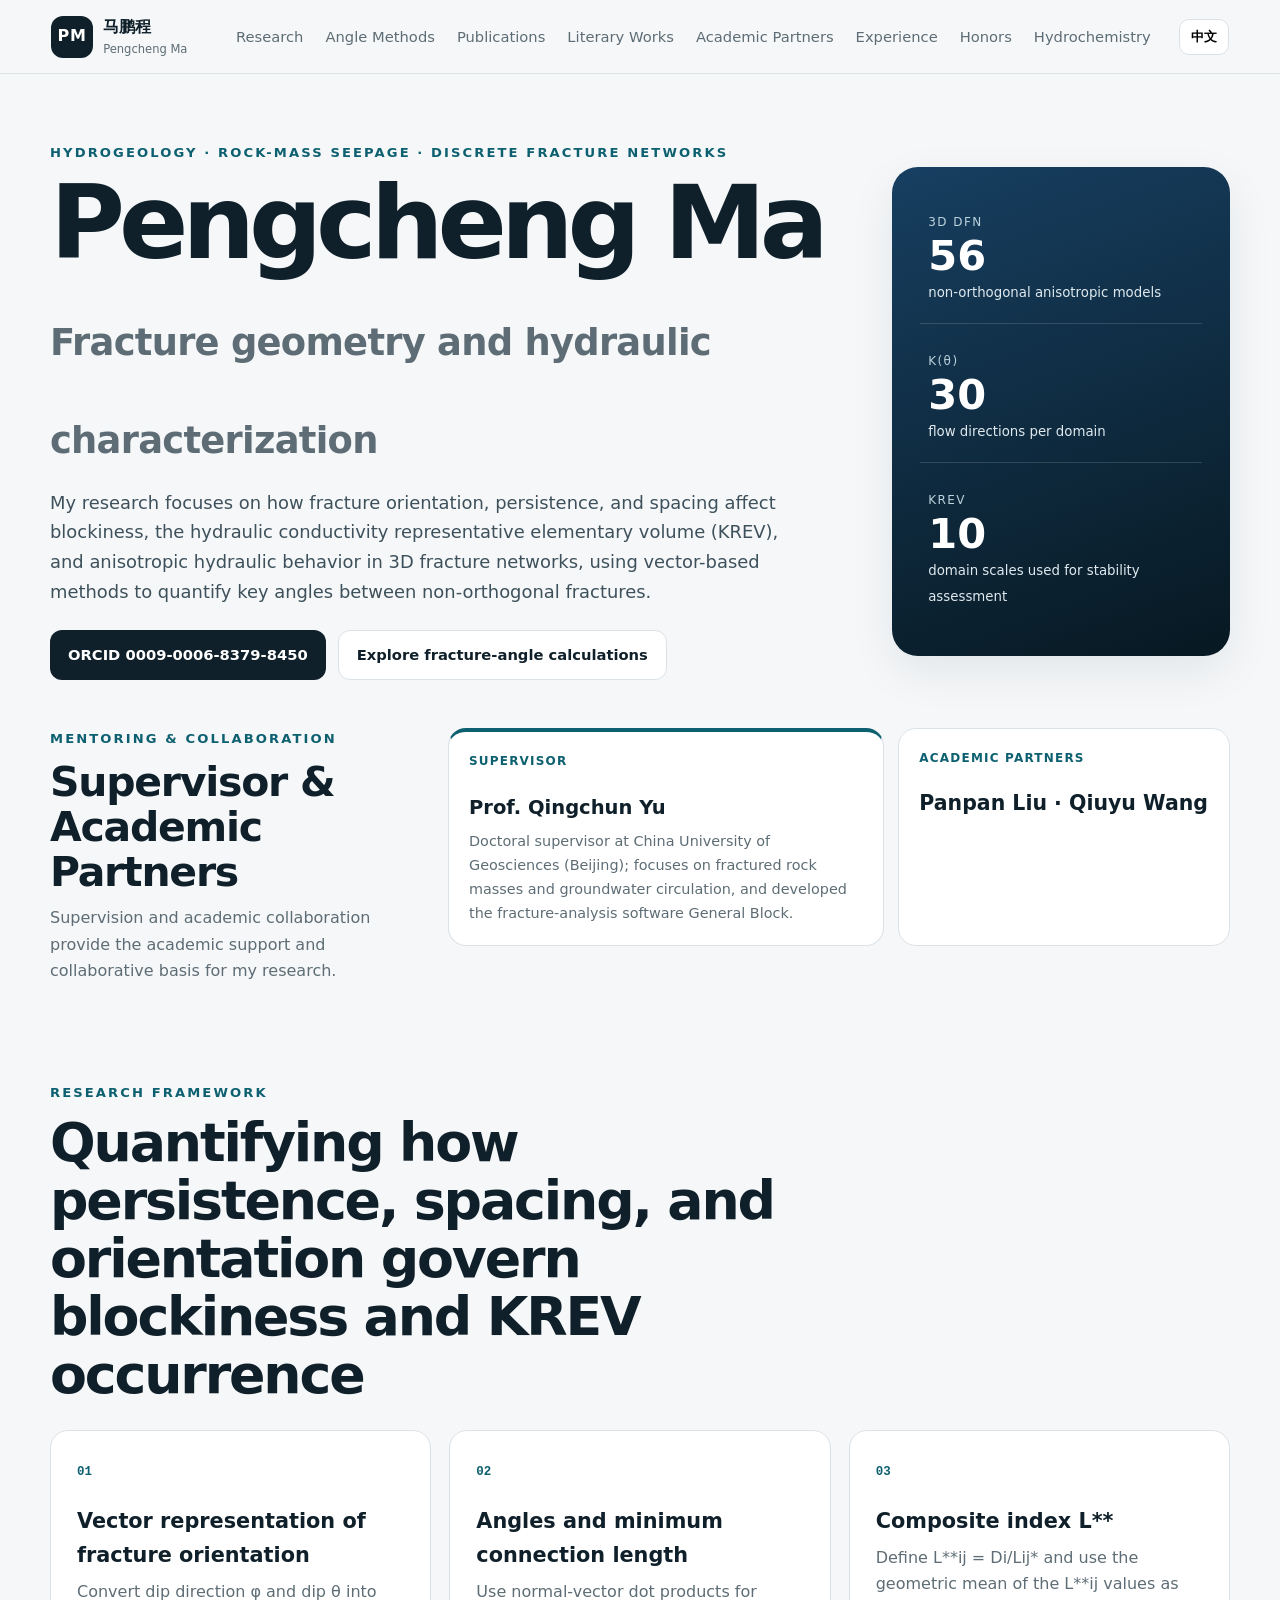
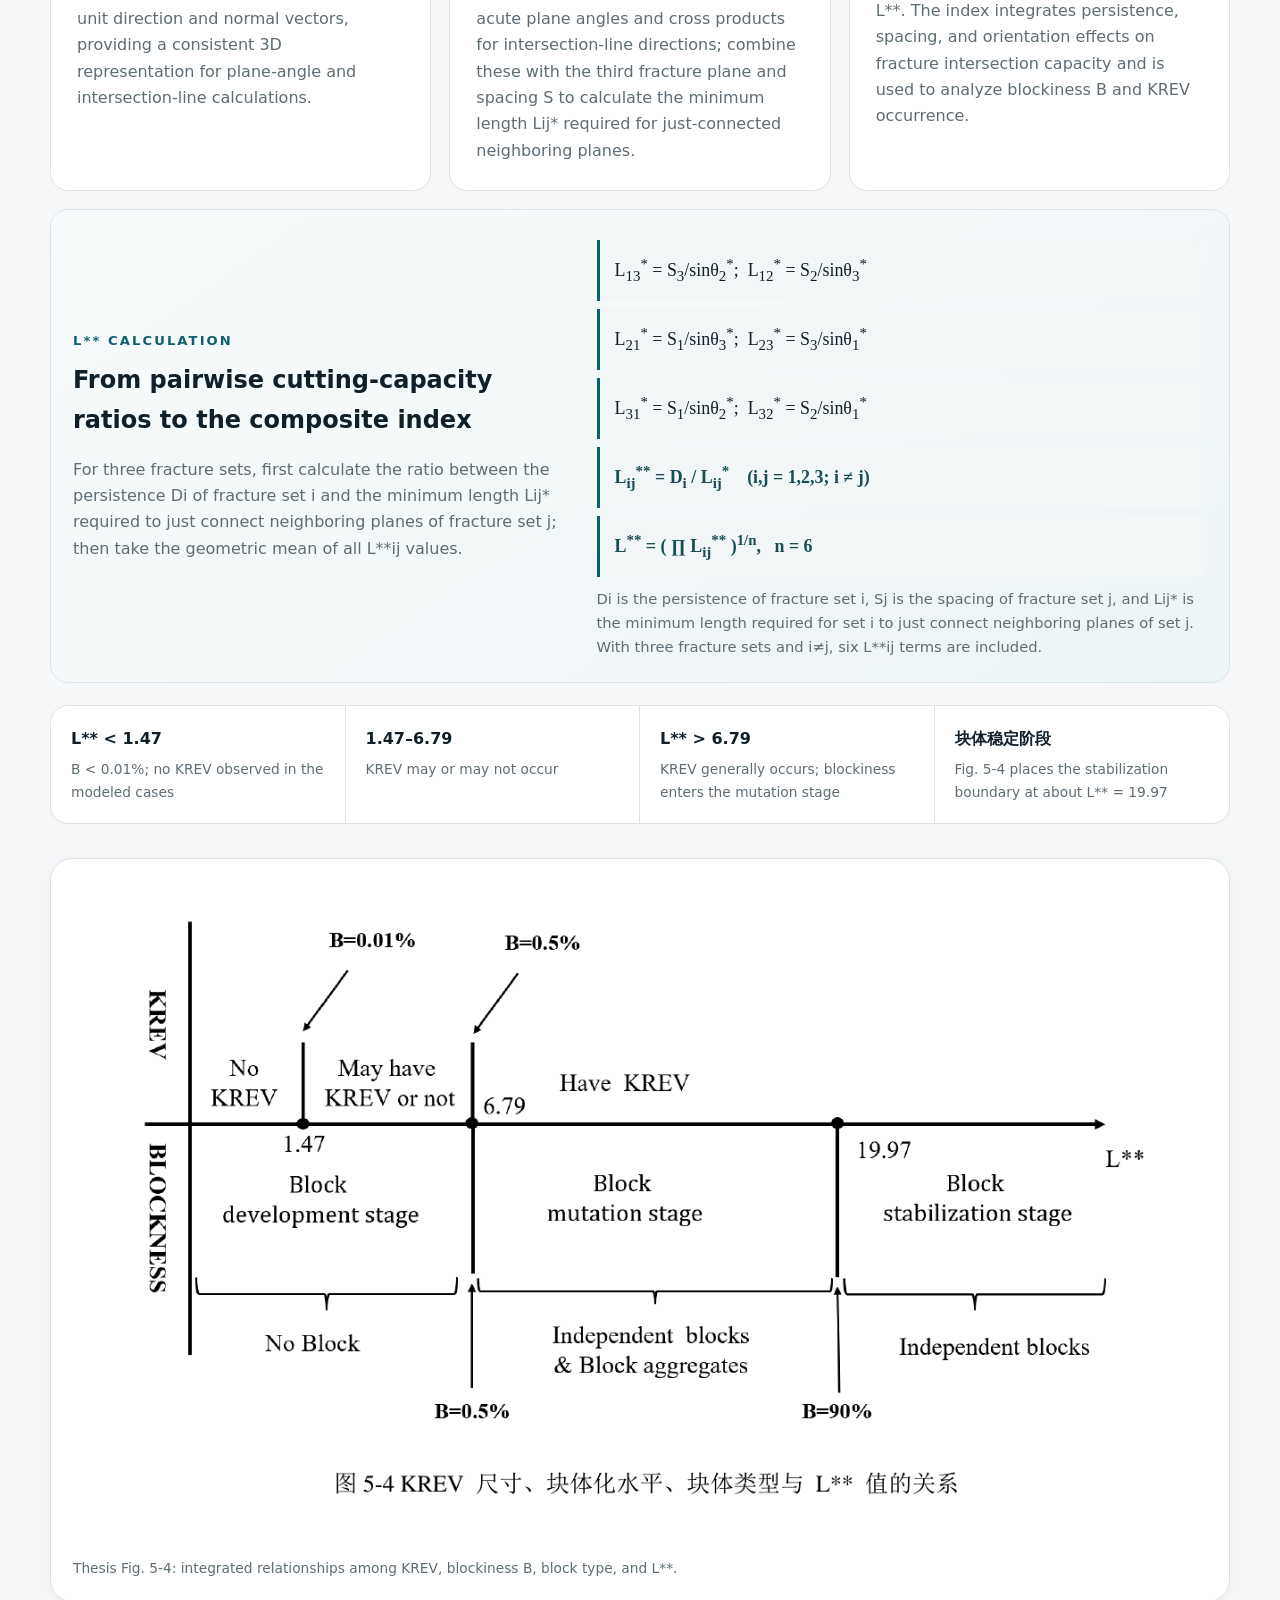
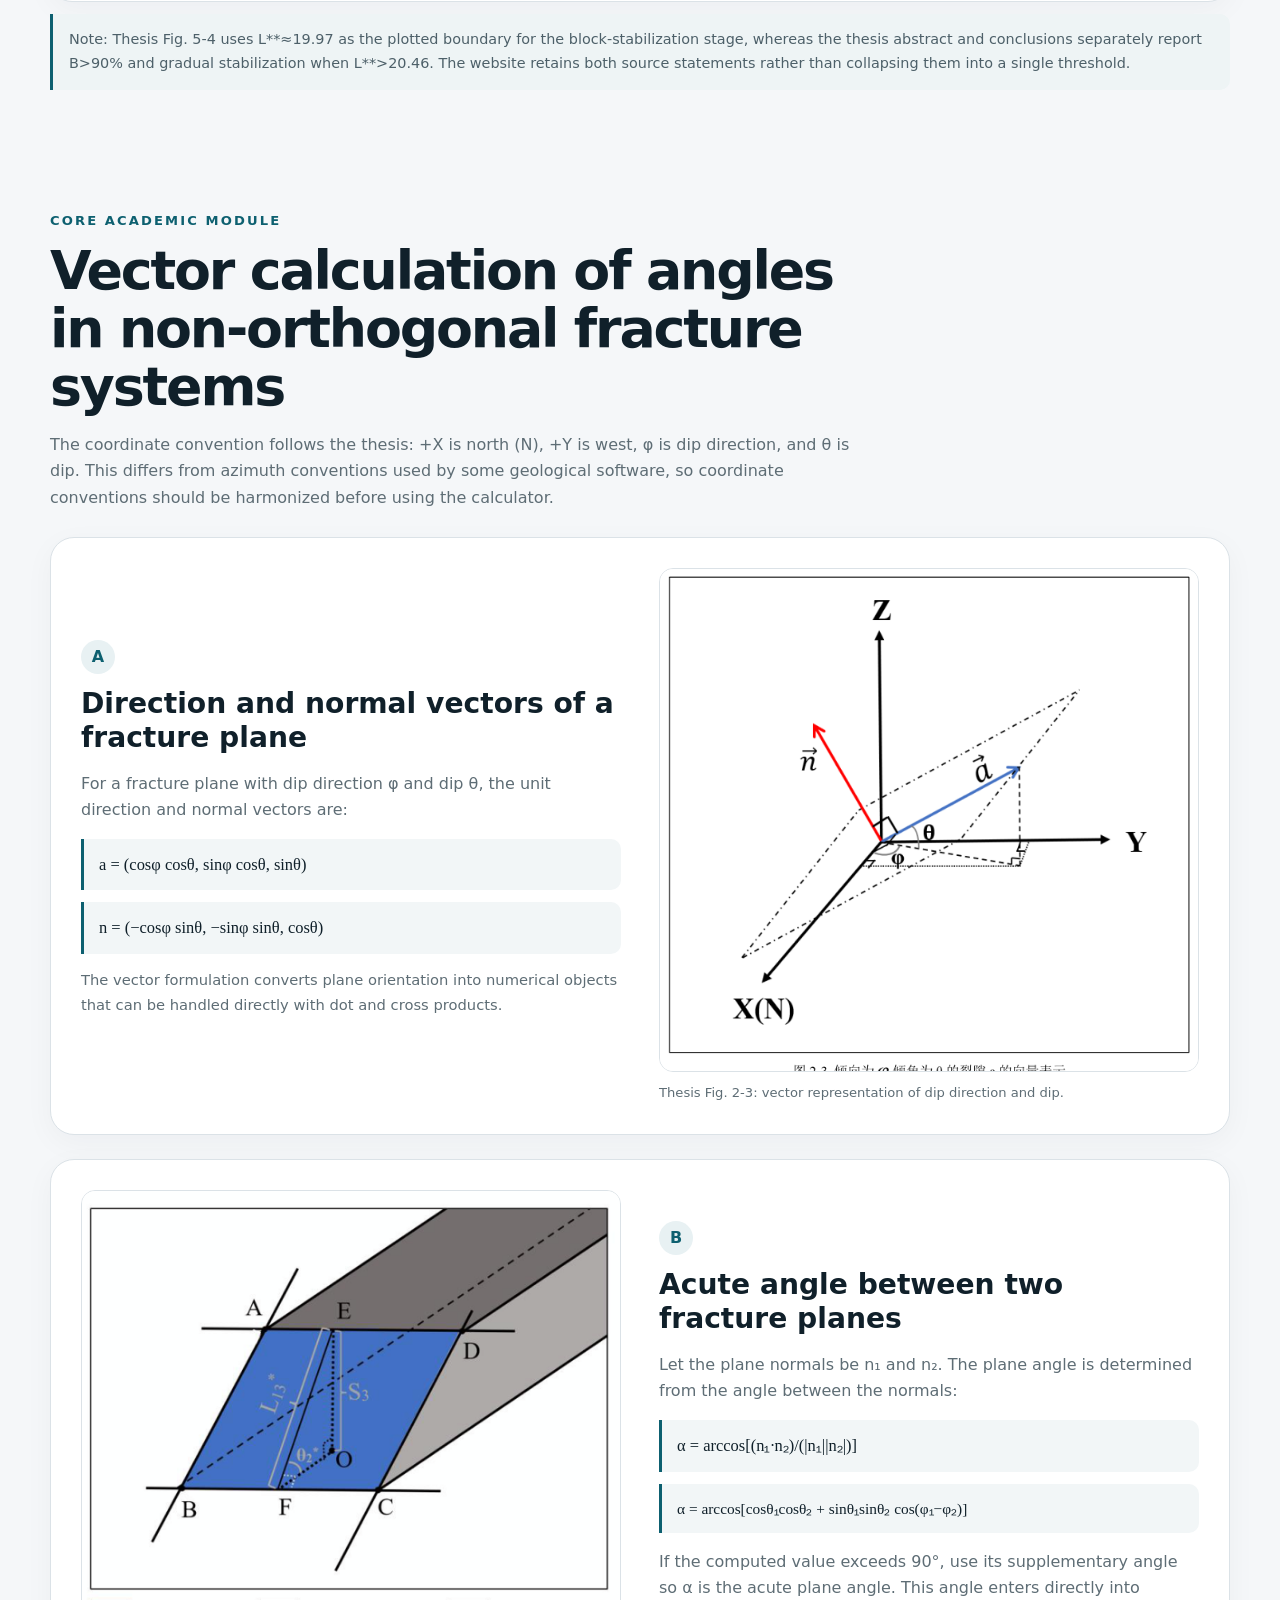
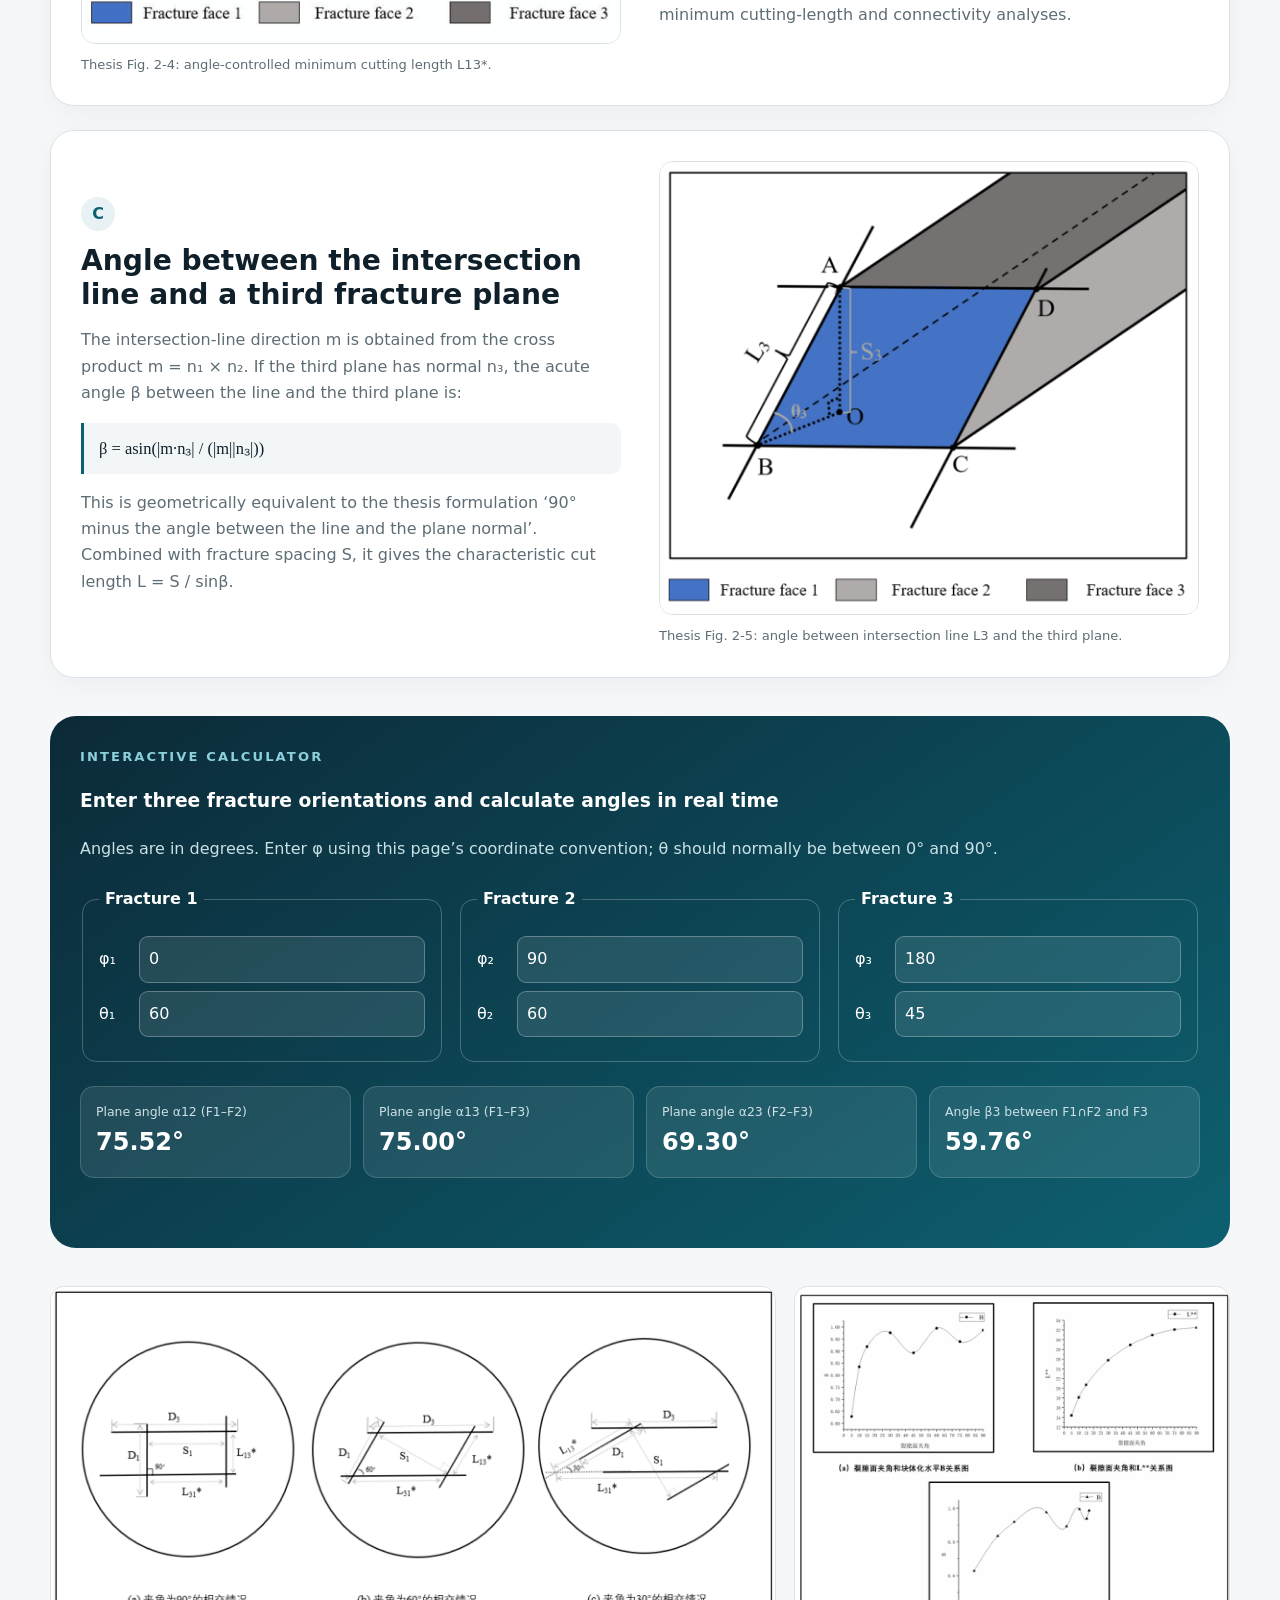
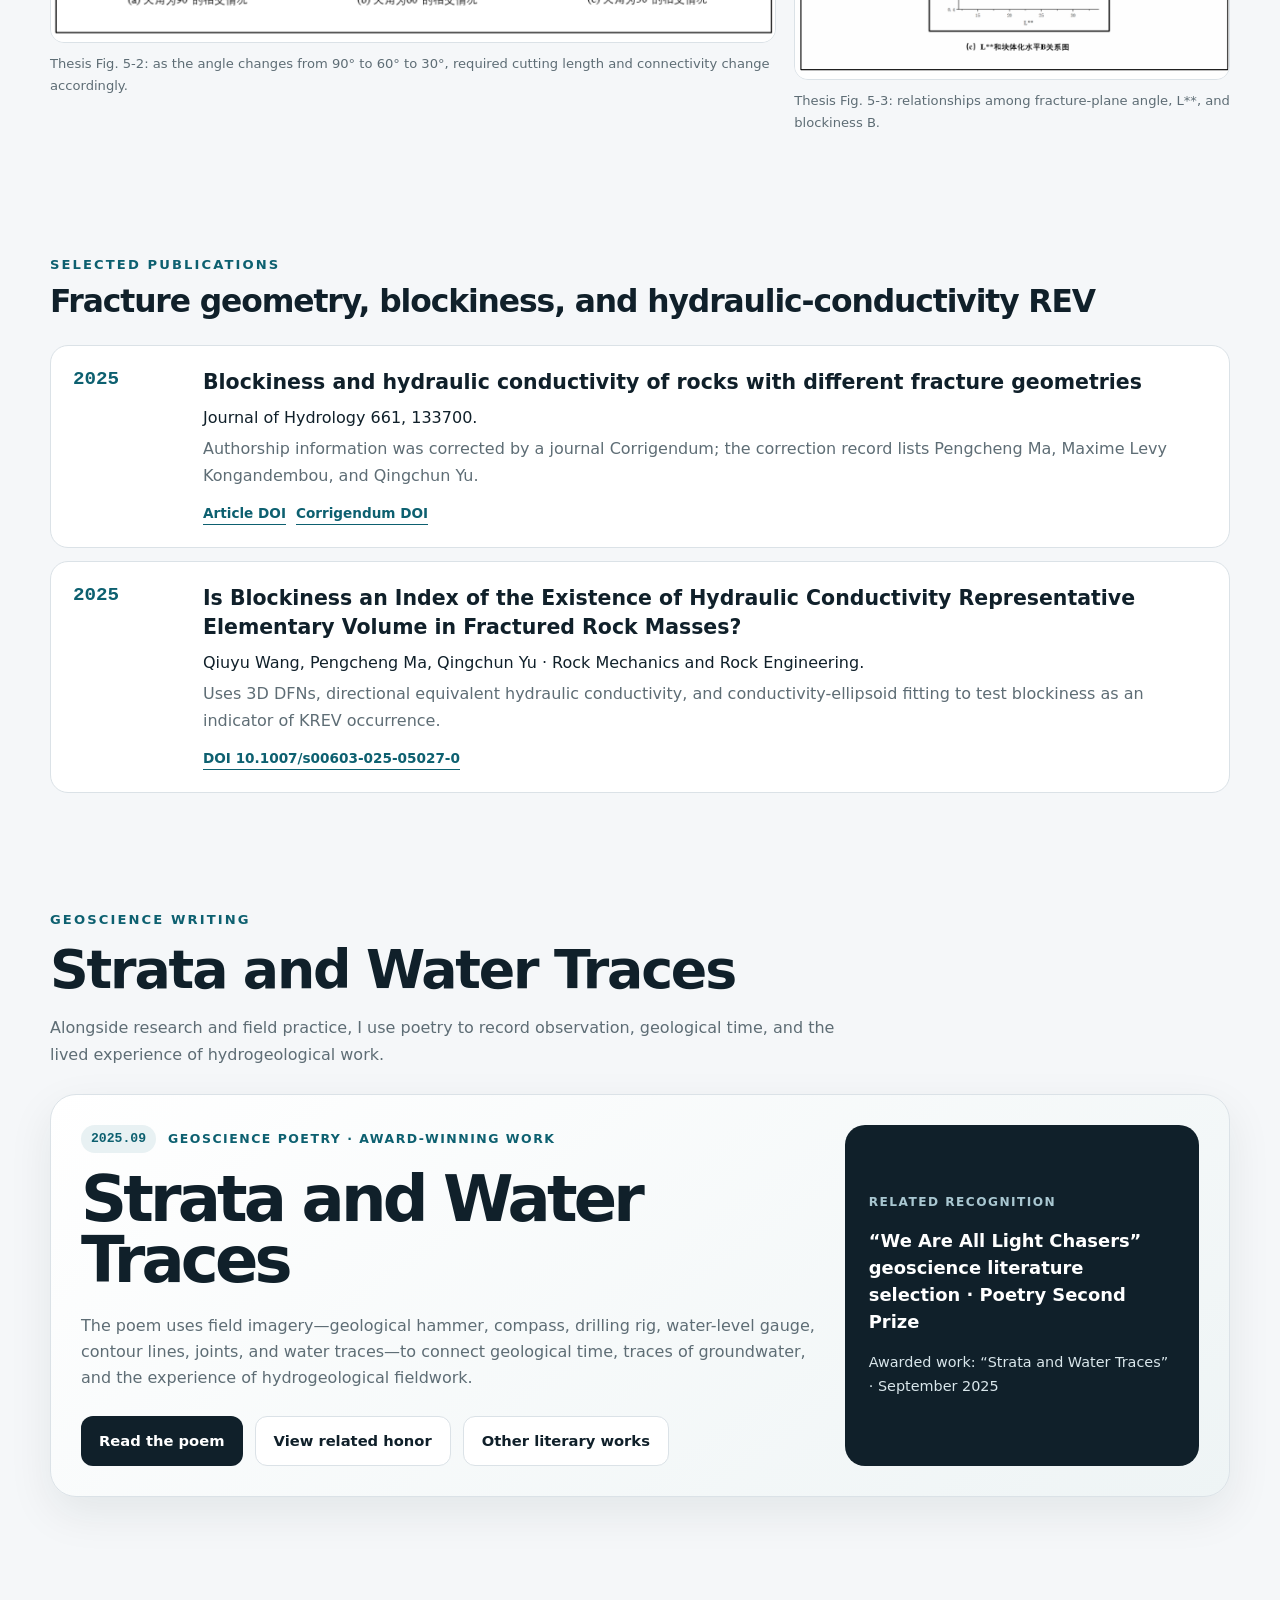
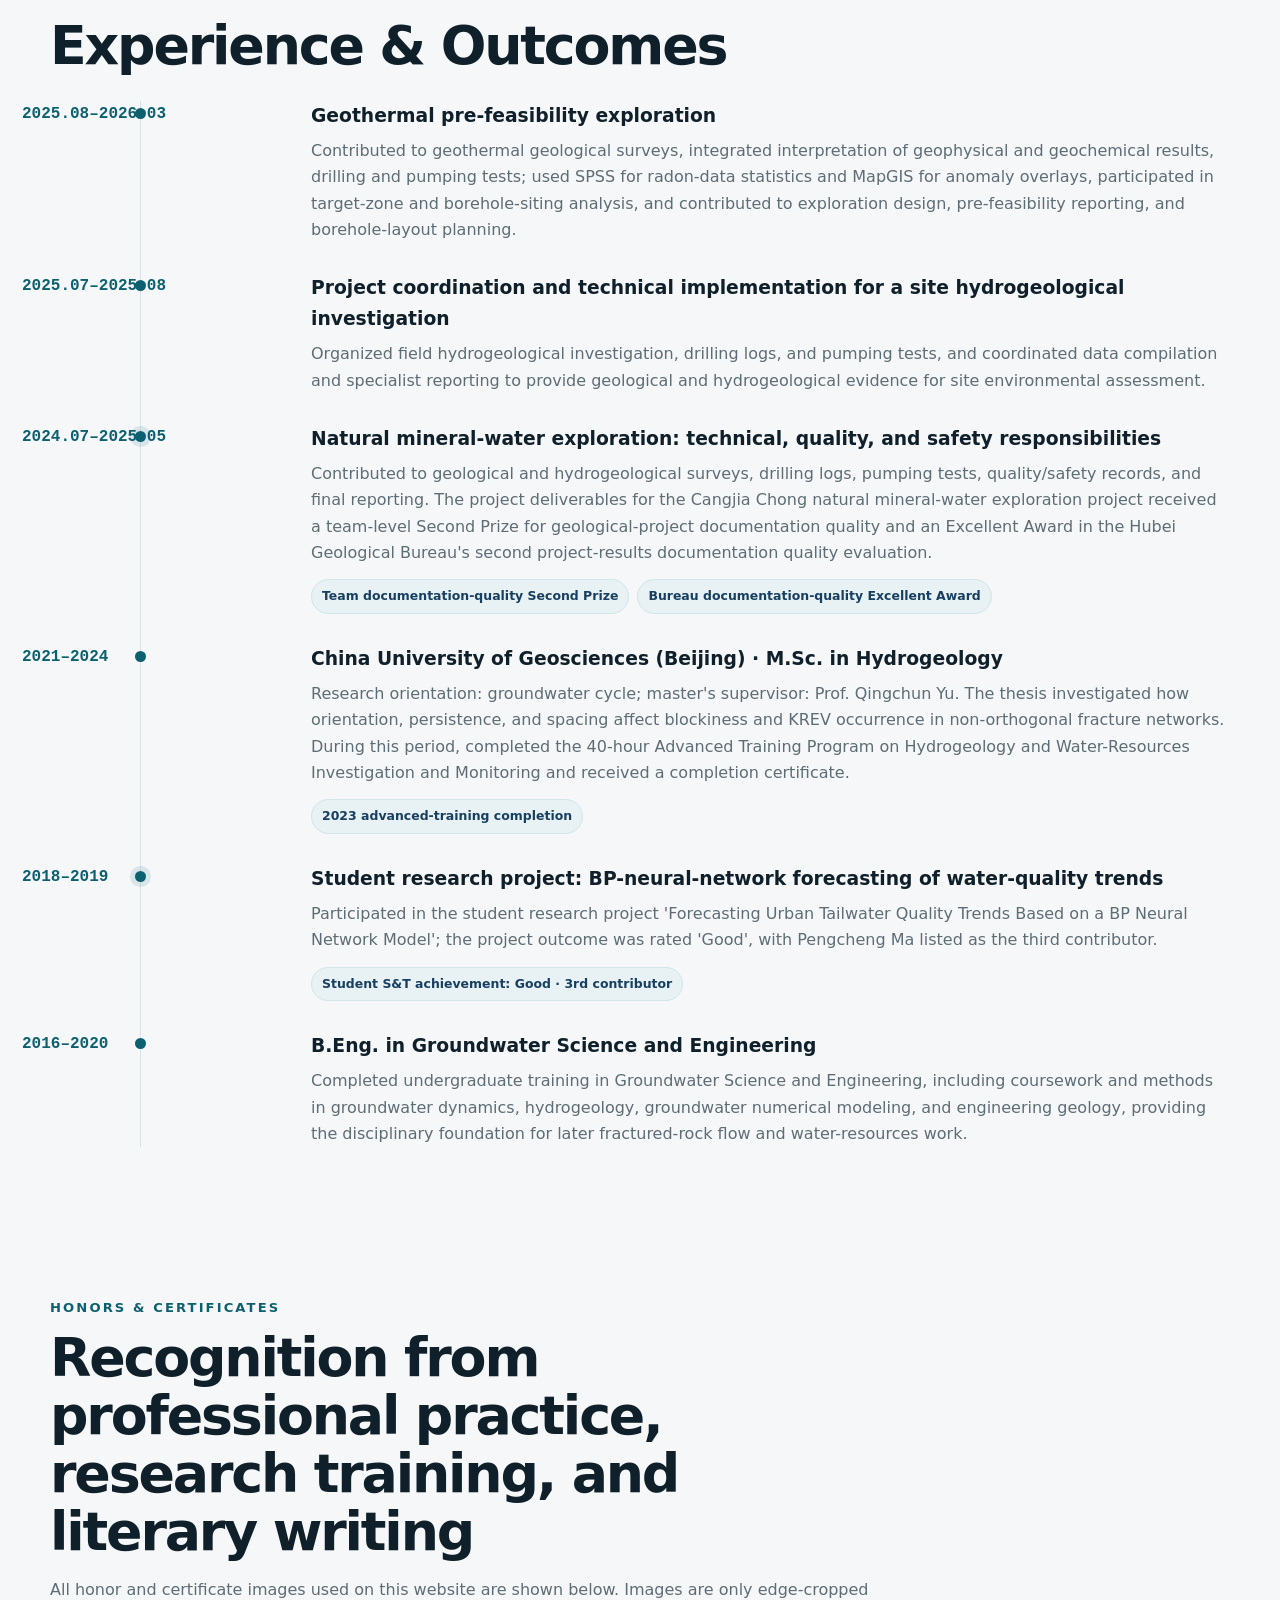
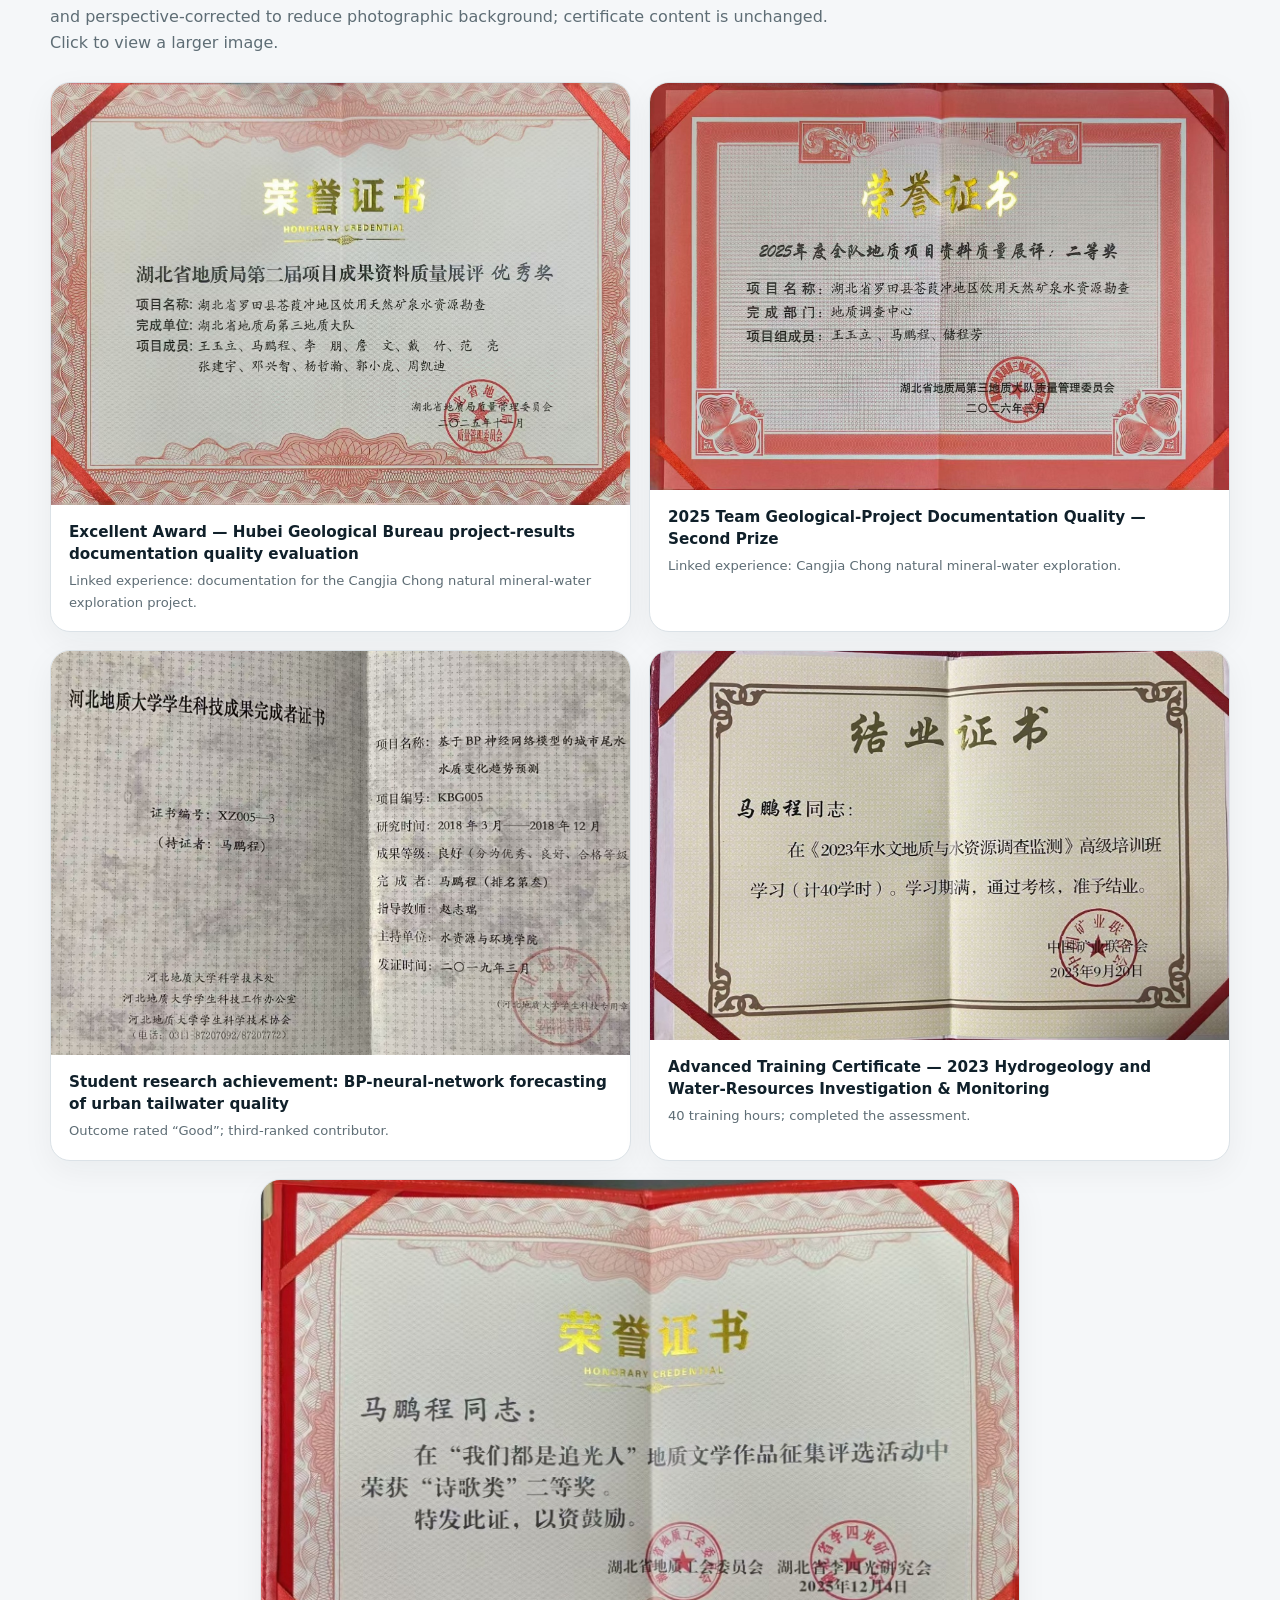
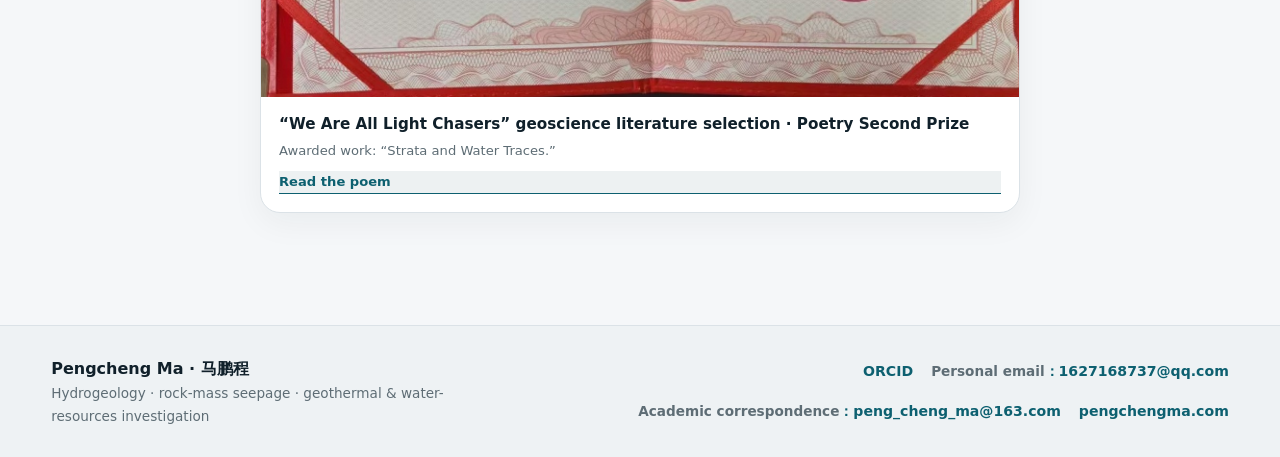
==== index.html @ d38d939e "Update navigation links and content in index.html" ====
<!DOCTYPE html>
<!DOCTYPE html>

<html lang="zh-CN">
<head>
<meta charset="utf-8"/>
<meta content="width=device-width, initial-scale=1" name="viewport"/>
<meta content="Pengcheng Ma academic website — hydrogeology, rock-mass seepage, DFN modeling, fracture-angle calculation, KREV research, professional experience, and geoscience writing." name="description"/>
<meta content="Pengcheng Ma" name="author"/>
<title>Pengcheng Ma | 马鹏程 — Hydrogeology &amp; Rock-Mass Seepage</title>
<link href="https://pengchengma.com/" rel="canonical"/>
<link href="styles.css" rel="stylesheet"/>
<script defer="" src="script.js"></script>
</head>
<body>
<header class="site-header">
<a aria-label="Pengcheng Ma home" class="brand" href="#top">
<span class="brand-mark">PM</span>
<span><strong>马鹏程</strong><small>Pengcheng Ma</small></span>
</a>
<nav aria-label="Primary navigation">
<a data-en="Research" data-zh="研究" href="#research">研究</a><a data-en="Angle Methods" data-zh="裂隙夹角计算" href="#methods">裂隙夹角计算</a><a data-en="Publications" data-zh="论文" href="#publications">论文</a><a data-en="Literary Works" data-zh="文学作品" href="#literature">文学作品</a><a data-en="Academic Partners" data-zh="学术合作伙伴" href="#people">学术合作伙伴</a><a data-en="Experience" data-zh="经历" href="#experience">经历</a><a data-en="Honors" data-zh="荣誉" href="#honors">荣誉</a><a data-en="Hydrochemistry" data-zh="水化学计算工具" href="tools/piper.html">水化学计算工具</a></nav>
<button aria-label="Switch language" class="lang-toggle" id="langToggle" type="button">EN</button>
</header>
<main id="top">
<section class="hero section-shell">
<div class="hero-copy">
<p class="eyebrow" data-en="Hydrogeology · Rock-mass seepage · Discrete fracture networks" data-zh="水文地质 · 岩体渗流 · 离散裂隙网络">水文地质 · 岩体渗流 · 离散裂隙网络</p>
<h1><span data-en="Pengcheng Ma" data-zh="马鹏程">马鹏程</span><br/><em data-en="Fracture geometry and hydraulic characterization" data-zh="裂隙几何与渗流表征研究">裂隙几何与渗流表征研究</em></h1>
<p class="lede" data-en="My research focuses on how fracture orientation, persistence, and spacing affect blockiness, the hydraulic conductivity representative elementary volume (KREV), and anisotropic hydraulic behavior in 3D fracture networks, using vector-based methods to quantify key angles between non-orthogonal fractures." data-zh="研究聚焦三维裂隙网络中产状、延展性与间距对块体化水平、渗透系数代表性单元体（KREV）及各向异性水力行为的影响，并采用向量方法定量计算非正交裂隙之间的关键空间夹角。">研究聚焦三维裂隙网络中产状、延展性与间距对块体化水平、渗透系数代表性单元体（KREV）及各向异性水力行为的影响，并采用向量方法定量计算非正交裂隙之间的关键空间夹角。</p>
<div class="hero-actions">
<a class="button primary" href="https://orcid.org/0009-0006-8379-8450" rel="noopener" target="_blank">ORCID 0009-0006-8379-8450</a>
<a class="button secondary" data-en="Explore fracture-angle calculations" data-zh="查看裂隙夹角计算方法" href="#methods">查看裂隙夹角计算方法</a>
</div>
</div>
<aside aria-label="Research profile" class="hero-card">
<div class="metric"><span>3D DFN</span><b>56</b><small data-en="non-orthogonal anisotropic models" data-zh="非正交各向异性模型">非正交各向异性模型</small></div>
<div class="metric"><span>K(θ)</span><b>30</b><small data-en="flow directions per domain" data-zh="每个研究域的流向计算">每个研究域的流向计算</small></div>
<div class="metric"><span>KREV</span><b>10</b><small data-en="domain scales used for stability assessment" data-zh="研究域尺度内的稳定性判别">研究域尺度内的稳定性判别</small></div>
</aside>
</section><section class="section-shell people-strip" id="people">
<div class="people-intro">
<p class="eyebrow" data-en="Mentoring &amp; collaboration" data-zh="学术指导与合作">学术指导与合作</p>
<h2 data-en="Supervisor &amp; Academic Partners" data-zh="导师与学术合作伙伴">导师与学术合作伙伴</h2>
<p data-en="Supervision and academic collaboration provide the academic support and collaborative basis for my research." data-zh="导师指导与学术合作共同构成研究工作的学术支持与协作基础。">导师指导与学术合作共同构成研究工作的学术支持与协作基础。</p>
</div>
<div class="people-grid"><article class="person-card supervisor">
<span data-en="Supervisor" data-zh="导师">导师</span>
<h3 data-en="Prof. Qingchun Yu" data-zh="于青春 教授">于青春 教授</h3>
<p data-en="Doctoral supervisor at China University of Geosciences (Beijing); focuses on fractured rock masses and groundwater circulation, and developed the fracture-analysis software General Block." data-zh="中国地质大学（北京）博士生导师；聚焦裂隙岩体与地下水循环，研发裂隙软件 General Block。">中国地质大学（北京）博士生导师；聚焦裂隙岩体与地下水循环，研发裂隙软件 General Block。</p>
</article><article class="person-card academic-partners">
<span data-en="Academic Partners" data-zh="学术合作伙伴">学术合作伙伴</span>
<h3 data-en="Panpan Liu · Qiuyu Wang" data-zh="刘盼盼、王秋宇">刘盼盼、王秋宇</h3>
</article></div>
</section>
<section class="section-shell section-block" id="research">
<div class="section-heading">
<p class="eyebrow" data-en="Research framework" data-zh="研究框架">研究框架</p>
<h2 data-en="Quantifying how persistence, spacing, and orientation govern blockiness and KREV occurrence" data-zh="延展性、间距与产状对块体化水平和 KREV 存在性的定量表征">延展性、间距与产状对块体化水平和 KREV 存在性的定量表征</h2>
</div>
<div class="research-grid">
<article><span class="step">01</span><h3 data-en="Vector representation of fracture orientation" data-zh="产状的向量化表示">产状的向量化表示</h3><p data-en="Convert dip direction φ and dip θ into unit direction and normal vectors, providing a consistent 3D representation for plane-angle and intersection-line calculations." data-zh="将裂隙倾向 φ 与倾角 θ 转换为单位方向向量和单位法向量，为裂隙面夹角及交线计算提供统一的三维表示。">将裂隙倾向 φ 与倾角 θ 转换为单位方向向量和单位法向量，为裂隙面夹角及交线计算提供统一的三维表示。</p></article>
<article><span class="step">02</span><h3 data-en="Angles and minimum connection length" data-zh="夹角与最短连通长度">夹角与最短连通长度</h3><p data-en="Use normal-vector dot products for acute plane angles and cross products for intersection-line directions; combine these with the third fracture plane and spacing S to calculate the minimum length Lij* required for just-connected neighboring planes." data-zh="由法向量点积求两裂隙面锐夹角，由法向量叉积确定两面交线方向；再结合第三裂隙面与间距 S，计算刚好连通相邻裂隙面所需的最短长度 Lij*。">由法向量点积求两裂隙面锐夹角，由法向量叉积确定两面交线方向；再结合第三裂隙面与间距 S，计算刚好连通相邻裂隙面所需的最短长度 Lij*。</p></article>
<article><span class="step">03</span><h3 data-en="Composite index L**" data-zh="综合指标 L**">综合指标 L**</h3><p data-en="Define L**ij = Di/Lij* and use the geometric mean of the L**ij values as L**. The index integrates persistence, spacing, and orientation effects on fracture intersection capacity and is used to analyze blockiness B and KREV occurrence." data-zh="定义 L**ij = Di/Lij*，并以各 L**ij 的几何平均值构成 L**。该指标综合表征延展性、间距和产状对裂隙交切能力的影响，并用于分析块体化水平 B 与 KREV 存在性。">定义 L**ij = Di/Lij*，并以各 L**ij 的几何平均值构成 L**。该指标综合表征延展性、间距和产状对裂隙交切能力的影响，并用于分析块体化水平 B 与 KREV 存在性。</p></article>
</div><div aria-label="L double-star calculation formula" class="lstar-equation-panel">
<div class="lstar-equation-copy">
<p class="eyebrow" data-en="L** calculation" data-zh="L** 计算公式">L** 计算公式</p>
<h3 data-en="From pairwise cutting-capacity ratios to the composite index" data-zh="由单项交切能力比值到综合指标">由单项交切能力比值到综合指标</h3>
<p data-en="For three fracture sets, first calculate the ratio between the persistence Di of fracture set i and the minimum length Lij* required to just connect neighboring planes of fracture set j; then take the geometric mean of all L**ij values." data-zh="对三组裂隙，先计算第 i 组裂隙延展性 Di 与其刚好连通第 j 组相邻裂隙面所需最短长度 Lij* 的比值，再对所有 L**ij 取几何平均。">对三组裂隙，先计算第 i 组裂隙延展性 Di 与其刚好连通第 j 组相邻裂隙面所需最短长度 Lij* 的比值，再对所有 L**ij 取几何平均。</p>
</div>
<div class="lstar-equations"><div class="formula formula-large">L<sub>13</sub><sup>*</sup> = S<sub>3</sub>/sinθ<sub>2</sub><sup>*</sup>;  L<sub>12</sub><sup>*</sup> = S<sub>2</sub>/sinθ<sub>3</sub><sup>*</sup></div><div class="formula formula-large">L<sub>21</sub><sup>*</sup> = S<sub>1</sub>/sinθ<sub>3</sub><sup>*</sup>;  L<sub>23</sub><sup>*</sup> = S<sub>3</sub>/sinθ<sub>1</sub><sup>*</sup></div><div class="formula formula-large">L<sub>31</sub><sup>*</sup> = S<sub>1</sub>/sinθ<sub>2</sub><sup>*</sup>;  L<sub>32</sub><sup>*</sup> = S<sub>2</sub>/sinθ<sub>1</sub><sup>*</sup></div><div class="formula formula-large formula-primary">L<sub>ij</sub><sup>**</sup> = D<sub>i</sub> / L<sub>ij</sub><sup>*</sup>    (i,j = 1,2,3; i ≠ j)</div><div class="formula formula-large formula-primary">L<sup>**</sup> = ( ∏ L<sub>ij</sub><sup>**</sup> )<sup>1/n</sup>,   n = 6</div><p class="note" data-en="Di is the persistence of fracture set i, Sj is the spacing of fracture set j, and Lij* is the minimum length required for set i to just connect neighboring planes of set j. With three fracture sets and i≠j, six L**ij terms are included." data-zh="其中 Di 为第 i 组裂隙延展性，Sj 为第 j 组裂隙间距，Lij* 为第 i 组裂隙刚好连通第 j 组相邻裂隙面所需的最短长度；三组裂隙且 i≠j 时共有 6 个 L**ij 项。">其中 Di 为第 i 组裂隙延展性，Sj 为第 j 组裂隙间距，Lij* 为第 i 组裂隙刚好连通第 j 组相邻裂隙面所需的最短长度；三组裂隙且 i≠j 时共有 6 个 L**ij 项。</p></div>
</div>
<div aria-label="L double-star threshold summary" class="thresholds">
<div><b>L** &lt; 1.47</b><span data-en="B &lt; 0.01%; no KREV observed in the modeled cases" data-zh="B &lt; 0.01%，模型中未出现 KREV">B &lt; 0.01%，模型中未出现 KREV</span></div>
<div><b>1.47–6.79</b><span data-en="KREV may or may not occur" data-zh="KREV 可能存在，也可能不存在">KREV 可能存在，也可能不存在</span></div>
<div><b>L** &gt; 6.79</b><span data-en="KREV generally occurs; blockiness enters the mutation stage" data-zh="KREV 普遍存在；块体化进入突变阶段">KREV 普遍存在；块体化进入突变阶段</span></div>
<div><b>块体稳定阶段</b><span data-en="Fig. 5-4 places the stabilization boundary at about L** = 19.97" data-zh="图 5-4 的分界约为 L** = 19.97">图 5-4 的分界约为 L** = 19.97</span></div>
</div><figure class="framework-figure"><img alt="Thesis Figure 5-4 showing relationships among L double-star, KREV, blockiness and block type" loading="lazy" src="assets/fig_lstar_krev_blockiness.png"/><figcaption data-en="Thesis Fig. 5-4: integrated relationships among KREV, blockiness B, block type, and L**." data-zh="论文图 5-4：KREV、块体化水平 B、块体类型与 L** 的综合关系。">论文图 5-4：KREV、块体化水平 B、块体类型与 L** 的综合关系。</figcaption></figure><p class="source-note" data-en="Note: Thesis Fig. 5-4 uses L**≈19.97 as the plotted boundary for the block-stabilization stage, whereas the thesis abstract and conclusions separately report B&gt;90% and gradual stabilization when L**&gt;20.46. The website retains both source statements rather than collapsing them into a single threshold." data-zh="注：论文图 5-4 采用 L**≈19.97 表示块体稳定阶段的图示分界；论文摘要与结论中另给出 L**&gt;20.46 时 B&gt;90% 并逐渐稳定。网页按原论文分别保留这两种表述，不将二者合并为同一阈值。">注：论文图 5-4 采用 L**≈19.97 表示块体稳定阶段的图示分界；论文摘要与结论中另给出 L**&gt;20.46 时 B&gt;90% 并逐渐稳定。网页按原论文分别保留这两种表述，不将二者合并为同一阈值。</p>
</section>
<section class="section-shell section-block methods" id="methods">
<div class="section-heading">
<p class="eyebrow" data-en="Core academic module" data-zh="核心学术模块">核心学术模块</p>
<h2 data-en="Vector calculation of angles in non-orthogonal fracture systems" data-zh="非正交裂隙夹角的向量计算方法">非正交裂隙夹角的向量计算方法</h2>
<p data-en="The coordinate convention follows the thesis: +X is north (N), +Y is west, φ is dip direction, and θ is dip. This differs from azimuth conventions used by some geological software, so coordinate conventions should be harmonized before using the calculator." data-zh="以下坐标约定沿用论文：X 轴正向为正北（N），Y 轴正向为正西，φ 为裂隙倾向，θ 为倾角。该约定与部分地质软件的方位角定义不同，使用计算器前应先统一坐标约定。">以下坐标约定沿用论文：X 轴正向为正北（N），Y 轴正向为正西，φ 为裂隙倾向，θ 为倾角。该约定与部分地质软件的方位角定义不同，使用计算器前应先统一坐标约定。</p>
</div>
<div class="method-card">
<div class="method-text">
<span class="method-index">A</span>
<h3 data-en="Direction and normal vectors of a fracture plane" data-zh="裂隙面的方向向量与法向量">裂隙面的方向向量与法向量</h3>
<p data-en="For a fracture plane with dip direction φ and dip θ, the unit direction and normal vectors are:" data-zh="对倾向 φ、倾角 θ 的裂隙面，方向向量与单位法向量可写为：">对倾向 φ、倾角 θ 的裂隙面，方向向量与单位法向量可写为：</p>
<div class="formula">a = (cosφ cosθ, sinφ cosθ, sinθ)</div>
<div class="formula">n = (−cosφ sinθ, −sinφ sinθ, cosθ)</div>
<p class="note" data-en="The vector formulation converts plane orientation into numerical objects that can be handled directly with dot and cross products." data-zh="向量法把“面”的空间姿态转化为可直接进行点积、叉积运算的数值对象。">向量法把“面”的空间姿态转化为可直接进行点积、叉积运算的数值对象。</p>
</div>
<figure><img alt="Vector representation of a fracture plane using dip direction and dip" loading="lazy" src="assets/fig_vector_method.png"/><figcaption data-en="Thesis Fig. 2-3: vector representation of dip direction and dip." data-zh="论文图 2-3：倾向与倾角的向量表示。">论文图 2-3：倾向与倾角的向量表示。</figcaption></figure>
</div>
<div class="method-card reverse">
<div class="method-text">
<span class="method-index">B</span>
<h3 data-en="Acute angle between two fracture planes" data-zh="两裂隙面之间的锐夹角">两裂隙面之间的锐夹角</h3>
<p data-en="Let the plane normals be n₁ and n₂. The plane angle is determined from the angle between the normals:" data-zh="设两裂隙面的法向量分别为 n₁、n₂，则平面夹角由法向量夹角确定：">设两裂隙面的法向量分别为 n₁、n₂，则平面夹角由法向量夹角确定：</p>
<div class="formula">α = arccos[(n₁·n₂)/(|n₁||n₂|)]</div>
<div class="formula compact">α = arccos[cosθ₁cosθ₂ + sinθ₁sinθ₂ cos(φ₁−φ₂)]</div>
<p data-en="If the computed value exceeds 90°, use its supplementary angle so α is the acute plane angle. This angle enters directly into minimum cutting-length and connectivity analyses." data-zh="若计算值大于 90°，取其补角，使 α 表示两裂隙面的锐夹角。该角度直接进入最短切割长度与连通性分析。">若计算值大于 90°，取其补角，使 α 表示两裂隙面的锐夹角。该角度直接进入最短切割长度与连通性分析。</p>
</div>
<figure><img alt="Minimum persistence required for one fracture plane to cut another" loading="lazy" src="assets/fig_shortest_length.png"/><figcaption data-en="Thesis Fig. 2-4: angle-controlled minimum cutting length L13*." data-zh="论文图 2-4：夹角控制的最短切割长度 L13*。">论文图 2-4：夹角控制的最短切割长度 L13*。</figcaption></figure>
</div>
<div class="method-card">
<div class="method-text">
<span class="method-index">C</span>
<h3 data-en="Angle between the intersection line and a third fracture plane" data-zh="两面交线与第三裂隙面的夹角">两面交线与第三裂隙面的夹角</h3>
<p data-en="The intersection-line direction m is obtained from the cross product m = n₁ × n₂. If the third plane has normal n₃, the acute angle β between the line and the third plane is:" data-zh="两裂隙面的交线方向 m 可由法向量叉积得到：m = n₁ × n₂。若第三裂隙面法向量为 n₃，则交线与第三平面的锐夹角 β 可写为：">两裂隙面的交线方向 m 可由法向量叉积得到：m = n₁ × n₂。若第三裂隙面法向量为 n₃，则交线与第三平面的锐夹角 β 可写为：</p>
<div class="formula">β = asin(|m·n₃| / (|m||n₃|))</div>
<p data-en="This is geometrically equivalent to the thesis formulation ‘90° minus the angle between the line and the plane normal’. Combined with fracture spacing S, it gives the characteristic cut length L = S / sinβ." data-zh="这与论文中“90° − 交线与法向量夹角”的几何表达等价。结合裂隙间距 S，可得到交线被第三裂隙切割后的特征长度 L = S / sinβ。">这与论文中“90° − 交线与法向量夹角”的几何表达等价。结合裂隙间距 S，可得到交线被第三裂隙切割后的特征长度 L = S / sinβ。</p>
</div>
<figure><img alt="Intersection line between two fracture planes and its angle to a third fracture plane" loading="lazy" src="assets/fig_intersection_angle.png"/><figcaption data-en="Thesis Fig. 2-5: angle between intersection line L3 and the third plane." data-zh="论文图 2-5：交线 L3 与第三裂隙面的夹角。">论文图 2-5：交线 L3 与第三裂隙面的夹角。</figcaption></figure>
</div>
<div aria-labelledby="calcTitle" class="calculator">
<div>
<p class="eyebrow" data-en="Interactive calculator" data-zh="交互计算器">交互计算器</p>
<h3 data-en="Enter three fracture orientations and calculate angles in real time" data-zh="输入三组裂隙产状，实时计算夹角" id="calcTitle">输入三组裂隙产状，实时计算夹角</h3>
<p data-en="Angles are in degrees. Enter φ using this page’s coordinate convention; θ should normally be between 0° and 90°." data-zh="角度单位为度。φ 按本页坐标约定输入；θ 建议取 0–90°。">角度单位为度。φ 按本页坐标约定输入；θ 建议取 0–90°。</p>
</div>
<div class="input-grid">
<fieldset><legend data-en="Fracture 1" data-zh="裂隙 1">裂隙 1</legend><label>φ₁ <input id="phi1" step="1" type="number" value="0"/></label><label>θ₁ <input id="theta1" max="90" min="0" step="1" type="number" value="60"/></label></fieldset>
<fieldset><legend data-en="Fracture 2" data-zh="裂隙 2">裂隙 2</legend><label>φ₂ <input id="phi2" step="1" type="number" value="90"/></label><label>θ₂ <input id="theta2" max="90" min="0" step="1" type="number" value="60"/></label></fieldset>
<fieldset><legend data-en="Fracture 3" data-zh="裂隙 3">裂隙 3</legend><label>φ₃ <input id="phi3" step="1" type="number" value="180"/></label><label>θ₃ <input id="theta3" max="90" min="0" step="1" type="number" value="45"/></label></fieldset>
</div>
<div class="calc-results">
<div><span data-en="Plane angle α12 (F1–F2)" data-zh="裂隙 1–2 面夹角 α12">裂隙 1–2 面夹角 α12</span><strong id="alpha12">—</strong></div>
<div><span data-en="Plane angle α13 (F1–F3)" data-zh="裂隙 1–3 面夹角 α13">裂隙 1–3 面夹角 α13</span><strong id="alpha13">—</strong></div>
<div><span data-en="Plane angle α23 (F2–F3)" data-zh="裂隙 2–3 面夹角 α23">裂隙 2–3 面夹角 α23</span><strong id="alpha23">—</strong></div>
<div><span data-en="Angle β3 between F1∩F2 and F3" data-zh="F1∩F2 交线与 F3 的夹角 β3">F1∩F2 交线与 F3 的夹角 β3</span><strong id="beta3">—</strong></div>
</div>
<p aria-live="polite" class="warning" id="calcWarning"></p>
</div>
<div class="gallery-grid">
<figure><img alt="Fracture intersection changes as plane angle decreases" loading="lazy" src="assets/fig_angle_connectivity.png"/><figcaption data-en="Thesis Fig. 5-2: as the angle changes from 90° to 60° to 30°, required cutting length and connectivity change accordingly." data-zh="论文图 5-2：夹角从 90°、60°到 30°变化时，切割长度与连通状态随之变化。">论文图 5-2：夹角从 90°、60°到 30°变化时，切割长度与连通状态随之变化。</figcaption></figure>
<figure><img alt="Relationships among fracture angle, L double-star, and blockiness" loading="lazy" src="assets/fig_angle_blockiness.png"/><figcaption data-en="Thesis Fig. 5-3: relationships among fracture-plane angle, L**, and blockiness B." data-zh="论文图 5-3：裂隙面夹角、L** 与块体化水平 B 的关系。">论文图 5-3：裂隙面夹角、L** 与块体化水平 B 的关系。</figcaption></figure>
</div>
</section>
<section class="section-shell section-block" id="publications">
<div class="section-heading"><p class="eyebrow" data-en="Selected publications" data-zh="代表性论文">代表性论文</p><h2 data-en="Fracture geometry, blockiness, and hydraulic-conductivity REV" data-zh="裂隙几何、块体化水平与渗透系数代表性单元体">裂隙几何、块体化水平与渗透系数代表性单元体</h2></div>
<div class="pub-list">
<article class="pub-card">
<span class="pub-year">2025</span>
<div><h3>Blockiness and hydraulic conductivity of rocks with different fracture geometries</h3><p>Journal of Hydrology 661, 133700.</p><p class="muted" data-en="Authorship information was corrected by a journal Corrigendum; the correction record lists Pengcheng Ma, Maxime Levy Kongandembou, and Qingchun Yu." data-zh="作者信息已由期刊 Corrigendum 更正；更正记录列出 Pengcheng Ma、Maxime Levy Kongandembou、Qingchun Yu。">作者信息已由期刊 Corrigendum 更正；更正记录列出 Pengcheng Ma、Maxime Levy Kongandembou、Qingchun Yu。</p><div class="pub-links"><a href="https://doi.org/10.1016/j.jhydrol.2025.133700" rel="noopener" target="_blank">Article DOI</a><a href="https://doi.org/10.1016/j.jhydrol.2025.133829" rel="noopener" target="_blank">Corrigendum DOI</a></div></div>
</article>
<article class="pub-card">
<span class="pub-year">2025</span>
<div><h3>Is Blockiness an Index of the Existence of Hydraulic Conductivity Representative Elementary Volume in Fractured Rock Masses?</h3><p>Qiuyu Wang, Pengcheng Ma, Qingchun Yu · Rock Mechanics and Rock Engineering.</p><p class="muted" data-en="Uses 3D DFNs, directional equivalent hydraulic conductivity, and conductivity-ellipsoid fitting to test blockiness as an indicator of KREV occurrence." data-zh="通过 3D DFN、方向等效渗透系数与渗透椭球拟合，检验块体化水平作为 KREV 存在性指标的有效性。">通过 3D DFN、方向等效渗透系数与渗透椭球拟合，检验块体化水平作为 KREV 存在性指标的有效性。</p><div class="pub-links"><a href="https://doi.org/10.1007/s00603-025-05027-0" rel="noopener" target="_blank">DOI 10.1007/s00603-025-05027-0</a></div></div>
</article>
</div>
</section><section class="section-shell section-block literature-section" id="literature">
<div class="section-heading">
<p class="eyebrow" data-en="Geoscience writing" data-zh="文学作品">文学作品</p>
<h2 data-en="Strata and Water Traces" data-zh="《岩层与水痕》">《岩层与水痕》</h2>
<p data-en="Alongside research and field practice, I use poetry to record observation, geological time, and the lived experience of hydrogeological work." data-zh="在专业研究与野外实践之外，以诗歌记录地质与水文地质工作中的观察、时间感与职业体验。">在专业研究与野外实践之外，以诗歌记录地质与水文地质工作中的观察、时间感与职业体验。</p>
</div>
<article class="literature-card">
<div class="literature-copy">
<div class="literature-meta-row">
<time class="literature-time" datetime="2025-09">2025.09</time>
<span class="literature-kicker" data-en="Geoscience poetry · Award-winning work" data-zh="地质诗歌 · 获奖作品">地质诗歌 · 获奖作品</span>
</div>
<h3 data-en="Strata and Water Traces" data-zh="岩层与水痕">岩层与水痕</h3>
<p data-en="The poem uses field imagery—geological hammer, compass, drilling rig, water-level gauge, contour lines, joints, and water traces—to connect geological time, traces of groundwater, and the experience of hydrogeological fieldwork." data-zh="作品以地质锤、罗盘、钻塔、水位尺、等高线、节理和水痕等野外工作意象，书写地质时间、地下水痕迹与水文工作者现场经验之间的联系。">作品以地质锤、罗盘、钻塔、水位尺、等高线、节理和水痕等野外工作意象，书写地质时间、地下水痕迹与水文工作者现场经验之间的联系。</p>
<div class="literature-actions">
<a class="button primary" data-en="Read the poem" data-zh="阅读全文" href="works/strata-and-water-traces.html">阅读全文</a>
<a class="button secondary" data-en="View related honor" data-zh="查看对应荣誉" href="#honor-poetry">查看对应荣誉</a>
<a class="button secondary" data-en="Other literary works" data-zh="其他文学作品" href="works/index.html#other-works">其他文学作品</a>
</div>
</div>
<aside class="literature-award">
<span data-en="Related recognition" data-zh="对应荣誉">对应荣誉</span>
<strong data-en="“We Are All Light Chasers” geoscience literature selection · Poetry Second Prize" data-zh="“我们都是追光人”地质文学作品征集评选 · 诗歌类二等奖">“我们都是追光人”地质文学作品征集评选 · 诗歌类二等奖</strong>
<p data-en="Awarded work: “Strata and Water Traces” · September 2025" data-zh="获奖作品：《岩层与水痕》 · 2025年9月">获奖作品：《岩层与水痕》 · 2025年9月</p>
</aside>
</article>
</section>
<section class="section-shell section-block" id="experience">
<div class="section-heading">
<h2 data-en="Experience &amp; Outcomes" data-zh="经历与成果">经历与成果</h2></div>
<div class="timeline">
<article>
<time>2025.08–2026.03</time>
<div><h3 data-en="Geothermal pre-feasibility exploration" data-zh="新疆双河市地热资源预可行性勘查">新疆双河市地热资源预可行性勘查</h3>
<p data-en="Contributed to geothermal geological surveys, integrated interpretation of geophysical and geochemical results, drilling and pumping tests; used SPSS for radon-data statistics and MapGIS for anomaly overlays, participated in target-zone and borehole-siting analysis, and contributed to exploration design, pre-feasibility reporting, and borehole-layout planning." data-zh="参与地热地质测量、物探与化探成果综合分析、钻探及抽水试验等工作；使用 SPSS 开展氡气数据统计分析，并结合 MapGIS 叠加异常信息，参与地热异常靶区与钻孔选址分析，同时参与勘查设计、预可行性研究报告和钻孔布置方案编制。">参与地热地质测量、物探与化探成果综合分析、钻探及抽水试验等工作；使用 SPSS 开展氡气数据统计分析，并结合 MapGIS 叠加异常信息，参与地热异常靶区与钻孔选址分析，同时参与勘查设计、预可行性研究报告和钻孔布置方案编制。</p></div>
</article>
<article>
<time>2025.07–2025.08</time>
<div><h3 data-en="Project coordination and technical implementation for a site hydrogeological investigation" data-zh="武穴市建设用地水文地质调查项目负责与技术实施">武穴市建设用地水文地质调查项目负责与技术实施</h3>
<p data-en="Organized field hydrogeological investigation, drilling logs, and pumping tests, and coordinated data compilation and specialist reporting to provide geological and hydrogeological evidence for site environmental assessment." data-zh="组织现场水文地质调查、钻探编录和抽水试验，统筹资料整理与专项报告编写，为建设用地环境影响评价提供地质—水文地质依据。">组织现场水文地质调查、钻探编录和抽水试验，统筹资料整理与专项报告编写，为建设用地环境影响评价提供地质—水文地质依据。</p></div>
</article>
<article class="with-award">
<time>2024.07–2025.05</time>
<div><h3 data-en="Natural mineral-water exploration: technical, quality, and safety responsibilities" data-zh="饮用天然矿泉水资源勘查：技术、质量与安全管理">饮用天然矿泉水资源勘查：技术、质量与安全管理</h3>
<p data-en="Contributed to geological and hydrogeological surveys, drilling logs, pumping tests, quality/safety records, and final reporting. The project deliverables for the Cangjia Chong natural mineral-water exploration project received a team-level Second Prize for geological-project documentation quality and an Excellent Award in the Hubei Geological Bureau's second project-results documentation quality evaluation." data-zh="参与地质—水文地质调查、钻探编录、抽水试验、质量与安全台账管理及成果报告编写。所参与的“湖北省罗田县苍葭冲地区饮用天然矿泉水资源勘查”成果资料先后获得全队地质项目资料质量展评二等奖和湖北省地质局第二届项目成果资料质量展评优秀奖。">参与地质—水文地质调查、钻探编录、抽水试验、质量与安全台账管理及成果报告编写。所参与的“湖北省罗田县苍葭冲地区饮用天然矿泉水资源勘查”成果资料先后获得全队地质项目资料质量展评二等奖和湖北省地质局第二届项目成果资料质量展评优秀奖。</p>
<div class="award-tags"><span data-en="Team documentation-quality Second Prize" data-zh="全队资料质量展评二等奖">全队资料质量展评二等奖</span><span data-en="Bureau documentation-quality Excellent Award" data-zh="省地质局资料质量展评优秀奖">省地质局资料质量展评优秀奖</span></div></div>
</article>
<article>
<time>2021–2024</time>
<div><h3 data-en="China University of Geosciences (Beijing) · M.Sc. in Hydrogeology" data-zh="中国地质大学（北京） · 水文地质学硕士">中国地质大学（北京） · 水文地质学硕士</h3>
<p data-en="Research orientation: groundwater cycle; master's supervisor: Prof. Qingchun Yu. The thesis investigated how orientation, persistence, and spacing affect blockiness and KREV occurrence in non-orthogonal fracture networks. During this period, completed the 40-hour Advanced Training Program on Hydrogeology and Water-Resources Investigation and Monitoring and received a completion certificate." data-zh="研究方向为地下水循环，硕士导师为于青春教授。硕士论文围绕非正交裂隙网络中产状、延展性与间距对块体化水平和 KREV 存在性的影响展开；在此期间完成《2023年水文地质与水资源调查监测》高级培训班学习（40 学时）并取得结业证书。">研究方向为地下水循环，硕士导师为于青春教授。硕士论文围绕非正交裂隙网络中产状、延展性与间距对块体化水平和 KREV 存在性的影响展开；在此期间完成《2023年水文地质与水资源调查监测》高级培训班学习（40 学时）并取得结业证书。</p>
<div class="award-tags"><span data-en="2023 advanced-training completion" data-zh="2023 高级培训结业">2023 高级培训结业</span></div></div>
</article>
<article class="with-award">
<time>2018–2019</time>
<div><h3 data-en="Student research project: BP-neural-network forecasting of water-quality trends" data-zh="学生科技项目：BP 神经网络水质变化趋势预测">学生科技项目：BP 神经网络水质变化趋势预测</h3>
<p data-en="Participated in the student research project 'Forecasting Urban Tailwater Quality Trends Based on a BP Neural Network Model'; the project outcome was rated 'Good', with Pengcheng Ma listed as the third contributor." data-zh="参与“基于 BP 神经网络模型的城市尾水水质变化趋势预测”学生科技项目，项目成果等级评定为“良好”，本人列完成者第三位。">参与“基于 BP 神经网络模型的城市尾水水质变化趋势预测”学生科技项目，项目成果等级评定为“良好”，本人列完成者第三位。</p>
<div class="award-tags"><span data-en="Student S&amp;T achievement: Good · 3rd contributor" data-zh="学生科技成果：良好 · 排名第三">学生科技成果：良好 · 排名第三</span></div></div>
</article>
<article>
<time>2016–2020</time>
<div><h3 data-en="B.Eng. in Groundwater Science and Engineering" data-zh="地下水科学与工程 · 工学学士">地下水科学与工程 · 工学学士</h3>
<p data-en="Completed undergraduate training in Groundwater Science and Engineering, including coursework and methods in groundwater dynamics, hydrogeology, groundwater numerical modeling, and engineering geology, providing the disciplinary foundation for later fractured-rock flow and water-resources work." data-zh="完成地下水科学与工程本科阶段学习，系统学习地下水动力学、水文地质基础、地下水数值模拟及工程地质等课程与方法，为后续裂隙岩体渗流和水资源调查工作奠定专业基础。">完成地下水科学与工程本科阶段学习，系统学习地下水动力学、水文地质基础、地下水数值模拟及工程地质等课程与方法，为后续裂隙岩体渗流和水资源调查工作奠定专业基础。</p></div>
</article>
</div>
</section>
<section class="section-shell section-block honors-section" id="honors">
<div class="section-heading">
<p class="eyebrow" data-en="Honors &amp; certificates" data-zh="荣誉与证书">荣誉与证书</p>
<h2 data-en="Recognition from professional practice, research training, and literary writing" data-zh="专业实践、科研训练与文学创作的成果记录">专业实践、科研训练与文学创作的成果记录</h2>
<p data-en="All honor and certificate images used on this website are shown below. Images are only edge-cropped and perspective-corrected to reduce photographic background; certificate content is unchanged. Click to view a larger image." data-zh="以下展示本网站使用的全部荣誉/证书图片。证书仅做边缘裁剪与透视校正以减少拍摄背景，不改变证书正文内容。点击图片可查看大图。">以下展示本网站使用的全部荣誉/证书图片。证书仅做边缘裁剪与透视校正以减少拍摄背景，不改变证书正文内容。点击图片可查看大图。</p>
</div>
<div class="honor-gallery">
<figure><a href="assets/honors/honor_bureau_quality_excellent.jpg" rel="noopener" target="_blank"><img alt="湖北省地质局第二届项目成果资料质量展评优秀奖" loading="lazy" src="assets/honors/honor_bureau_quality_excellent.jpg"/></a><figcaption><strong data-en="Excellent Award — Hubei Geological Bureau project-results documentation quality evaluation" data-zh="湖北省地质局第二届项目成果资料质量展评优秀奖">湖北省地质局第二届项目成果资料质量展评优秀奖</strong><span data-en="Linked experience: documentation for the Cangjia Chong natural mineral-water exploration project." data-zh="对应经历：苍葭冲地区饮用天然矿泉水资源勘查成果资料。">对应经历：苍葭冲地区饮用天然矿泉水资源勘查成果资料。</span></figcaption></figure>
<figure><a href="assets/honors/honor_team_quality_second.jpg" rel="noopener" target="_blank"><img alt="2025年度全队地质项目资料质量展评二等奖" loading="lazy" src="assets/honors/honor_team_quality_second.jpg"/></a><figcaption><strong data-en="2025 Team Geological-Project Documentation Quality — Second Prize" data-zh="2025年度全队地质项目资料质量展评二等奖">2025年度全队地质项目资料质量展评二等奖</strong><span data-en="Linked experience: Cangjia Chong natural mineral-water exploration." data-zh="对应经历：苍葭冲地区饮用天然矿泉水资源勘查。">对应经历：苍葭冲地区饮用天然矿泉水资源勘查。</span></figcaption></figure>
<figure><a href="assets/honors/honor_bp_project_good.jpg" rel="noopener" target="_blank"><img alt="河北地质大学学生科技成果完成者证书" loading="lazy" src="assets/honors/honor_bp_project_good.jpg"/></a><figcaption><strong data-en="Student research achievement: BP-neural-network forecasting of urban tailwater quality" data-zh="学生科技成果《基于 BP 神经网络模型的城市尾水水质变化趋势预测》">学生科技成果《基于 BP 神经网络模型的城市尾水水质变化趋势预测》</strong><span data-en="Outcome rated “Good”; third-ranked contributor." data-zh="成果等级“良好”，完成者排名第三。">成果等级“良好”，完成者排名第三。</span></figcaption></figure>
<figure><a href="assets/honors/honor_training_2023.jpg" rel="noopener" target="_blank"><img alt="2023年水文地质与水资源调查监测高级培训班结业证书" loading="lazy" src="assets/honors/honor_training_2023.jpg"/></a><figcaption><strong data-en="Advanced Training Certificate — 2023 Hydrogeology and Water-Resources Investigation &amp; Monitoring" data-zh="《2023年水文地质与水资源调查监测》高级培训班结业证书">《2023年水文地质与水资源调查监测》高级培训班结业证书</strong><span data-en="40 training hours; completed the assessment." data-zh="培训 40 学时，通过考核。">培训 40 学时，通过考核。</span></figcaption></figure>
<figure id="honor-poetry"><a href="assets/honors/honor_poetry_second.jpg" rel="noopener" target="_blank"><img alt="我们都是追光人地质文学作品征集诗歌类二等奖" loading="lazy" src="assets/honors/honor_poetry_second.jpg"/></a><figcaption><strong data-en="“We Are All Light Chasers” geoscience literature selection · Poetry Second Prize" data-zh="“我们都是追光人”地质文学作品征集评选 · 诗歌类二等奖">“我们都是追光人”地质文学作品征集评选 · 诗歌类二等奖</strong><span data-en="Awarded work: “Strata and Water Traces.”" data-zh="对应作品：《岩层与水痕》。">对应作品：《岩层与水痕》。</span><a class="honor-work-link" data-en="Read the poem" data-zh="阅读全文" href="works/strata-and-water-traces.html">阅读全文</a></figcaption></figure>
</div>
</section></main>
<footer class="site-footer">
<div><strong>Pengcheng Ma · 马鹏程</strong><span data-en="Hydrogeology · rock-mass seepage · geothermal &amp; water-resources investigation" data-zh="水文地质 · 岩体渗流 · 地热与水资源调查">水文地质 · 岩体渗流 · 地热与水资源调查</span></div>
<div class="footer-links"><a href="https://orcid.org/0009-0006-8379-8450" rel="noopener" target="_blank">ORCID</a><a class="email-link" href="mailto:1627168737@qq.com"><span data-en="Personal email" data-zh="个人邮箱">个人邮箱</span>：1627168737@qq.com</a><a class="email-link" href="mailto:peng_cheng_ma@163.com"><span data-en="Academic correspondence" data-zh="学术交流邮箱">学术交流邮箱</span>：peng_cheng_ma@163.com</a><a href="https://pengchengma.com/">pengchengma.com</a></div>
</footer>
</body>
</html>
---- styles.css ----
:root{
  --bg:#f5f7f9;--paper:#fff;--ink:#10202a;--muted:#5e6d75;--line:#dbe2e7;--accent:#0d6070;--accent2:#173f61;--soft:#e8f1f3;--radius:18px;--shadow:0 16px 45px rgba(16,32,42,.08)
}
*{box-sizing:border-box}html{scroll-behavior:smooth}body{margin:0;background:var(--bg);color:var(--ink);font-family:Inter,"Noto Sans SC","Microsoft YaHei",system-ui,-apple-system,BlinkMacSystemFont,"Segoe UI",sans-serif;line-height:1.65}a{color:inherit}.site-header{position:sticky;top:0;z-index:50;display:flex;align-items:center;gap:28px;padding:14px clamp(18px,4vw,64px);background:rgba(245,247,249,.92);backdrop-filter:blur(18px);border-bottom:1px solid rgba(219,226,231,.85)}.brand{display:flex;align-items:center;gap:10px;text-decoration:none;margin-right:auto}.brand-mark{display:grid;place-items:center;width:42px;height:42px;border-radius:12px;background:var(--ink);color:#fff;font-weight:800;letter-spacing:.06em}.brand strong,.brand small{display:block}.brand small{font-size:.72rem;color:var(--muted)}nav{display:flex;gap:22px}nav a{text-decoration:none;font-size:.92rem;color:var(--muted)}nav a:hover{color:var(--ink)}.lang-toggle{border:1px solid var(--line);background:var(--paper);padding:8px 11px;border-radius:10px;font-weight:700;cursor:pointer}.section-shell{width:min(1180px,calc(100% - 36px));margin-inline:auto}.hero{min-height:76vh;display:grid;grid-template-columns:1.4fr .6fr;gap:70px;align-items:center;padding:90px 0 70px}.eyebrow{text-transform:uppercase;letter-spacing:.16em;font-size:.76rem;font-weight:800;color:var(--accent);margin:0 0 14px}.hero h1{font-size:clamp(3.2rem,8vw,7rem);line-height:.95;letter-spacing:-.06em;margin:0 0 28px}.hero h1 em{font-style:normal;font-size:.36em;letter-spacing:-.02em;color:var(--muted);font-weight:600}.lede{font-size:1.12rem;max-width:760px;color:#3e515b}.hero-actions{display:flex;flex-wrap:wrap;gap:12px;margin-top:30px}.button{display:inline-flex;align-items:center;justify-content:center;padding:12px 18px;border-radius:12px;text-decoration:none;font-weight:700;font-size:.92rem}.button.primary{background:var(--ink);color:#fff}.button.secondary{background:var(--paper);border:1px solid var(--line)}.hero-card{background:linear-gradient(160deg,var(--accent2),#071821);color:#fff;padding:28px;border-radius:26px;box-shadow:var(--shadow);display:grid;gap:10px}.metric{padding:18px 8px;border-bottom:1px solid rgba(255,255,255,.14)}.metric:last-child{border-bottom:0}.metric span{display:block;color:#bcd2dc;font-size:.75rem;letter-spacing:.12em}.metric b{display:block;font-size:2.6rem;line-height:1.1}.metric small{color:#dfe9ee}.section-block{padding:86px 0}.section-heading{max-width:820px;margin-bottom:36px}.section-heading h2{font-size:clamp(2rem,4vw,3.6rem);line-height:1.08;letter-spacing:-.04em;margin:0 0 16px}.section-heading>p:last-child{color:var(--muted)}.research-grid{display:grid;grid-template-columns:repeat(3,1fr);gap:18px}.research-grid article{background:var(--paper);border:1px solid var(--line);border-radius:var(--radius);padding:26px}.step{font-family:ui-monospace,monospace;font-size:.78rem;color:var(--accent);font-weight:800}.research-grid h3{font-size:1.22rem;margin:26px 0 8px}.research-grid p{color:var(--muted);margin:0}.thresholds{margin-top:22px;display:grid;grid-template-columns:repeat(4,1fr);border:1px solid var(--line);border-radius:var(--radius);overflow:hidden;background:var(--paper)}.thresholds div{padding:20px;border-right:1px solid var(--line)}.thresholds div:last-child{border:0}.thresholds b,.thresholds span{display:block}.thresholds span{font-size:.86rem;color:var(--muted);margin-top:6px}.methods{position:relative}.method-card{display:grid;grid-template-columns:1fr 1fr;gap:38px;align-items:center;margin:34px 0;background:var(--paper);border:1px solid var(--line);border-radius:24px;padding:34px;box-shadow:0 8px 30px rgba(16,32,42,.04)}.method-card.reverse .method-text{order:2}.method-card.reverse figure{order:1}.method-index{display:grid;place-items:center;width:34px;height:34px;border-radius:50%;background:var(--soft);color:var(--accent);font-weight:800}.method-text h3{font-size:1.65rem;line-height:1.2;margin:16px 0}.method-text p{color:var(--muted)}.formula{font-family:"STIX Two Math","Cambria Math",Georgia,serif;background:#f2f6f7;border-left:3px solid var(--accent);padding:12px 15px;margin:12px 0;border-radius:0 10px 10px 0;font-size:1.03rem;overflow-x:auto}.formula.compact{font-size:.96rem}.note{font-size:.92rem}.method-card figure,.gallery-grid figure{margin:0}.method-card img,.gallery-grid img{width:100%;height:auto;display:block;border-radius:14px;border:1px solid var(--line);background:#fff}.method-card figcaption,.gallery-grid figcaption{font-size:.82rem;color:var(--muted);margin-top:10px}.calculator{margin:54px 0;background:linear-gradient(145deg,#0c2a38,#0d6070);color:#fff;border-radius:26px;padding:34px}.calculator .eyebrow{color:#8cd0dc}.calculator>div:first-child p:last-child{color:#cae2e7}.input-grid{display:grid;grid-template-columns:repeat(3,1fr);gap:14px;margin:24px 0}.input-grid fieldset{border:1px solid rgba(255,255,255,.24);border-radius:14px;padding:16px}.input-grid legend{font-weight:800;padding:0 6px}.input-grid label{display:grid;grid-template-columns:32px 1fr;align-items:center;gap:8px;margin:8px 0}.input-grid input{width:100%;border:1px solid rgba(255,255,255,.28);background:rgba(255,255,255,.1);color:#fff;border-radius:9px;padding:9px;font:inherit}.calc-results{display:grid;grid-template-columns:repeat(4,1fr);gap:12px}.calc-results div{background:rgba(255,255,255,.09);border:1px solid rgba(255,255,255,.16);padding:15px;border-radius:14px}.calc-results span{display:block;font-size:.78rem;color:#cfe1e6}.calc-results strong{font-size:1.5rem}.warning{min-height:1.5em;color:#ffe4a8;margin-bottom:0}.gallery-grid{display:grid;grid-template-columns:1.25fr .75fr;gap:18px}.pub-list{display:grid;gap:16px}.pub-card{display:grid;grid-template-columns:110px 1fr;gap:20px;background:var(--paper);border:1px solid var(--line);border-radius:var(--radius);padding:26px}.pub-year{font:700 1.2rem ui-monospace,monospace;color:var(--accent)}.pub-card h3{margin:0 0 8px;font-size:1.2rem}.pub-card p{margin:5px 0}.muted{color:var(--muted)}.pub-links{display:flex;flex-wrap:wrap;gap:10px;margin-top:13px}.pub-links a{font-size:.85rem;font-weight:700;color:var(--accent);text-decoration:none;border-bottom:1px solid currentColor}.timeline{border-left:1px solid var(--line);margin-left:90px}.timeline article{position:relative;display:grid;grid-template-columns:120px 1fr;gap:24px;margin:0 0 38px;padding-left:26px}.timeline article:before{content:"";position:absolute;left:-6px;top:7px;width:11px;height:11px;border-radius:50%;background:var(--accent)}.timeline time{margin-left:-145px;font-family:ui-monospace,monospace;color:var(--accent);font-weight:700}.timeline h3{margin:0 0 6px}.timeline p{margin:0;color:var(--muted)}.site-footer{margin-top:70px;padding:38px clamp(18px,4vw,64px);border-top:1px solid var(--line);display:flex;justify-content:space-between;gap:24px;background:#eef2f4}.site-footer strong,.site-footer span{display:block}.site-footer span{font-size:.85rem;color:var(--muted)}.footer-links{display:flex;gap:18px;align-items:center}.footer-links a{text-decoration:none;color:var(--accent);font-weight:700;font-size:.88rem}
@media(max-width:900px){nav{display:none}.hero{grid-template-columns:1fr;gap:24px;min-height:auto;padding-top:65px}.hero-card{grid-template-columns:repeat(3,1fr)}.research-grid,.thresholds{grid-template-columns:1fr 1fr}.method-card,.method-card.reverse{grid-template-columns:1fr}.method-card.reverse .method-text,.method-card.reverse figure{order:initial}.input-grid,.calc-results{grid-template-columns:1fr 1fr}.gallery-grid{grid-template-columns:1fr}.timeline{margin-left:55px}}
@media(max-width:620px){.site-header{gap:12px}.brand small{display:none}.hero h1{font-size:3.3rem}.hero-card,.research-grid,.thresholds,.input-grid,.calc-results{grid-template-columns:1fr}.thresholds div{border-right:0;border-bottom:1px solid var(--line)}.method-card{padding:20px}.pub-card{grid-template-columns:1fr}.timeline{margin-left:18px}.timeline article{grid-template-columns:1fr;padding-left:22px}.timeline time{margin-left:0}.site-footer{flex-direction:column}}

/* v2: source-faithful research figure, experience outcomes, and honor gallery */
.framework-figure{margin:34px 0 0;background:var(--paper);border:1px solid var(--line);border-radius:22px;padding:22px;box-shadow:0 8px 30px rgba(16,32,42,.04)}
.framework-figure img{display:block;width:100%;height:auto;border-radius:12px;background:#fff}
.framework-figure figcaption{margin-top:10px;color:var(--muted);font-size:.86rem}
.source-note{margin:12px 0 0;padding:14px 16px;background:#eef4f5;border-left:3px solid var(--accent);border-radius:0 10px 10px 0;color:#4d6069;font-size:.9rem}
.award-tags{display:flex;flex-wrap:wrap;gap:8px;margin-top:13px}
.award-tags span{display:inline-flex;align-items:center;padding:6px 10px;border-radius:999px;background:var(--soft);color:var(--accent2);font-size:.78rem;font-weight:800;border:1px solid #d2e5e8}
.timeline article.with-award:before{box-shadow:0 0 0 5px rgba(13,96,112,.12)}
.honors-section{padding-bottom:95px}
.honor-gallery{display:grid;grid-template-columns:repeat(2,minmax(0,1fr));gap:22px}
.honor-gallery figure{margin:0;background:var(--paper);border:1px solid var(--line);border-radius:20px;overflow:hidden;box-shadow:0 10px 32px rgba(16,32,42,.05)}
.honor-gallery figure:last-child:nth-child(odd){grid-column:1/-1;max-width:760px;width:100%;justify-self:center}
.honor-gallery a{display:block;background:#edf1f2;overflow:hidden}
.honor-gallery img{display:block;width:100%;height:auto;transition:transform .22s ease}
.honor-gallery a:hover img{transform:scale(1.012)}
.honor-gallery figcaption{padding:16px 18px 18px}
.honor-gallery figcaption strong,.honor-gallery figcaption span{display:block}
.honor-gallery figcaption strong{font-size:.95rem;line-height:1.45}
.honor-gallery figcaption span{margin-top:5px;color:var(--muted);font-size:.82rem}
@media(max-width:900px){.honor-gallery{grid-template-columns:1fr}.honor-gallery figure:last-child:nth-child(odd){grid-column:auto;max-width:none}}


/* v3: mentoring/collaboration and geoscience writing */
.people-strip{padding:4px 0 54px;display:grid;grid-template-columns:.8fr 1.7fr;gap:30px;align-items:start}
.people-intro h2{font-size:clamp(1.7rem,3vw,2.6rem);margin:0 0 10px;line-height:1.1;letter-spacing:-.03em}.people-intro>p:last-child{color:var(--muted);margin:0}
.people-grid{display:grid;grid-template-columns:repeat(3,1fr);gap:14px}.person-card{background:var(--paper);border:1px solid var(--line);border-radius:18px;padding:20px;min-height:180px}.person-card.supervisor{border-top:4px solid var(--accent)}.person-card>span{display:block;font-size:.75rem;letter-spacing:.1em;text-transform:uppercase;color:var(--accent);font-weight:800}.person-card h3{margin:20px 0 6px;font-size:1.22rem}.person-card p{margin:0;color:var(--muted);font-size:.9rem}
.award-tags a{display:inline-flex;align-items:center;padding:6px 10px;border-radius:999px;background:var(--ink);color:#fff;text-decoration:none;font-size:.78rem;font-weight:800}
.literature-section{padding-top:76px}.literature-card{display:grid;grid-template-columns:1.35fr .65fr;gap:28px;background:linear-gradient(145deg,#fff,#eef4f5);border:1px solid var(--line);border-radius:26px;padding:34px;box-shadow:var(--shadow)}.literature-kicker{display:block;color:var(--accent);font-size:.78rem;font-weight:800;letter-spacing:.12em;text-transform:uppercase}.literature-copy h3{font-size:clamp(2.3rem,5vw,4.8rem);letter-spacing:-.06em;line-height:.95;margin:16px 0 22px}.literature-copy p{max-width:760px;color:var(--muted)}.literature-actions{display:flex;flex-wrap:wrap;gap:12px;margin-top:24px}.literature-award{background:var(--ink);color:#fff;border-radius:20px;padding:24px;align-self:stretch;display:flex;flex-direction:column;justify-content:center}.literature-award>span{color:#a9c7d1;font-size:.76rem;letter-spacing:.12em;text-transform:uppercase;font-weight:800}.literature-award strong{font-size:1.12rem;line-height:1.5;margin:16px 0}.literature-award p{margin:0;color:#d9e6eb;font-size:.9rem}.honor-work-link{display:inline-block;margin-top:10px;color:var(--accent);font-size:.82rem;font-weight:800;text-decoration:none;border-bottom:1px solid currentColor}
.poem-page{min-height:100vh}.poem-header{position:sticky;top:0;z-index:20;display:flex;align-items:center;justify-content:space-between;gap:20px;padding:14px clamp(18px,4vw,64px);background:rgba(245,247,249,.94);backdrop-filter:blur(18px);border-bottom:1px solid var(--line)}.poem-header a{text-decoration:none;font-weight:800}.poem-shell{width:min(860px,calc(100% - 36px));margin:0 auto;padding:78px 0 90px}.poem-meta{text-align:center;margin-bottom:50px}.poem-meta .eyebrow{margin-bottom:18px}.poem-meta h1{font-family:Georgia,"Noto Serif SC","Songti SC",serif;font-size:clamp(3rem,8vw,6rem);line-height:1;letter-spacing:-.05em;margin:0 0 18px}.poem-meta p{color:var(--muted);margin:6px 0}.poem-body{max-width:620px;margin:0 auto;background:var(--paper);border:1px solid var(--line);border-radius:26px;padding:clamp(28px,6vw,58px);box-shadow:var(--shadow)}.poem-stanza{font-family:Georgia,"Noto Serif SC","Songti SC",serif;font-size:clamp(1.08rem,2.2vw,1.28rem);line-height:2.05;margin:0 0 28px}.poem-stanza:last-of-type{margin-bottom:0}.poem-stanza span{display:block}.poem-recognition{max-width:620px;margin:24px auto 0;padding:20px 24px;border-radius:18px;background:var(--soft);border:1px solid #d2e5e8}.poem-recognition strong,.poem-recognition span{display:block}.poem-recognition span{color:var(--muted);font-size:.88rem;margin-top:5px}.poem-actions{display:flex;justify-content:center;flex-wrap:wrap;gap:12px;margin-top:30px}
@media(max-width:900px){.people-strip{grid-template-columns:1fr}.people-grid{grid-template-columns:1fr 1fr}.literature-card{grid-template-columns:1fr}}
@media(max-width:620px){.people-grid{grid-template-columns:1fr}.literature-card{padding:22px}.poem-shell{padding-top:54px}}


/* V4: compact academic-network layout and explicit L** formula panel */
.people-grid{grid-template-columns:minmax(0,1.25fr) minmax(0,.95fr)}
.person-card.academic-partners{display:flex;flex-direction:column;justify-content:flex-start}
.person-card.academic-partners h3{font-size:1.28rem;line-height:1.45;margin-bottom:0}
.lstar-equation-panel{margin-top:22px;display:grid;grid-template-columns:minmax(0,.9fr) minmax(0,1.1fr);gap:24px;align-items:center;background:linear-gradient(145deg,#f8fbfc,#edf4f5);border:1px solid var(--line);border-radius:var(--radius);padding:26px}
.lstar-equation-copy h3{font-size:1.4rem;margin:0 0 10px}.lstar-equation-copy>p:last-child{color:var(--muted);margin-bottom:0}.lstar-equations .formula{margin:8px 0}.formula-large{font-size:1.12rem;line-height:1.7}.lstar-equations .note{margin:10px 0 0;color:var(--muted)}
.work-list .work-card{position:relative}.work-list .pub-year{white-space:nowrap}.work-card h3{font-family:inherit}.work-card .muted{max-width:780px}
.work-date{font-family:ui-monospace,monospace;color:var(--accent);font-weight:700}
@media(max-width:900px){.people-grid{grid-template-columns:1fr 1fr}.lstar-equation-panel{grid-template-columns:1fr}}
@media(max-width:620px){.people-grid{grid-template-columns:1fr}.lstar-equation-panel{padding:20px}.formula-large{font-size:1rem}}

/* V5 */
.formula-primary{font-weight:800;color:var(--accent-strong,#174d54);margin-top:13px}.honor-gallery img{background:#f7f5ef;object-fit:contain;object-position:center}

/* V6: public email links and compact footer wrapping */
.footer-links{flex-wrap:wrap;justify-content:flex-end;max-width:760px;row-gap:8px}
@media(max-width:620px){.footer-links{justify-content:flex-start;align-items:flex-start}}

/* V7 literature archive and public email refinements */
.literature-meta-row{display:flex;flex-wrap:wrap;align-items:center;gap:12px;margin-bottom:8px}.literature-time{display:inline-flex;align-items:center;min-height:28px;padding:4px 10px;border-radius:999px;background:var(--soft);color:var(--accent);font:800 .82rem ui-monospace,monospace}.literature-meta-row .literature-kicker{margin:0}.archive-shell{padding-bottom:72px}.archive-section{margin-top:56px}.compact-heading{margin-bottom:22px}.compact-heading h2{font-size:clamp(1.7rem,3vw,2.5rem)}.archive-empty{border:1px dashed var(--line);border-radius:18px;padding:26px;background:rgba(255,255,255,.55);color:var(--muted)}.email-link{white-space:nowrap}.poem-footer,.archive-footer{margin-top:54px}.archive-footer{width:100%}@media(max-width:900px){.footer-links{align-items:flex-start}.email-link{white-space:normal}}
/* V7 footer email layout refinement */
.email-link span{display:inline!important}
@media(max-width:620px){.site-footer .footer-links{flex-direction:column;align-items:flex-start;gap:8px}.site-footer .footer-links a{display:block}.email-link{white-space:normal}}

/* V8: stronger subsection typography, tighter vertical rhythm, and one-line publications heading */
.section-block{padding:60px 0}
.section-heading{margin-bottom:26px}
.section-heading h2{font-size:clamp(2.2rem,4.2vw,3.85rem);margin-bottom:12px}
.eyebrow{font-size:.82rem;margin-bottom:10px}
.hero{min-height:68vh;padding:68px 0 46px;gap:54px}
.hero h1{margin-bottom:22px}
.hero-actions{margin-top:24px}
.people-strip{padding:2px 0 38px}
.people-intro h2{font-size:clamp(1.9rem,3.2vw,2.8rem)}
.research-grid h3{font-size:1.3rem;margin:20px 0 7px}
.method-card{margin:24px 0;padding:30px}
.method-text h3{font-size:1.76rem;margin:13px 0}
.calculator{margin:38px 0;padding:30px}
.pub-list{gap:13px}
.pub-card{padding:22px}
.pub-card h3{font-size:1.28rem;line-height:1.4}
.timeline article{margin-bottom:30px}
.literature-section{padding-top:56px}
.literature-card{padding:30px}
.lstar-equation-panel{margin-top:18px;padding:22px}
.lstar-equation-copy h3{font-size:1.5rem}
.honors-section{padding-bottom:66px}
.honor-gallery{gap:18px}
.site-footer{margin-top:46px;padding-top:30px;padding-bottom:30px}

/* Keep the Chinese publications theme line on one row on desktop. */
#publications .section-heading{max-width:none}
#publications .section-heading h2{font-size:clamp(1.85rem,2.45vw,2.55rem);letter-spacing:-.035em;white-space:nowrap}

@media(max-width:900px){
  .section-block{padding:50px 0}
  .hero{padding-top:54px;padding-bottom:38px}
  #publications .section-heading h2{font-size:clamp(1.9rem,4vw,2.45rem);white-space:normal}
}
@media(max-width:620px){
  .section-block{padding:42px 0}
  .section-heading{margin-bottom:20px}
  .section-heading h2{font-size:2.15rem}
  .method-text h3{font-size:1.52rem}
  .pub-card h3{font-size:1.2rem}
  .literature-section{padding-top:42px}
  .literature-card{padding:20px}
  .site-footer{margin-top:34px}
  #publications .section-heading h2{font-size:1.85rem;line-height:1.15}
}

/* V11: browser-side geoscience calculators */
.tool-page{background:#f3f6f7}.tool-shell{max-width:1380px}.tool-intro{max-width:960px}.tool-tabs{position:sticky;top:71px;z-index:30;display:flex;gap:8px;padding:10px;margin:0 0 22px;background:rgba(243,246,247,.94);backdrop-filter:blur(16px);border:1px solid var(--line);border-radius:16px}.tool-tab{appearance:none;border:0;background:transparent;color:var(--muted);padding:11px 16px;border-radius:10px;font:800 .9rem inherit;cursor:pointer}.tool-tab.active{background:var(--ink);color:#fff}.tool-panel{display:none;background:var(--paper);border:1px solid var(--line);border-radius:24px;padding:clamp(20px,3vw,34px);box-shadow:var(--shadow)}.tool-panel.active{display:block}.tool-card-head,.subhead{display:flex;align-items:flex-start;justify-content:space-between;gap:24px}.tool-card-head>div:first-child{max-width:860px}.tool-card-head h3{font-size:clamp(1.55rem,2.5vw,2.3rem);line-height:1.15;margin:7px 0 10px}.tool-card-head p,.subhead p{color:var(--muted);margin:0}.tool-step{display:inline-block;font:800 .75rem ui-monospace,monospace;letter-spacing:.12em;color:var(--accent)}.tool-notice{margin:22px 0 16px;padding:13px 16px;border-radius:12px;background:var(--soft);color:#425963;font-size:.9rem}.table-scroll{width:100%;overflow:auto;border:1px solid var(--line);border-radius:14px;background:#fff}.calc-table{width:100%;border-collapse:collapse;min-width:860px}.calc-table th,.calc-table td{border-right:1px solid var(--line);border-bottom:1px solid var(--line);padding:8px;text-align:center;vertical-align:middle;white-space:nowrap}.calc-table th:last-child,.calc-table td:last-child{border-right:0}.calc-table tbody tr:last-child td{border-bottom:0}.calc-table thead th{position:sticky;top:0;z-index:2;background:#edf3f4;color:#31464f;font-size:.77rem;letter-spacing:.015em}.input-table input,.input-table select{width:92px;min-width:76px;border:1px solid #cbd7dc;border-radius:8px;background:#fff;padding:8px 7px;color:var(--ink);font:inherit;text-align:right}.input-table [data-key="id"],.input-table [data-key="layer"]{width:110px;text-align:left}.input-table select{width:60px;text-align:center}.row-delete{width:32px;height:32px;border:1px solid #d8e0e4;border-radius:8px;background:#fff;color:#8d3d3d;font-size:1.2rem;line-height:1;cursor:pointer}.row-delete:hover{background:#fff1f1}.tool-actions{display:flex;flex-wrap:wrap;gap:10px;margin-top:16px}.compact-actions{justify-content:flex-end;margin:0}.tool-button,.file-button{display:inline-flex;align-items:center;justify-content:center;min-height:40px;padding:9px 14px;border-radius:10px;font:800 .84rem inherit;cursor:pointer;text-decoration:none}.tool-button{border:1px solid transparent}.tool-button.primary{background:var(--ink);color:#fff}.tool-button.secondary,.file-button{border:1px solid #bfd0d7;background:#edf4f5;color:var(--accent2)}.tool-button.ghost{border:1px solid var(--line);background:#fff;color:var(--muted)}.tool-status{min-height:1.4em;margin:11px 0 0;color:var(--accent);font-weight:700;font-size:.88rem}.result-section{margin-top:34px;padding-top:28px;border-top:1px solid var(--line)}.subhead{margin-bottom:14px}.subhead h4{font-size:1.35rem;margin:5px 0 3px}.result-table td{font-size:.86rem}.result-table .formula-cell{text-align:left;font-family:"STIX Two Math","Cambria Math",serif}.warn-cell{color:#a2452d;font-weight:800;background:#fff2ed}.ok-cell{color:#28704a;font-weight:800;background:#f0faf4}.piper-wrap{width:100%;overflow:auto;border:1px solid var(--line);border-radius:16px;background:#fff;padding:10px}.piper-wrap canvas{display:block;width:100%;height:auto;min-width:720px}.piper-legend{display:flex;flex-wrap:wrap;gap:8px 14px;margin-top:13px}.piper-legend span{display:inline-flex;align-items:center;gap:6px;font-size:.82rem;color:var(--muted)}.piper-legend i{width:10px;height:10px;border-radius:50%;background:var(--legend-color)}.profile-settings{display:flex;flex-wrap:wrap;gap:16px;align-items:end;margin:22px 0 16px;padding:15px;border-radius:14px;background:#f4f7f8}.profile-settings label{display:grid;gap:6px;font-size:.84rem;font-weight:800;color:#455a64}.profile-settings input[type="number"]{width:220px;padding:9px;border:1px solid #cbd7dc;border-radius:8px;background:white}.profile-settings .check-line{display:flex;align-items:center;gap:8px;padding-bottom:9px}.layer-summary{display:flex;flex-wrap:wrap;gap:9px;margin-top:15px}.layer-summary strong{width:100%;font-size:.88rem}.layer-summary span{padding:7px 10px;border-radius:999px;background:var(--soft);font-size:.82rem;font-weight:800;color:var(--accent2)}
@media(max-width:900px){.tool-tabs{top:69px;overflow:auto;white-space:nowrap}.tool-card-head,.subhead{display:block}.compact-actions{justify-content:flex-start;margin-top:15px}.tool-panel{padding:20px}.piper-wrap canvas{min-width:650px}}
@media(max-width:620px){.tool-tabs{width:calc(100vw - 36px)}.tool-tab{padding:10px 12px}.tool-actions{gap:7px}.tool-button,.file-button{flex:1}.profile-settings input[type="number"]{width:100%}}

.bulk-paste{margin-top:14px;border:1px dashed #c7d4d9;border-radius:12px;padding:11px 13px;background:#f8fafb}.bulk-paste summary{cursor:pointer;font-weight:800;color:var(--accent2);font-size:.86rem}.bulk-paste p{margin:9px 0;color:var(--muted);font-size:.82rem}.bulk-paste textarea{display:block;width:100%;resize:vertical;border:1px solid #cbd7dc;border-radius:9px;padding:10px;margin-bottom:10px;font:13px ui-monospace,SFMono-Regular,Consolas,monospace}

/* V12: spreadsheet-faithful hydrochemistry / section calculators */
.kurlov-table{min-width:1480px}.kurlov-table .group-head th{top:0}.kurlov-table thead tr:nth-child(2) th{top:35px}.kurlov-table .major-group{background:#dfecee;color:#244752}.kurlov-table .minor-group{background:#f1f3f4;color:#65737a}.kurlov-table .minor-ion-cell{background:#fafbfb}.kurlov-table .major-ion-cell input{border-color:#b8d0d7;background:#fbfeff}.kurlov-table .minor-ion-cell input{background:#f8f9f9;color:#56666e}.kurlov-table th{height:35px}
.formula-note{line-height:1.75}.profile-summary{display:flex;flex-wrap:wrap;gap:10px;margin:16px 0}.profile-summary span{padding:9px 12px;border:1px solid var(--line);border-radius:10px;background:#f7f9fa;color:#52636b;font-size:.86rem}.profile-summary strong{color:var(--ink)}
.wide-sheet-scroll{border-radius:10px}.spreadsheet-table{font-size:.8rem}.profile-sheet-table{min-width:2350px}.thickness-sheet-table{min-width:2700px}.spreadsheet-table th{background:#f3f5f6;border-color:#9ea9ae;color:#1f2d34;font-weight:800}.spreadsheet-table td{border-color:#c5cdd1}.spreadsheet-table .sheet-output{background:#f5f7f8;color:#344a54;font-variant-numeric:tabular-nums}.spreadsheet-table input,.spreadsheet-table select{width:92px;min-width:82px;border:1px solid #9fb4bc;border-radius:5px;padding:7px 6px;background:#fffdf0;color:#17282f;font:inherit}.spreadsheet-table [data-key="id"],.spreadsheet-table [data-key="layer"]{width:105px}.spreadsheet-table [data-key="x"],.spreadsheet-table [data-key="y"]{width:125px}.spreadsheet-table .row-delete{width:29px;height:29px;border-radius:5px}.spreadsheet-table thead .group-head th{background:#e8edef}.thickness-sheet-table thead tr:nth-child(2) th{top:36px}.thickness-sheet-table th small{font-weight:600;color:#6f7d83}.layer-summary{margin-top:18px}
.piper-section .subhead{align-items:center}.piper-wrap{background:#fff;padding:6px}.piper-wrap canvas{min-width:980px;max-width:none}.piper-legend{padding-bottom:4px}.piper-legend i{border-radius:2px}
@media(max-width:900px){.piper-wrap canvas{min-width:900px}.profile-summary{display:grid;grid-template-columns:1fr 1fr}.spreadsheet-table input,.spreadsheet-table select{min-width:74px;width:82px}}
@media(max-width:620px){.profile-summary{grid-template-columns:1fr}.piper-wrap canvas{min-width:820px}}
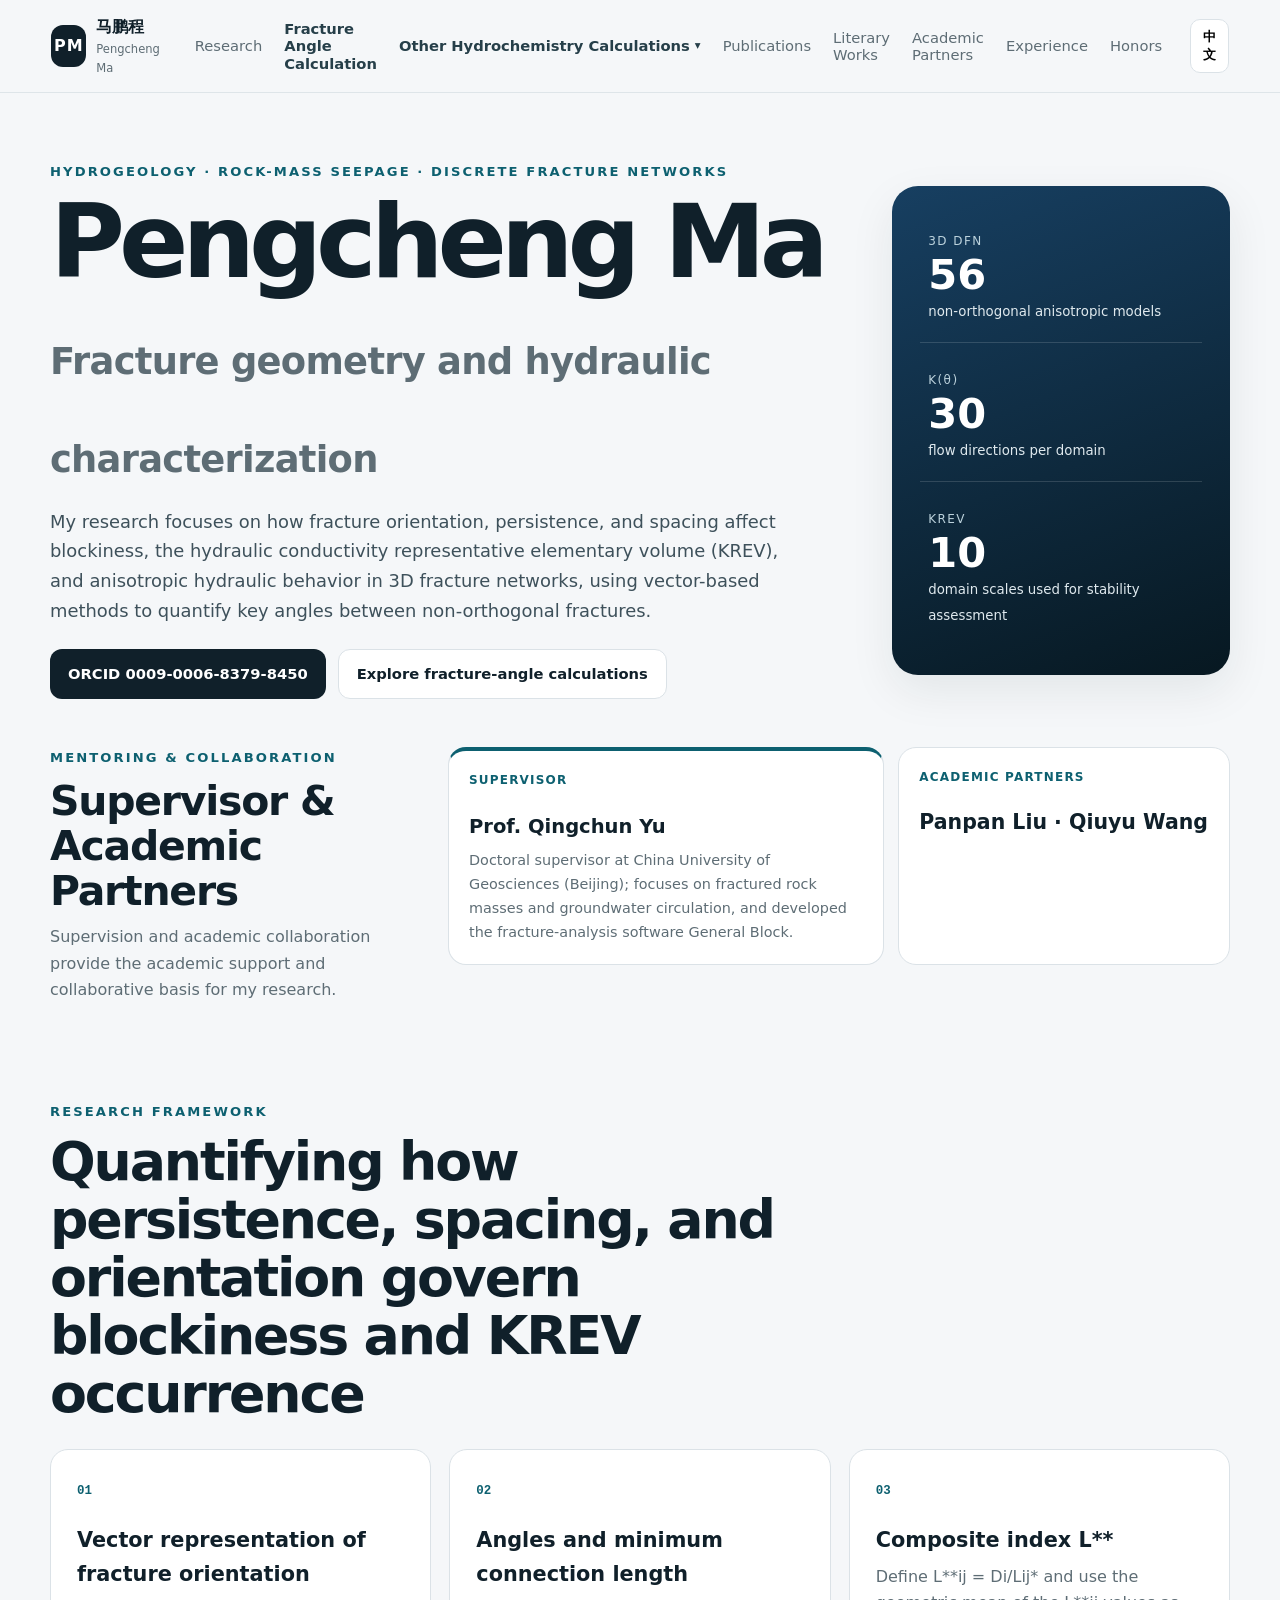
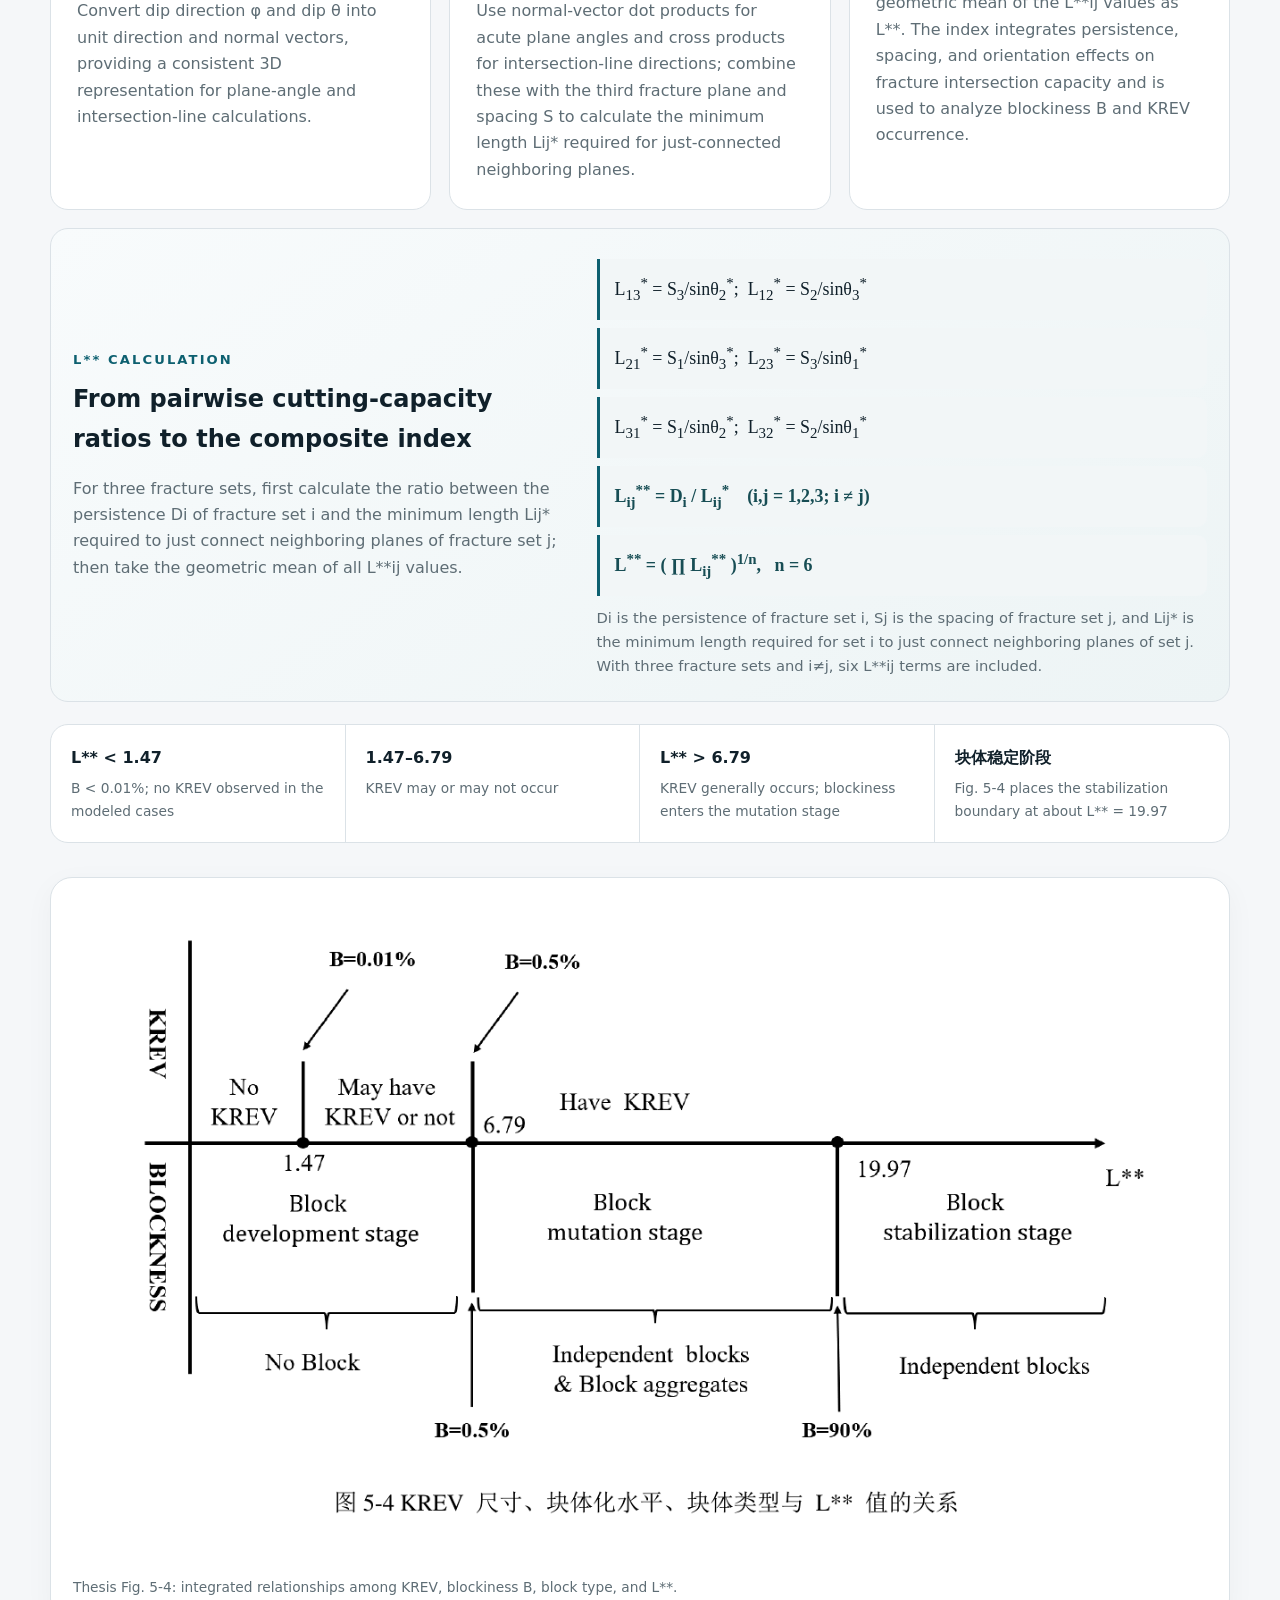
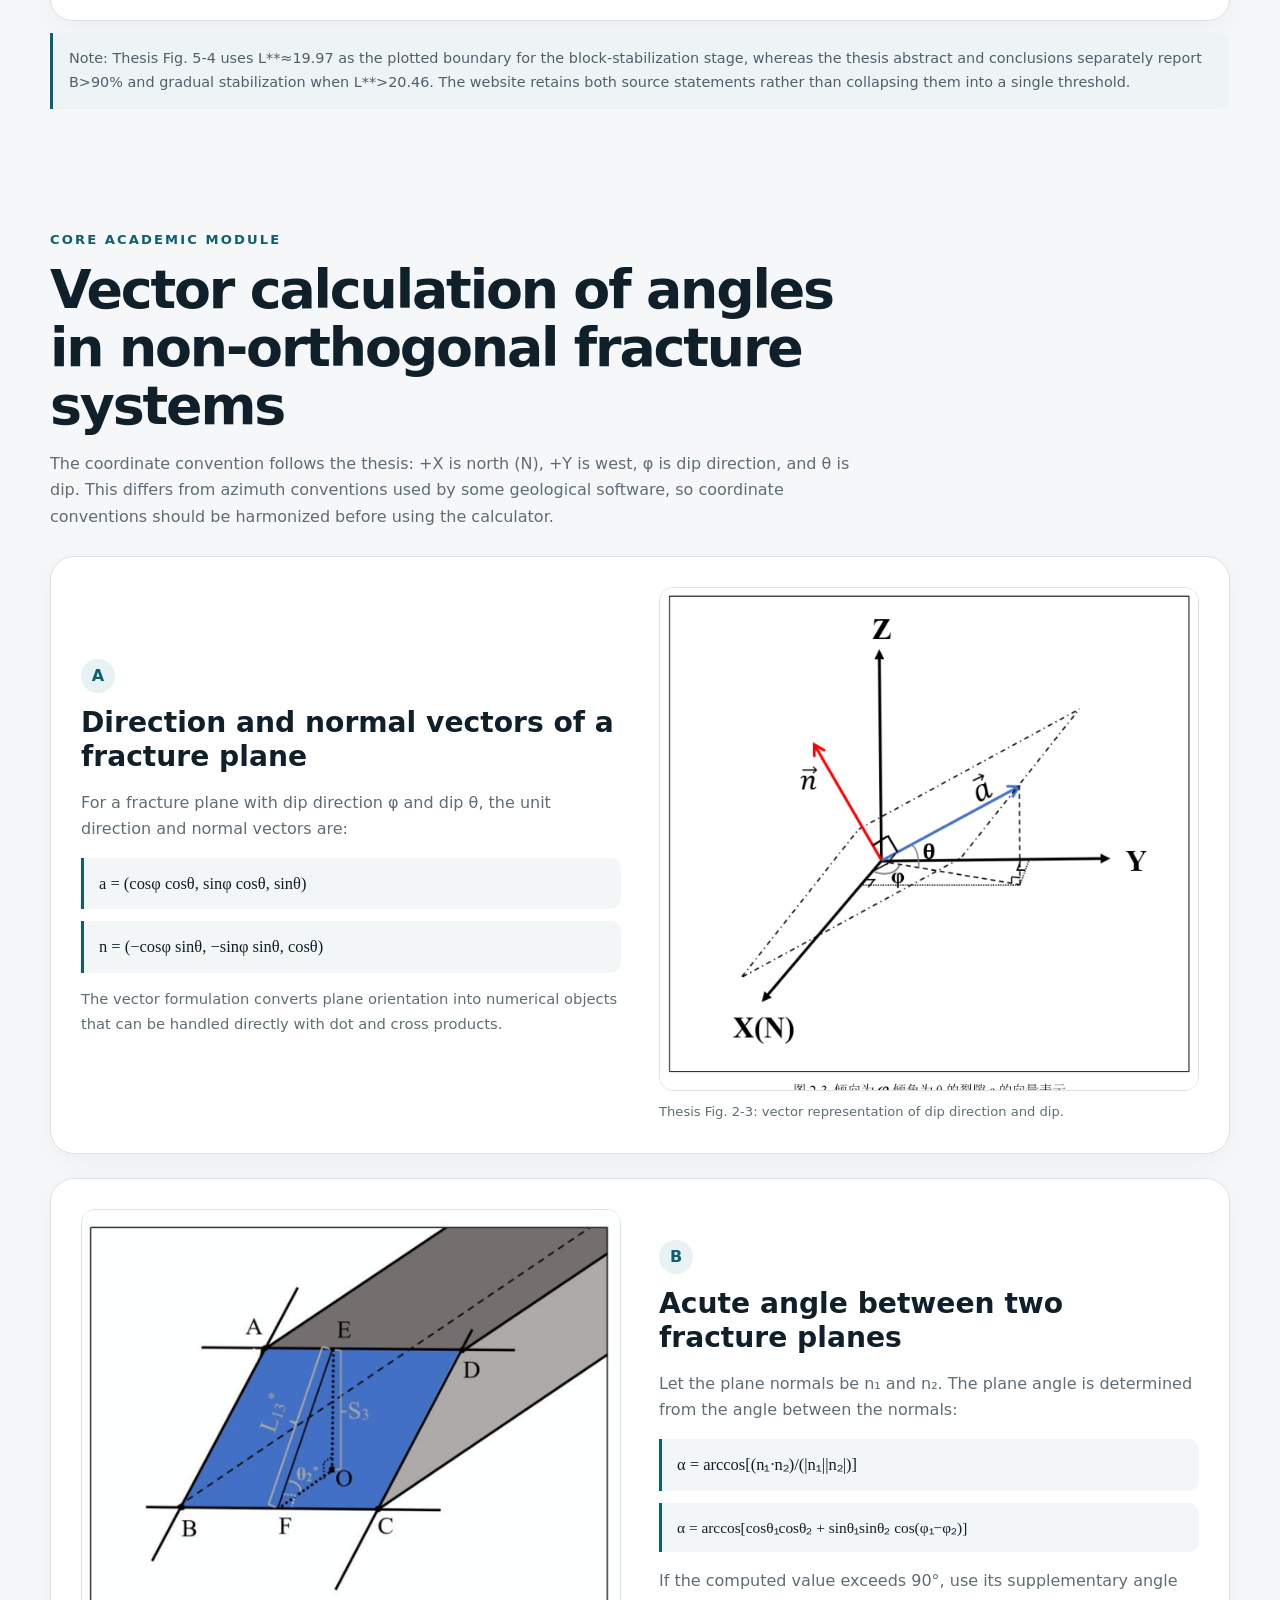
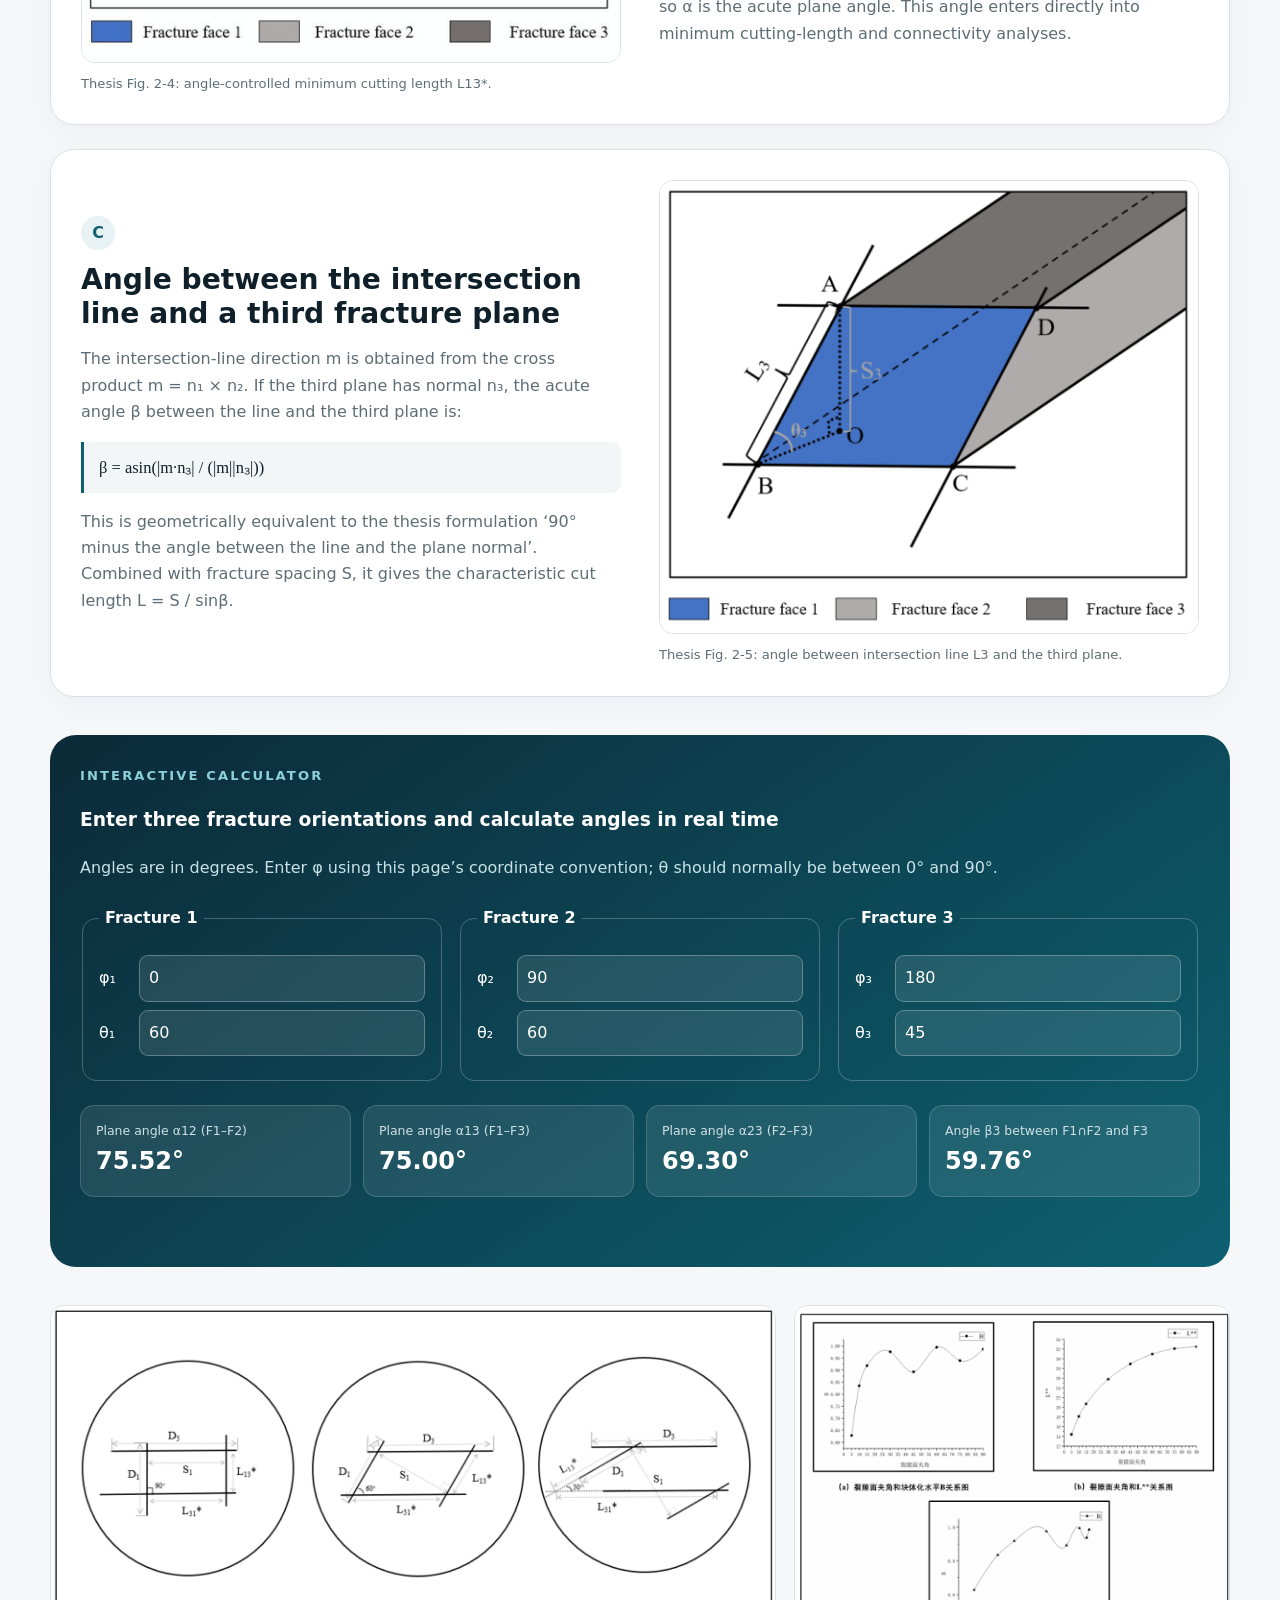
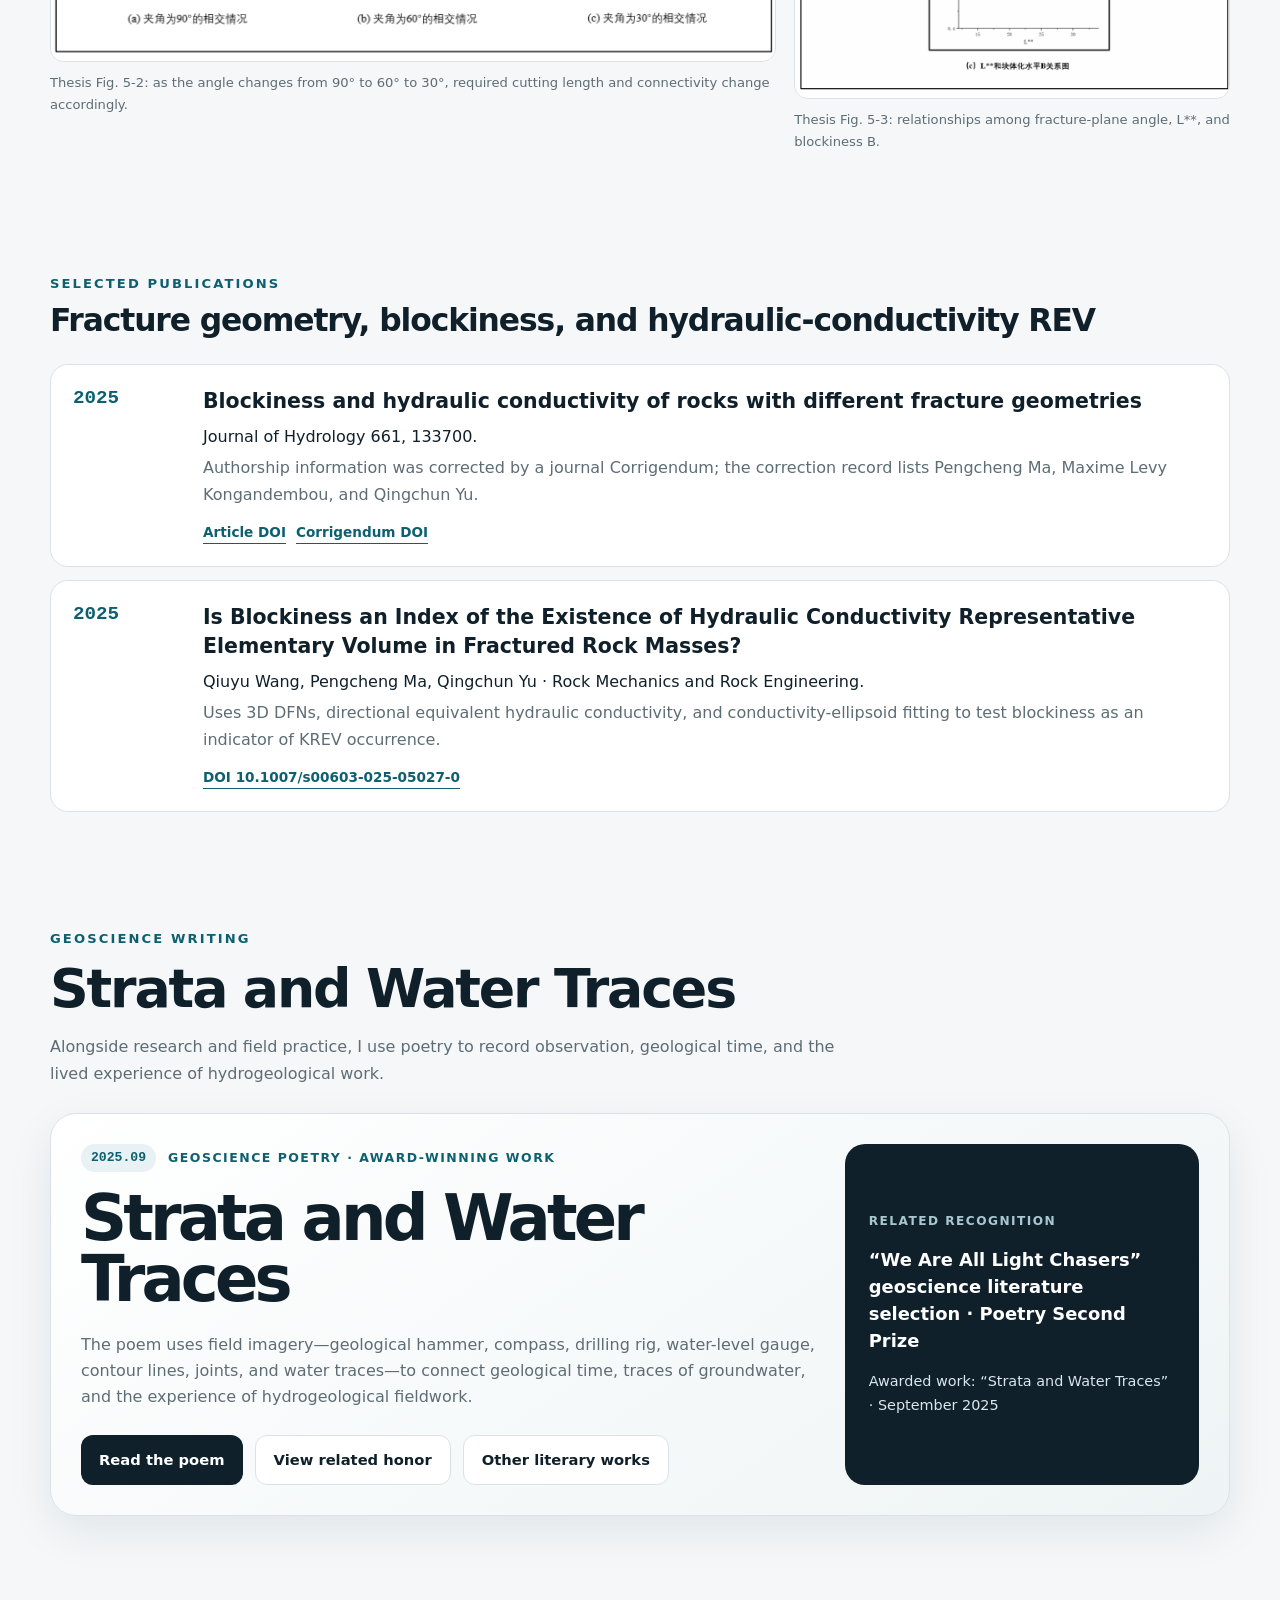
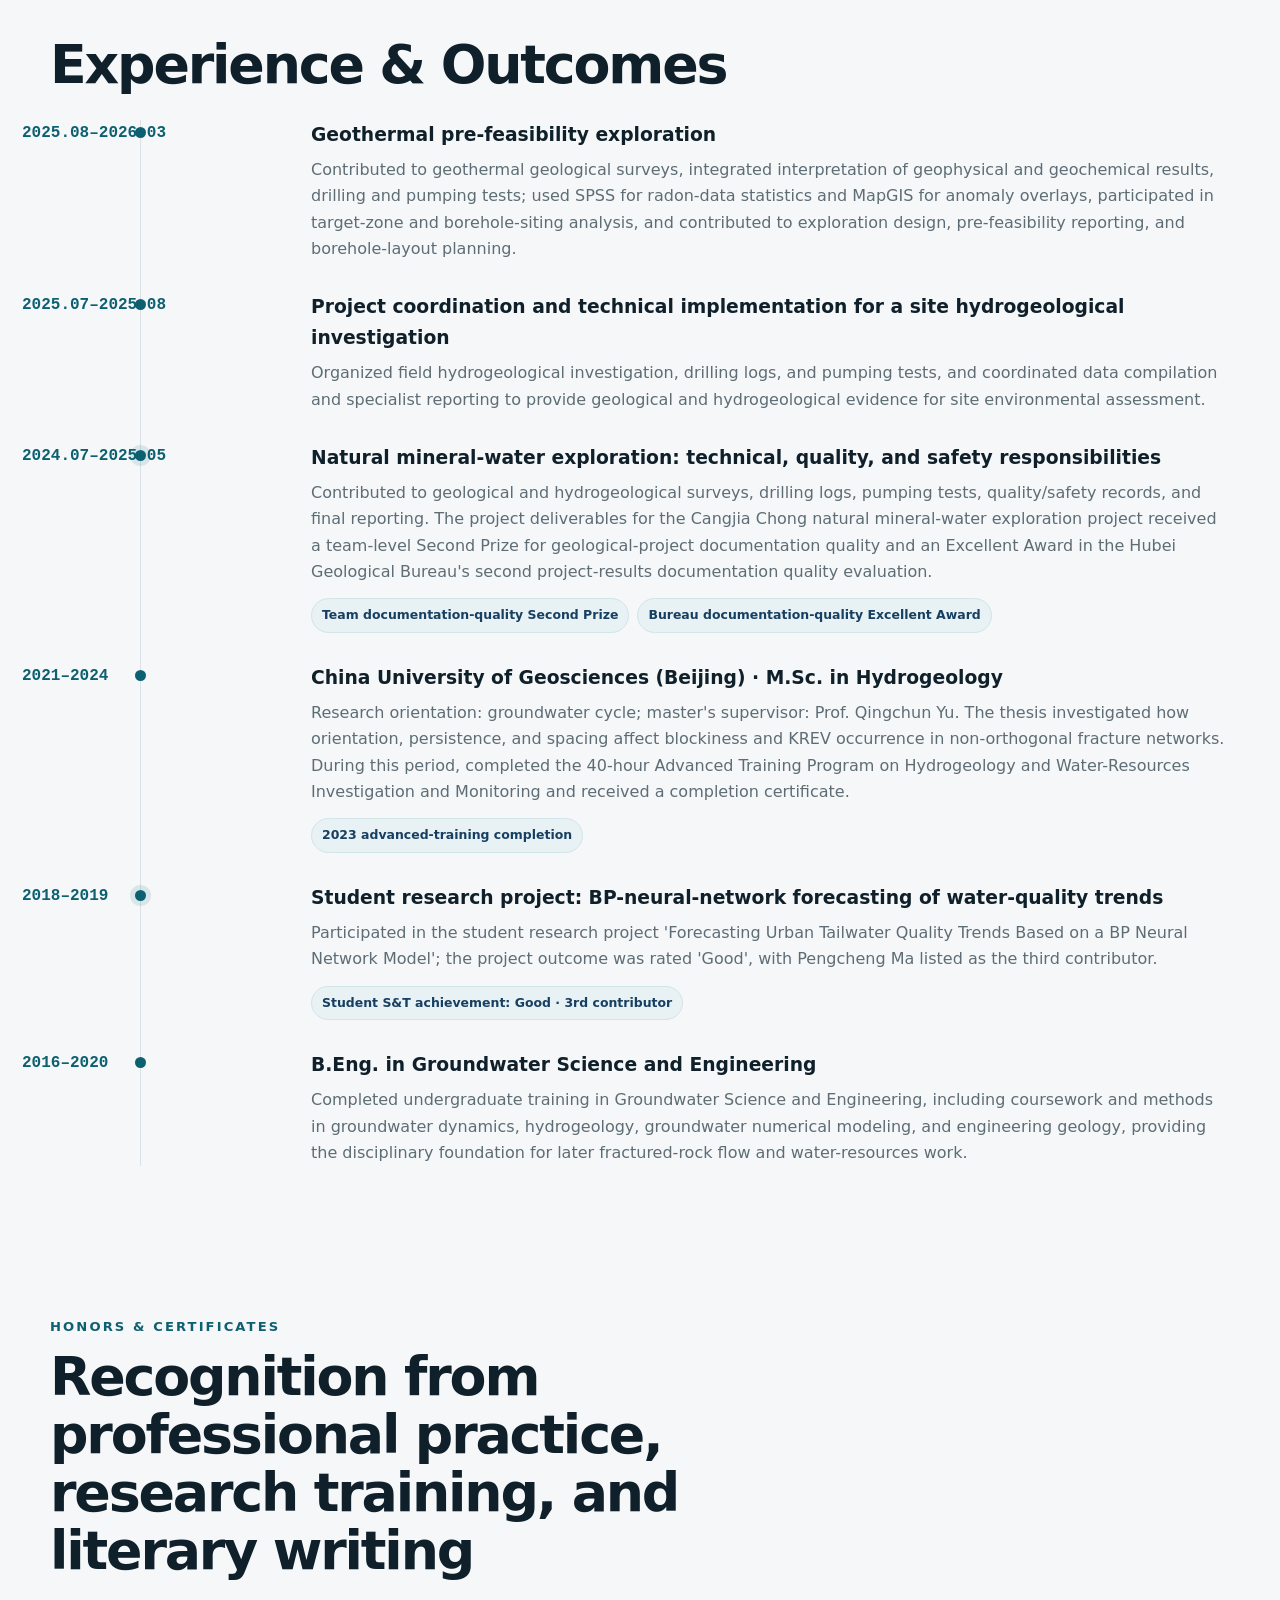
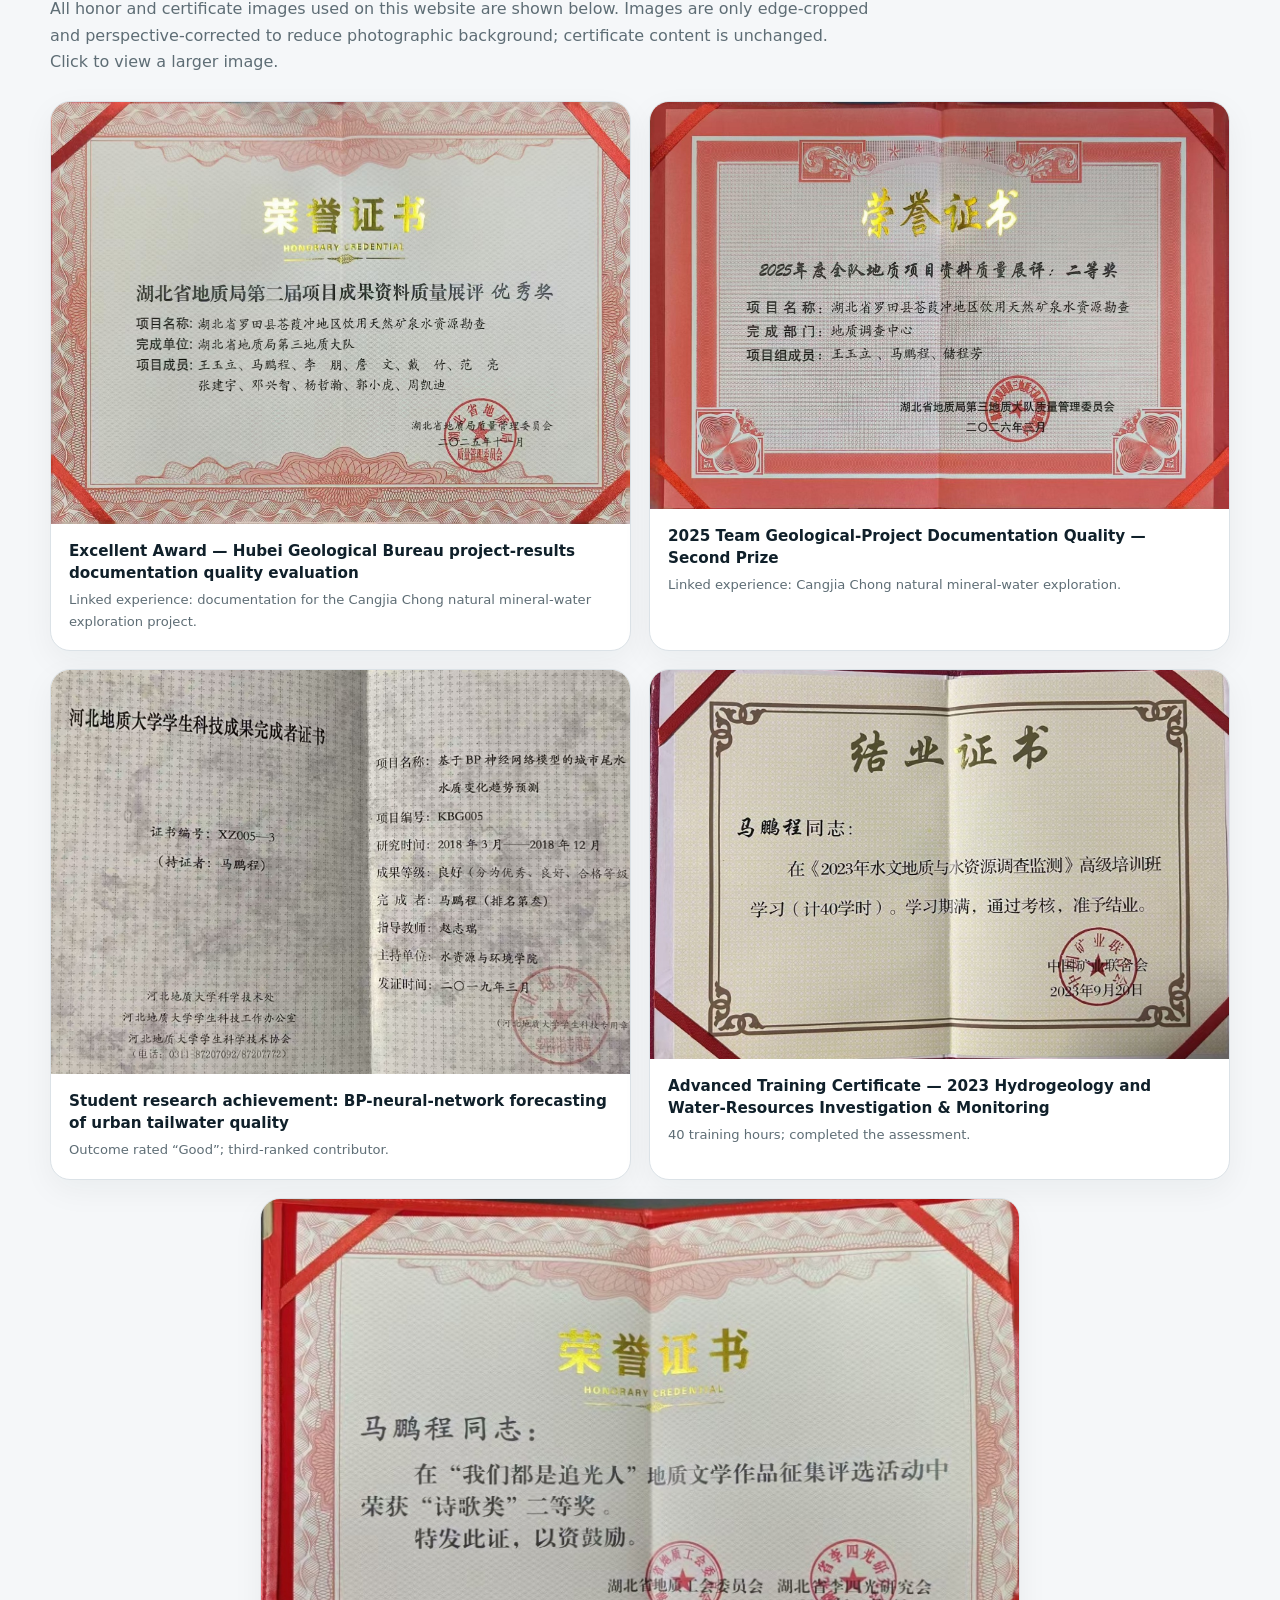
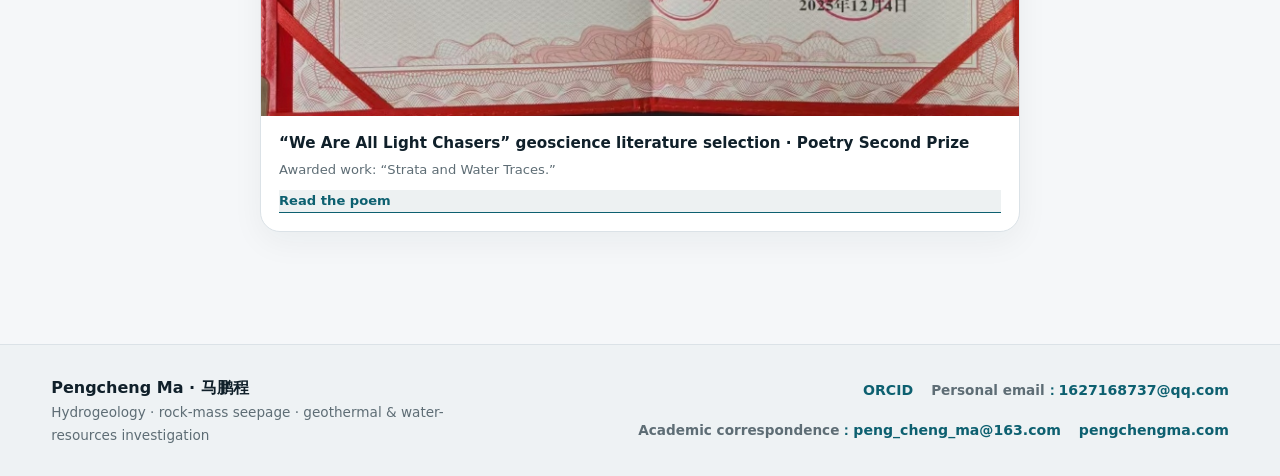
==== commit f0d14d13: "Add files via upload" ====
--- a/index.html
+++ b/index.html
@@ -1,11 +1,10 @@
-<!DOCTYPE html>
 <!DOCTYPE html>
 
 <html lang="zh-CN">
 <head>
 <meta charset="utf-8"/>
 <meta content="width=device-width, initial-scale=1" name="viewport"/>
-<meta content="Pengcheng Ma academic website — hydrogeology, rock-mass seepage, DFN modeling, fracture-angle calculation, KREV research, professional experience, and geoscience writing." name="description"/>
+<meta content="Pengcheng Ma academic website — hydrogeology, rock-mass seepage, DFN modeling, KREV research, fracture-angle calculation, and online hydrochemistry tools including Kurlov formula, Piper diagram and stable-isotope recharge elevation analysis." name="description"/>
 <meta content="Pengcheng Ma" name="author"/>
 <title>Pengcheng Ma | 马鹏程 — Hydrogeology &amp; Rock-Mass Seepage</title>
 <link href="https://pengchengma.com/" rel="canonical"/>
@@ -19,7 +18,15 @@
 <span><strong>马鹏程</strong><small>Pengcheng Ma</small></span>
 </a>
 <nav aria-label="Primary navigation">
-<a data-en="Research" data-zh="研究" href="#research">研究</a><a data-en="Angle Methods" data-zh="裂隙夹角计算" href="#methods">裂隙夹角计算</a><a data-en="Publications" data-zh="论文" href="#publications">论文</a><a data-en="Literary Works" data-zh="文学作品" href="#literature">文学作品</a><a data-en="Academic Partners" data-zh="学术合作伙伴" href="#people">学术合作伙伴</a><a data-en="Experience" data-zh="经历" href="#experience">经历</a><a data-en="Honors" data-zh="荣誉" href="#honors">荣誉</a><a data-en="Hydrochemistry" data-zh="水化学计算工具" href="tools/piper.html">水化学计算工具</a></nav>
+<a data-en="Research" data-zh="研究" href="#research">研究</a><a class="nav-feature-link" data-en="Fracture Angle Calculation" data-zh="裂隙夹角计算" href="#methods">裂隙夹角计算</a><details class="nav-dropdown">
+<summary aria-label="其他水化学计算菜单"><span data-en="Other Hydrochemistry Calculations" data-zh="其他水化学计算">其他水化学计算</span><span class="nav-dropdown-caret" aria-hidden="true">▾</span></summary>
+<div class="nav-dropdown-menu" role="menu" aria-label="水化学计算板块">
+<a role="menuitem" data-en="Kurlov Formula + Diagrams" data-zh="库尔洛夫式 + 图解" href="tools/piper.html#kurlov">库尔洛夫式 + 图解</a>
+<a role="menuitem" data-en="Recharge Elevation" data-zh="补给高程计算" href="tools/piper.html#isotope">补给高程计算</a>
+<a role="menuitem" data-en="Profile Correction" data-zh="剖面校正计算表" href="tools/piper.html#profile">剖面校正计算表</a>
+<a role="menuitem" data-en="Stratigraphic Thickness" data-zh="剖面地层厚度计算表" href="tools/piper.html#thickness">剖面地层厚度计算表</a>
+</div>
+</details><a data-en="Publications" data-zh="论文" href="#publications">论文</a><a data-en="Literary Works" data-zh="文学作品" href="#literature">文学作品</a><a data-en="Academic Partners" data-zh="学术合作伙伴" href="#people">学术合作伙伴</a><a data-en="Experience" data-zh="经历" href="#experience">经历</a><a data-en="Honors" data-zh="荣誉" href="#honors">荣誉</a></nav>
 <button aria-label="Switch language" class="lang-toggle" id="langToggle" type="button">EN</button>
 </header>
 <main id="top">
@@ -36,7 +43,7 @@
 <aside aria-label="Research profile" class="hero-card">
 <div class="metric"><span>3D DFN</span><b>56</b><small data-en="non-orthogonal anisotropic models" data-zh="非正交各向异性模型">非正交各向异性模型</small></div>
 <div class="metric"><span>K(θ)</span><b>30</b><small data-en="flow directions per domain" data-zh="每个研究域的流向计算">每个研究域的流向计算</small></div>
-<div class="metric"><span>KREV</span><b>10</b><small data-en="domain scales used for stability assessment" data-zh="研究域尺度内的稳定性判别">研究域尺度内的稳定性判别</small></div>
+<div class="metric"><span>KREV</span><b>10</b><small data-en="domain scales used for stability assessment" data-zh="研究域尺度用于稳定性判别">研究域尺度用于稳定性判别</small></div>
 </aside>
 </section><section class="section-shell people-strip" id="people">
 <div class="people-intro">
@@ -47,7 +54,7 @@
 <div class="people-grid"><article class="person-card supervisor">
 <span data-en="Supervisor" data-zh="导师">导师</span>
 <h3 data-en="Prof. Qingchun Yu" data-zh="于青春 教授">于青春 教授</h3>
-<p data-en="Doctoral supervisor at China University of Geosciences (Beijing); focuses on fractured rock masses and groundwater circulation, and developed the fracture-analysis software General Block." data-zh="中国地质大学（北京）博士生导师；聚焦裂隙岩体与地下水循环，研发裂隙软件 General Block。">中国地质大学（北京）博士生导师；聚焦裂隙岩体与地下水循环，研发裂隙软件 General Block。</p>
+<p data-en="Doctoral supervisor at China University of Geosciences (Beijing); focuses on fractured rock masses and groundwater circulation, and developed the fracture-analysis software General Block." data-zh="中国地质大学（北京）博士导师；聚焦裂隙岩体与地下水循环，研发裂隙软件 General Block。">中国地质大学（北京）博士导师；聚焦裂隙岩体与地下水循环，研发裂隙软件 General Block。</p>
 </article><article class="person-card academic-partners">
 <span data-en="Academic Partners" data-zh="学术合作伙伴">学术合作伙伴</span>
 <h3 data-en="Panpan Liu · Qiuyu Wang" data-zh="刘盼盼、王秋宇">刘盼盼、王秋宇</h3>
@@ -184,12 +191,12 @@
 <div class="timeline">
 <article>
 <time>2025.08–2026.03</time>
-<div><h3 data-en="Geothermal pre-feasibility exploration" data-zh="新疆双河市地热资源预可行性勘查">新疆双河市地热资源预可行性勘查</h3>
+<div><h3 data-en="Geothermal pre-feasibility exploration" data-zh="地热资源预可行性勘查">地热资源预可行性勘查</h3>
 <p data-en="Contributed to geothermal geological surveys, integrated interpretation of geophysical and geochemical results, drilling and pumping tests; used SPSS for radon-data statistics and MapGIS for anomaly overlays, participated in target-zone and borehole-siting analysis, and contributed to exploration design, pre-feasibility reporting, and borehole-layout planning." data-zh="参与地热地质测量、物探与化探成果综合分析、钻探及抽水试验等工作；使用 SPSS 开展氡气数据统计分析，并结合 MapGIS 叠加异常信息，参与地热异常靶区与钻孔选址分析，同时参与勘查设计、预可行性研究报告和钻孔布置方案编制。">参与地热地质测量、物探与化探成果综合分析、钻探及抽水试验等工作；使用 SPSS 开展氡气数据统计分析，并结合 MapGIS 叠加异常信息，参与地热异常靶区与钻孔选址分析，同时参与勘查设计、预可行性研究报告和钻孔布置方案编制。</p></div>
 </article>
 <article>
 <time>2025.07–2025.08</time>
-<div><h3 data-en="Project coordination and technical implementation for a site hydrogeological investigation" data-zh="武穴市建设用地水文地质调查项目负责与技术实施">武穴市建设用地水文地质调查项目负责与技术实施</h3>
+<div><h3 data-en="Project coordination and technical implementation for a site hydrogeological investigation" data-zh="建设用地水文地质调查项目负责与技术实施">建设用地水文地质调查项目负责与技术实施</h3>
 <p data-en="Organized field hydrogeological investigation, drilling logs, and pumping tests, and coordinated data compilation and specialist reporting to provide geological and hydrogeological evidence for site environmental assessment." data-zh="组织现场水文地质调查、钻探编录和抽水试验，统筹资料整理与专项报告编写，为建设用地环境影响评价提供地质—水文地质依据。">组织现场水文地质调查、钻探编录和抽水试验，统筹资料整理与专项报告编写，为建设用地环境影响评价提供地质—水文地质依据。</p></div>
 </article>
 <article class="with-award">
--- a/styles.css
+++ b/styles.css
@@ -123,3 +123,351 @@
 .piper-section .subhead{align-items:center}.piper-wrap{background:#fff;padding:6px}.piper-wrap canvas{min-width:980px;max-width:none}.piper-legend{padding-bottom:4px}.piper-legend i{border-radius:2px}
 @media(max-width:900px){.piper-wrap canvas{min-width:900px}.profile-summary{display:grid;grid-template-columns:1fr 1fr}.spreadsheet-table input,.spreadsheet-table select{min-width:74px;width:82px}}
 @media(max-width:620px){.profile-summary{grid-template-columns:1fr}.piper-wrap canvas{min-width:820px}}
+
+/* =========================================================
+   Mobile responsive fix
+   - Restore navigation on phones/tablets
+   - Keep hydrochemistry modules visible and usable
+   - Make calculator tabs, tables and Piper chart mobile-friendly
+   ========================================================= */
+
+@media (max-width: 900px) {
+  /* The original stylesheet hides nav below 900px.
+     Override it here instead of deleting desktop rules. */
+  .site-header {
+    flex-wrap: wrap;
+    align-items: center;
+    gap: 10px 14px;
+    padding: 10px 16px;
+  }
+
+  .site-header .brand {
+    margin-right: auto;
+    min-width: 0;
+  }
+
+  .site-header nav {
+    display: flex !important;
+    order: 3;
+    width: 100%;
+    gap: 8px;
+    overflow-x: auto;
+    overflow-y: hidden;
+    white-space: nowrap;
+    padding: 2px 0 5px;
+    -webkit-overflow-scrolling: touch;
+    scrollbar-width: thin;
+  }
+
+  .site-header nav a {
+    flex: 0 0 auto;
+    display: inline-flex;
+    align-items: center;
+    min-height: 36px;
+    padding: 7px 11px;
+    border: 1px solid var(--line);
+    border-radius: 10px;
+    background: rgba(255,255,255,.72);
+    color: var(--ink);
+    font-size: .86rem;
+    font-weight: 700;
+  }
+
+  .site-header nav a:hover,
+  .site-header nav a:focus-visible {
+    background: var(--paper);
+    color: var(--accent);
+  }
+
+  /* The header becomes taller on mobile, so do not let the
+     calculator tabs sit underneath it. */
+  .tool-tabs {
+    position: static;
+    top: auto;
+    width: 100%;
+    overflow-x: auto;
+    white-space: nowrap;
+    -webkit-overflow-scrolling: touch;
+  }
+
+  .tool-panel.active {
+    display: block;
+  }
+
+  .table-scroll,
+  .wide-sheet-scroll,
+  .piper-wrap {
+    max-width: 100%;
+    overflow-x: auto;
+    overflow-y: hidden;
+    -webkit-overflow-scrolling: touch;
+  }
+
+  .piper-wrap canvas {
+    width: 900px;
+    min-width: 900px;
+    max-width: none;
+    height: auto;
+  }
+
+  .tool-card-head,
+  .subhead {
+    display: block;
+  }
+
+  .compact-actions {
+    justify-content: flex-start;
+    margin-top: 14px;
+  }
+
+  .tool-actions {
+    align-items: stretch;
+  }
+}
+
+@media (max-width: 620px) {
+  .site-header {
+    padding: 9px 10px;
+  }
+
+  .brand-mark {
+    width: 38px;
+    height: 38px;
+  }
+
+  .brand strong {
+    font-size: .95rem;
+  }
+
+  .site-header nav a {
+    min-height: 34px;
+    padding: 6px 9px;
+    font-size: .81rem;
+  }
+
+  .section-shell,
+  .tool-shell {
+    width: calc(100% - 20px);
+  }
+
+  /* Show all three calculator modules clearly on a phone. */
+  .tool-tabs {
+    display: grid;
+    grid-template-columns: 1fr;
+    gap: 7px;
+    padding: 8px;
+  }
+
+  .tool-tab {
+    width: 100%;
+    padding: 11px 12px;
+    text-align: center;
+    white-space: normal;
+  }
+
+  .tool-panel {
+    padding: 16px;
+    border-radius: 18px;
+  }
+
+  .tool-actions,
+  .compact-actions {
+    display: grid;
+    grid-template-columns: 1fr;
+    width: 100%;
+  }
+
+  .tool-button,
+  .file-button {
+    width: 100%;
+  }
+
+  .calc-table {
+    min-width: 860px;
+  }
+
+  .kurlov-table {
+    min-width: 1480px;
+  }
+
+  .profile-sheet-table {
+    min-width: 2350px;
+  }
+
+  .thickness-sheet-table {
+    min-width: 2700px;
+  }
+
+  .piper-wrap {
+    padding: 4px;
+  }
+
+  .piper-wrap canvas {
+    width: 820px;
+    min-width: 820px;
+  }
+
+  .piper-legend {
+    min-width: 0;
+  }
+
+  .result-section {
+    margin-top: 26px;
+    padding-top: 22px;
+  }
+}
+
+/* Na-K-Mg non-equilibrium method note */
+.nakmg-immature-note {
+  margin-top: 18px;
+  line-height: 1.75;
+}
+.nakmg-immature-note code {
+  white-space: normal;
+  overflow-wrap: anywhere;
+}
+.nakmg-immature-note a {
+  text-decoration: underline;
+  text-underline-offset: 2px;
+}
+
+
+/* Major-ion 1:1 equiline diagnostic plots */
+.ion-dissolution-note {
+  line-height: 1.75;
+  margin: 16px 0 18px;
+}
+.ion-dissolution-note a {
+  text-decoration: underline;
+  text-underline-offset: 2px;
+}
+.ion-dissolution-wrap canvas {
+  min-width: 1120px;
+}
+.ion-diagnostic-head {
+  margin-top: 22px;
+}
+.ion-diagnostic-table {
+  min-width: 1700px;
+}
+.ion-diagnostic-table .ion-explain-cell {
+  min-width: 360px;
+  max-width: 470px;
+  white-space: normal;
+  text-align: left;
+  line-height: 1.55;
+}
+@media(max-width:620px){
+  .ion-dissolution-wrap canvas { min-width: 1060px; width: 1060px; }
+}
+
+/* Kurlov ion-equivalent detail output */
+.ion-detail-head{margin-top:22px}.ion-detail-table{min-width:3000px}.ion-detail-table th{line-height:1.35}.major-percent-cell{font-weight:900;background:#fff7d9;color:#765400}
+
+/* Stable-isotope recharge-elevation calculator */
+.isotope-settings{display:grid;grid-template-columns:repeat(2,minmax(0,1fr));gap:16px;margin:22px 0 18px}.isotope-setting-block{padding:16px;border:1px solid var(--line);border-radius:16px;background:#f7f9fa}.isotope-setting-block h4{margin:0 0 12px;font-size:1rem}.isotope-setting-block>label,.isotope-setting-block .setting-grid label{display:grid;gap:6px;font-size:.82rem;font-weight:800;color:#455a64}.isotope-setting-block select,.isotope-setting-block input{width:100%;border:1px solid #cbd7dc;border-radius:8px;background:#fff;padding:9px;color:var(--ink);font:inherit}.isotope-setting-block input:disabled{background:#edf1f2;color:#63757d}.setting-grid{display:grid;grid-template-columns:repeat(3,minmax(0,1fr));gap:10px;margin-top:11px}.setting-grid.compact-grid{grid-template-columns:repeat(3,minmax(0,1fr))}.setting-formula{margin:10px 0 0;color:var(--muted);font-size:.8rem;line-height:1.55}.elevation-model-group.hidden{display:none}.isotope-input-table{min-width:780px}.isotope-input-table input{width:150px}.isotope-input-table [data-key="id"]{width:140px}.isotope-result-table{min-width:1600px}.isotope-result-table td:nth-child(7),.isotope-result-table td:nth-child(11){white-space:normal;text-align:left;min-width:280px;line-height:1.55}.isotope-plot-wrap canvas{min-width:800px}.isotope-reference-note code{white-space:normal}.isotope-position-near{color:#28704a;font-weight:800}.isotope-position-below{color:#a2452d;font-weight:800}.isotope-position-above{color:#6b4fa2;font-weight:800}
+@media(max-width:900px){.isotope-settings{grid-template-columns:1fr}.setting-grid,.setting-grid.compact-grid{grid-template-columns:1fr 1fr}.isotope-plot-wrap canvas{min-width:760px}}
+@media(max-width:620px){.setting-grid,.setting-grid.compact-grid{grid-template-columns:1fr}.isotope-plot-wrap canvas{min-width:720px}}
+
+/* V14: isotope UX + mobile compatibility refinements */
+.interpretation-setting-grid{grid-template-columns:minmax(0,1fr);max-width:320px}
+.isotope-setting-block select{min-height:42px}
+.isotope-plot-wrap{overflow:hidden}
+.isotope-plot-wrap canvas{display:block;width:100%;max-width:100%;height:auto;min-width:0}
+.isotope-input-table th:first-child,.isotope-input-table td:first-child,
+.isotope-result-table th:first-child,.isotope-result-table td:first-child{position:sticky;left:0;z-index:3;background:#fff;box-shadow:1px 0 0 var(--line)}
+.isotope-input-table thead th:first-child,.isotope-result-table thead th:first-child{background:#edf3f4;z-index:5}
+.isotope-setting-block input,.isotope-setting-block select,.isotope-input-table input{font-size:16px}
+
+@media(max-width:900px){
+  .isotope-settings{grid-template-columns:1fr;gap:12px}
+  .setting-grid,.setting-grid.compact-grid{grid-template-columns:repeat(2,minmax(0,1fr))}
+  .interpretation-setting-grid{grid-template-columns:1fr;max-width:none}
+  .isotope-plot-wrap{padding:4px}
+  .isotope-plot-wrap canvas{width:100%;min-width:0;max-width:100%}
+  .isotope-input-table{min-width:690px}
+  .isotope-result-table{min-width:1500px}
+  .isotope-setting-block{padding:14px}
+  .isotope-setting-block h4{font-size:.98rem}
+}
+
+@media(max-width:620px){
+  .tool-panel{padding:14px;border-radius:16px}
+  .tool-card-head h3{font-size:1.42rem}
+  .tool-card-head p,.subhead p{font-size:.9rem}
+  .tool-notice{padding:12px;font-size:.84rem;overflow-wrap:anywhere}
+  .setting-grid,.setting-grid.compact-grid{grid-template-columns:1fr}
+  .isotope-setting-block{padding:12px;border-radius:12px}
+  .isotope-setting-block>label,.isotope-setting-block .setting-grid label{font-size:.84rem}
+  .isotope-plot-wrap canvas{width:100%;min-width:0}
+  .isotope-input-table{min-width:650px}
+  .isotope-result-table{min-width:1450px}
+  .table-scroll{scrollbar-width:thin;-webkit-overflow-scrolling:touch}
+  .tool-actions .tool-button,.tool-actions .file-button{min-width:calc(50% - 5px);flex:1 1 calc(50% - 5px)}
+  .compact-actions .tool-button,.compact-actions .file-button{min-width:0;flex:1 1 auto}
+  .bulk-paste textarea{font-size:16px}
+}
+
+
+/* V38: SEO title and search-summary presentation */
+.tool-intro h1{font-size:clamp(2rem,4vw,3.6rem);line-height:1.08;letter-spacing:-.04em;margin:0 0 16px}
+.tool-search-summary{margin:-8px 0 22px;padding:13px 16px;border:1px solid var(--line);border-radius:12px;background:#f8fafb;color:#50616a;font-size:.9rem;line-height:1.75}
+.tool-search-summary strong{color:var(--ink)}
+@media(max-width:620px){.tool-intro h1{font-size:2rem}.tool-search-summary{font-size:.86rem;padding:12px 13px}}
+
+
+/* V39: home navigation hydrochemistry dropdown */
+.nav-dropdown{position:relative;flex:0 0 auto}
+.nav-dropdown summary{list-style:none;display:inline-flex;align-items:center;gap:5px;min-height:32px;color:var(--muted);font-size:.92rem;cursor:pointer;user-select:none;white-space:nowrap}
+.nav-dropdown summary::-webkit-details-marker{display:none}
+.nav-dropdown summary:hover,.nav-dropdown[open] summary{color:var(--ink)}
+.nav-dropdown-caret{font-size:.72rem;transition:transform .18s ease}
+.nav-dropdown[open] .nav-dropdown-caret{transform:rotate(180deg)}
+.nav-dropdown-menu{position:absolute;z-index:120;top:calc(100% + 12px);right:0;width:max-content;min-width:220px;padding:8px;background:rgba(255,255,255,.98);border:1px solid var(--line);border-radius:13px;box-shadow:0 16px 40px rgba(16,32,42,.16)}
+.site-header nav .nav-dropdown-menu a{display:block;padding:10px 12px;border-radius:9px;color:#44555d;font-size:.86rem;line-height:1.35;white-space:nowrap;text-decoration:none}
+.site-header nav .nav-dropdown-menu a:hover,.site-header nav .nav-dropdown-menu a:focus-visible{background:var(--soft);color:var(--accent2);outline:none}
+.tool-panel{scroll-margin-top:112px}
+@media(max-width:900px){
+  .site-header nav .nav-dropdown{position:static}
+  .site-header nav .nav-dropdown summary{min-height:36px;padding:7px 11px;border:1px solid var(--line);border-radius:10px;background:rgba(255,255,255,.72);color:var(--ink);font-size:.86rem;font-weight:700}
+  .nav-dropdown-menu{position:fixed;top:118px;right:16px;left:auto;min-width:min(300px,calc(100vw - 32px));max-width:calc(100vw - 32px);padding:9px;box-shadow:0 18px 46px rgba(16,32,42,.22)}
+  .site-header nav .nav-dropdown-menu a{min-height:42px;display:flex;align-items:center;padding:10px 12px;border:0;background:transparent;font-size:.9rem}
+  .tool-panel{scroll-margin-top:24px}
+}
+@media(max-width:620px){
+  .nav-dropdown-menu{top:112px;right:12px;min-width:calc(100vw - 24px);max-width:calc(100vw - 24px)}
+}
+
+
+/* V41: align and emphasize key navigation entries */
+@media (min-width: 901px){
+  .site-header nav{align-items:center;}
+  .site-header nav>a,
+  .site-header nav>.nav-dropdown>summary{
+    display:inline-flex;
+    align-items:center;
+    min-height:36px;
+    line-height:1.2;
+    margin:0;
+    padding:0;
+    vertical-align:middle;
+  }
+  .site-header nav>.nav-dropdown{
+    display:flex;
+    align-items:center;
+    align-self:center;
+    height:36px;
+  }
+  .site-header nav>.nav-dropdown>summary{height:36px;}
+}
+.site-header nav .nav-feature-link,
+.site-header nav>.nav-dropdown>summary{
+  color:#263f49;
+  font-weight:700;
+}
+.site-header nav .nav-feature-link:hover,
+.site-header nav .nav-feature-link:focus-visible,
+.site-header nav>.nav-dropdown>summary:hover,
+.site-header nav>.nav-dropdown[open]>summary{
+  color:#10202a;
+}
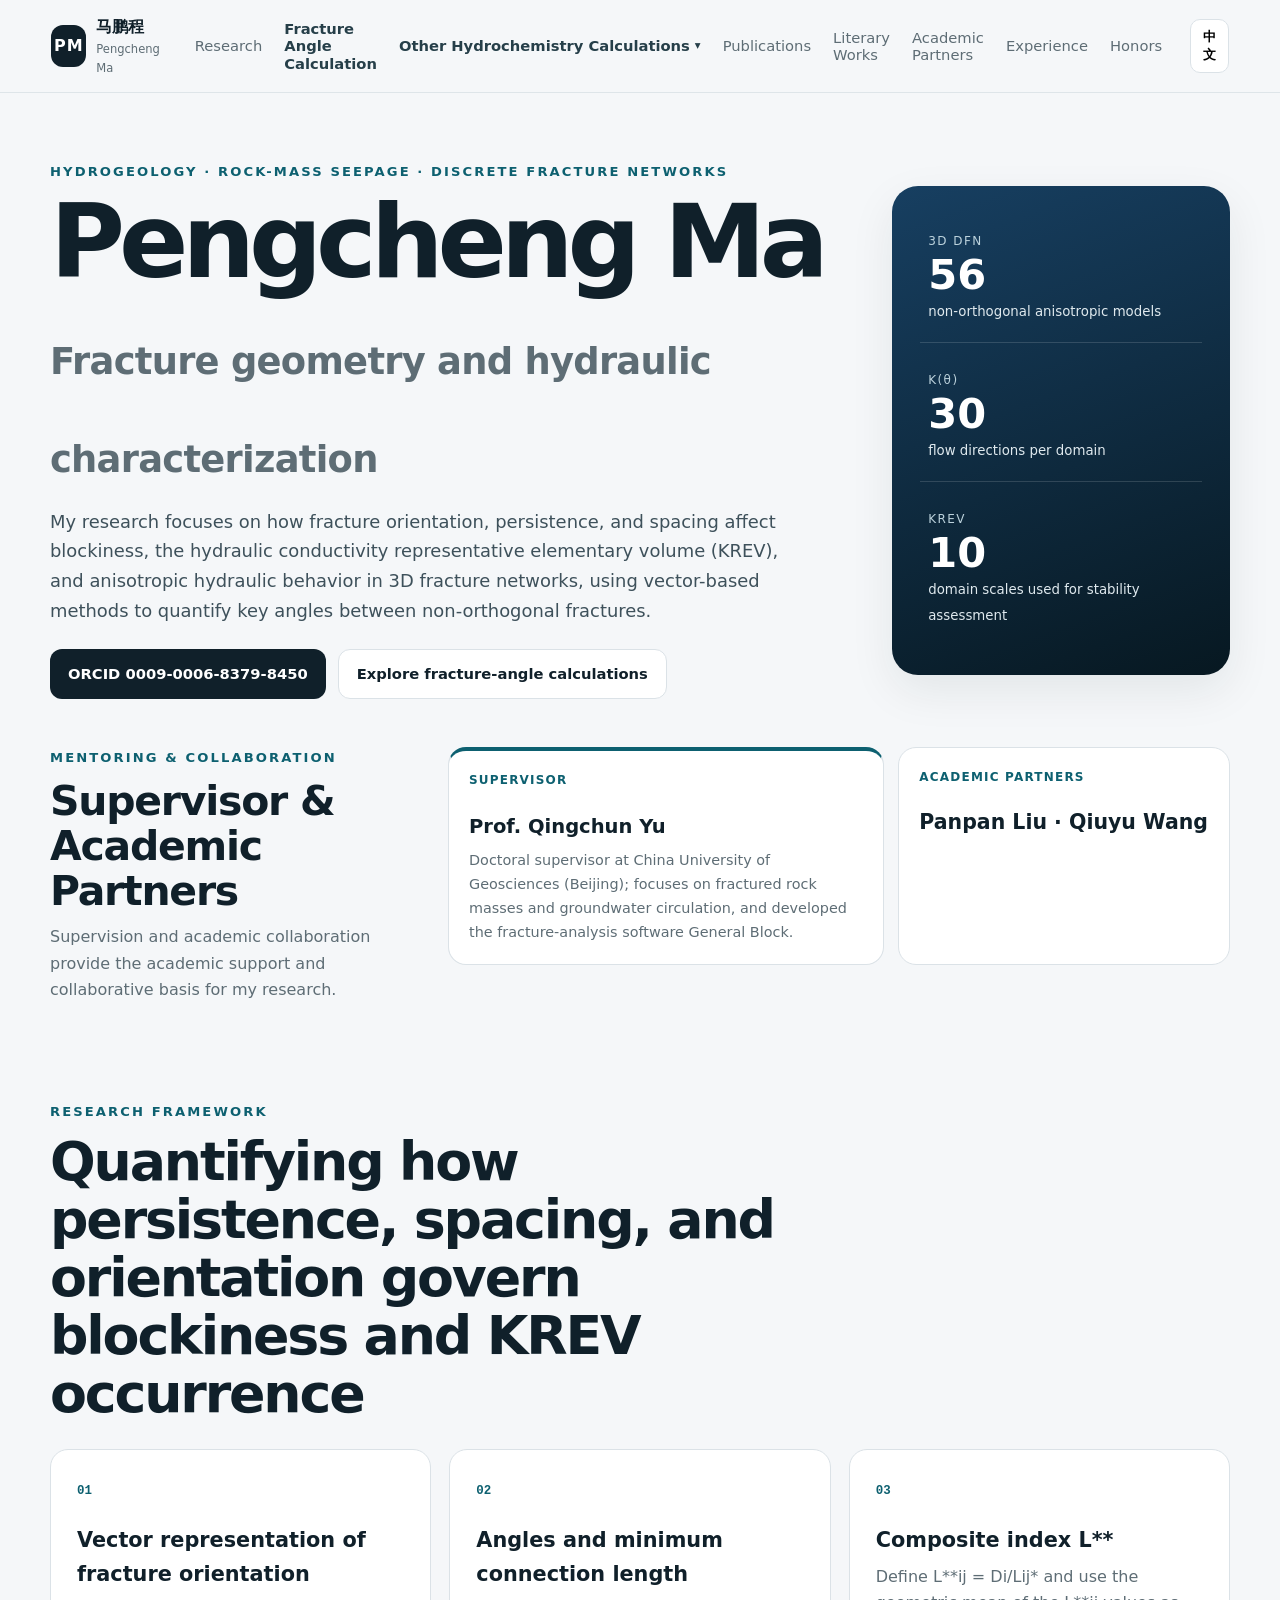
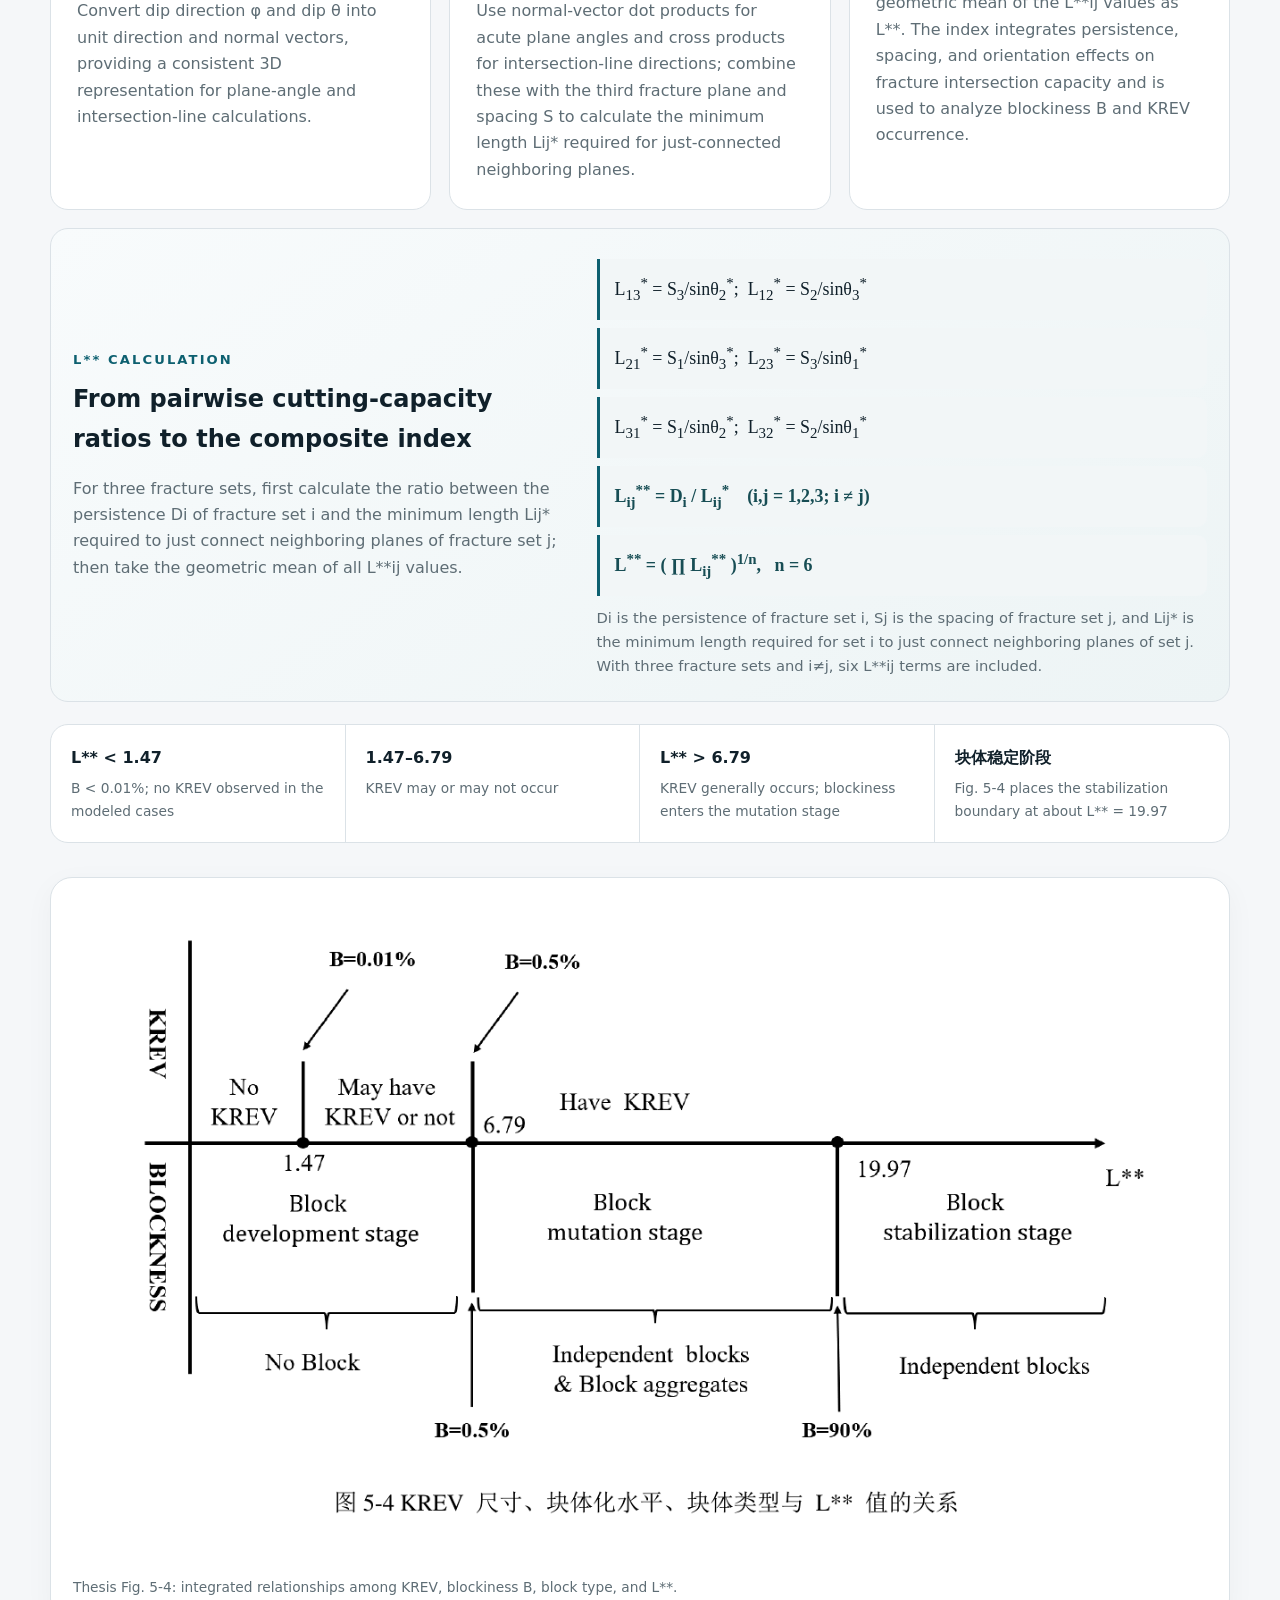
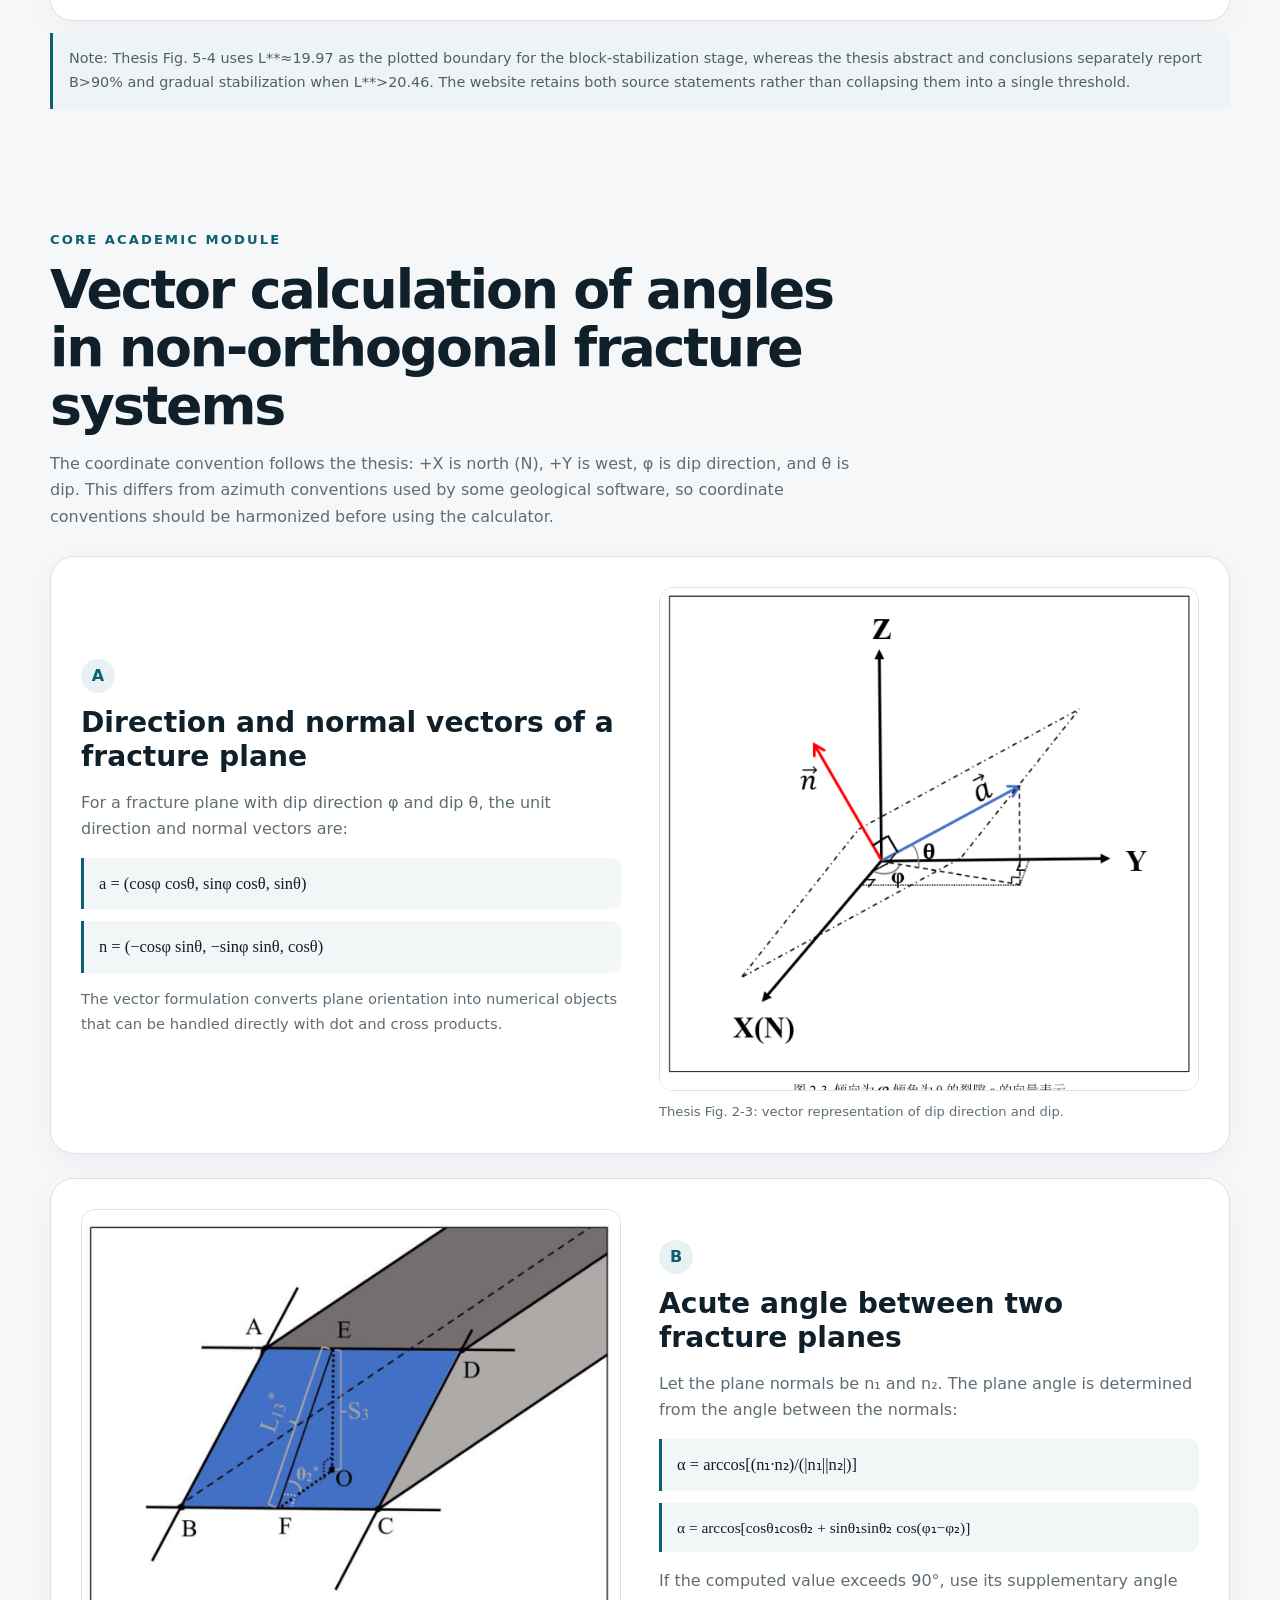
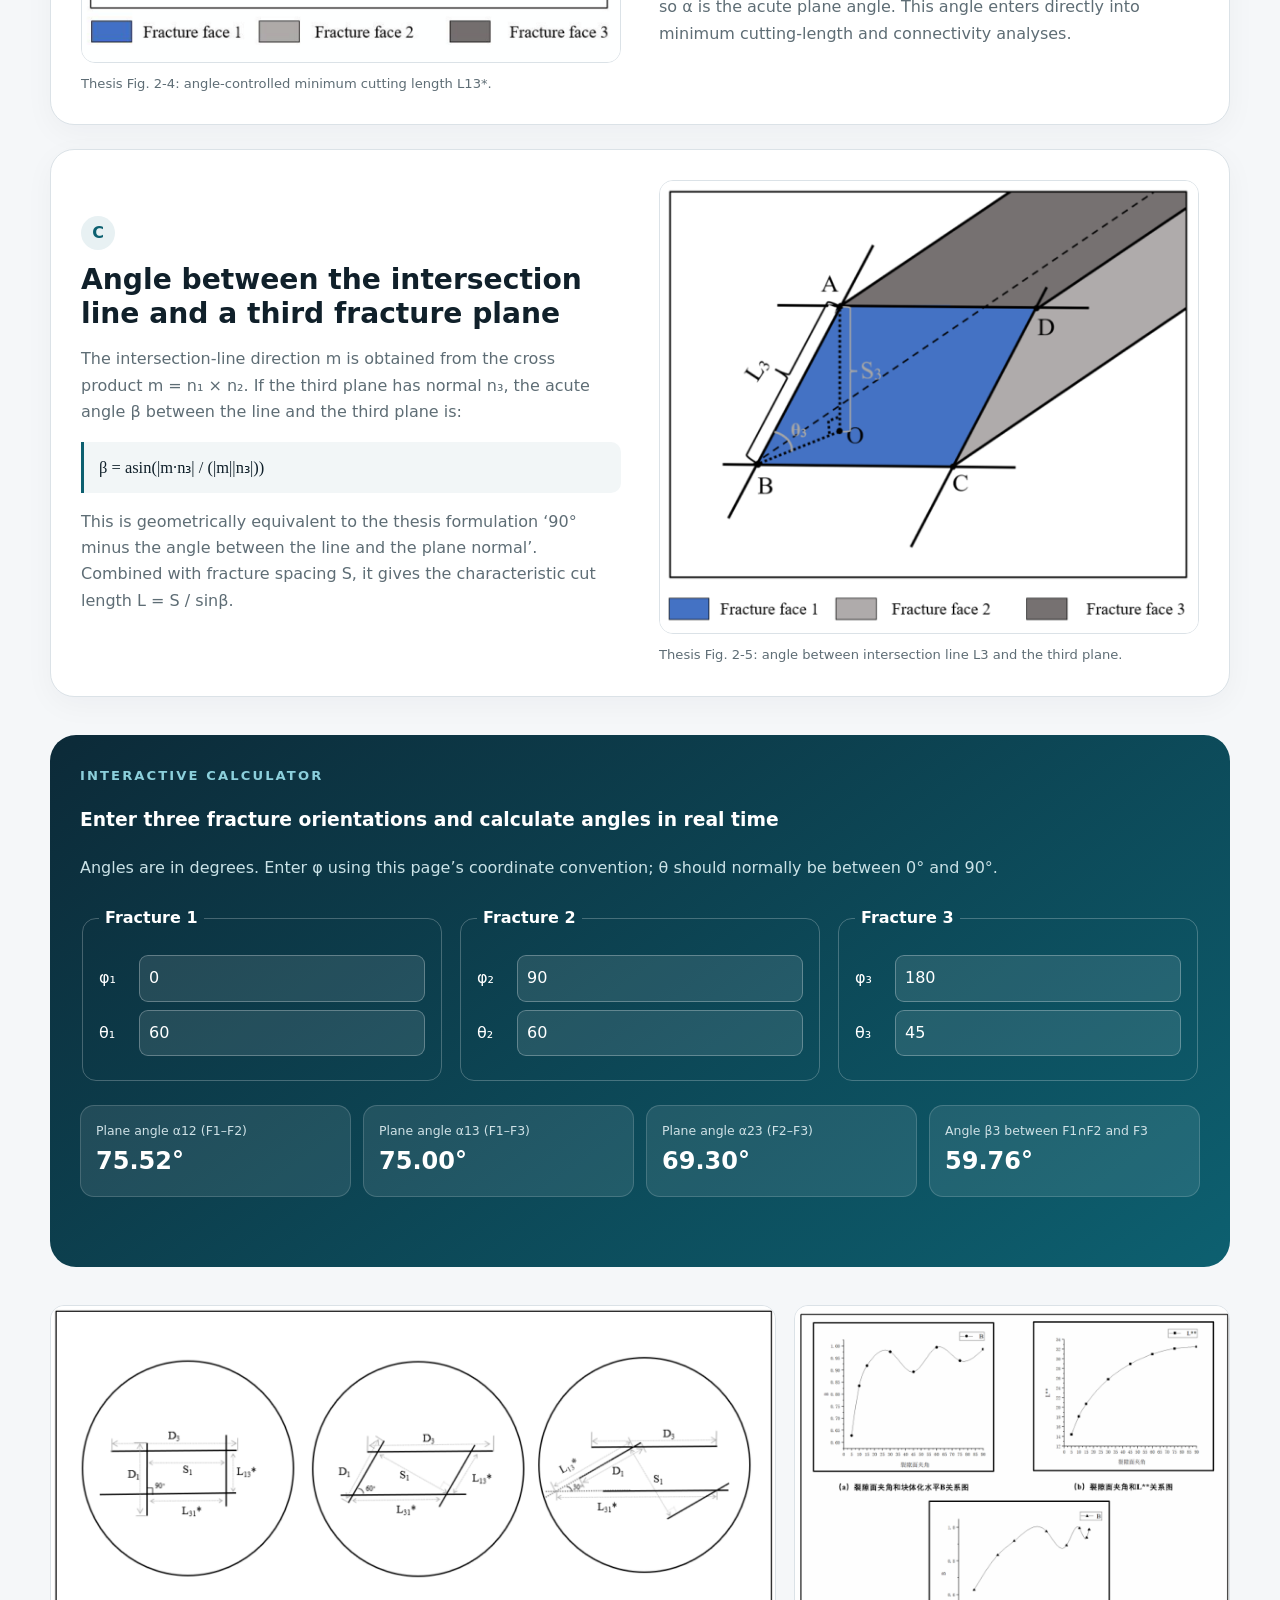
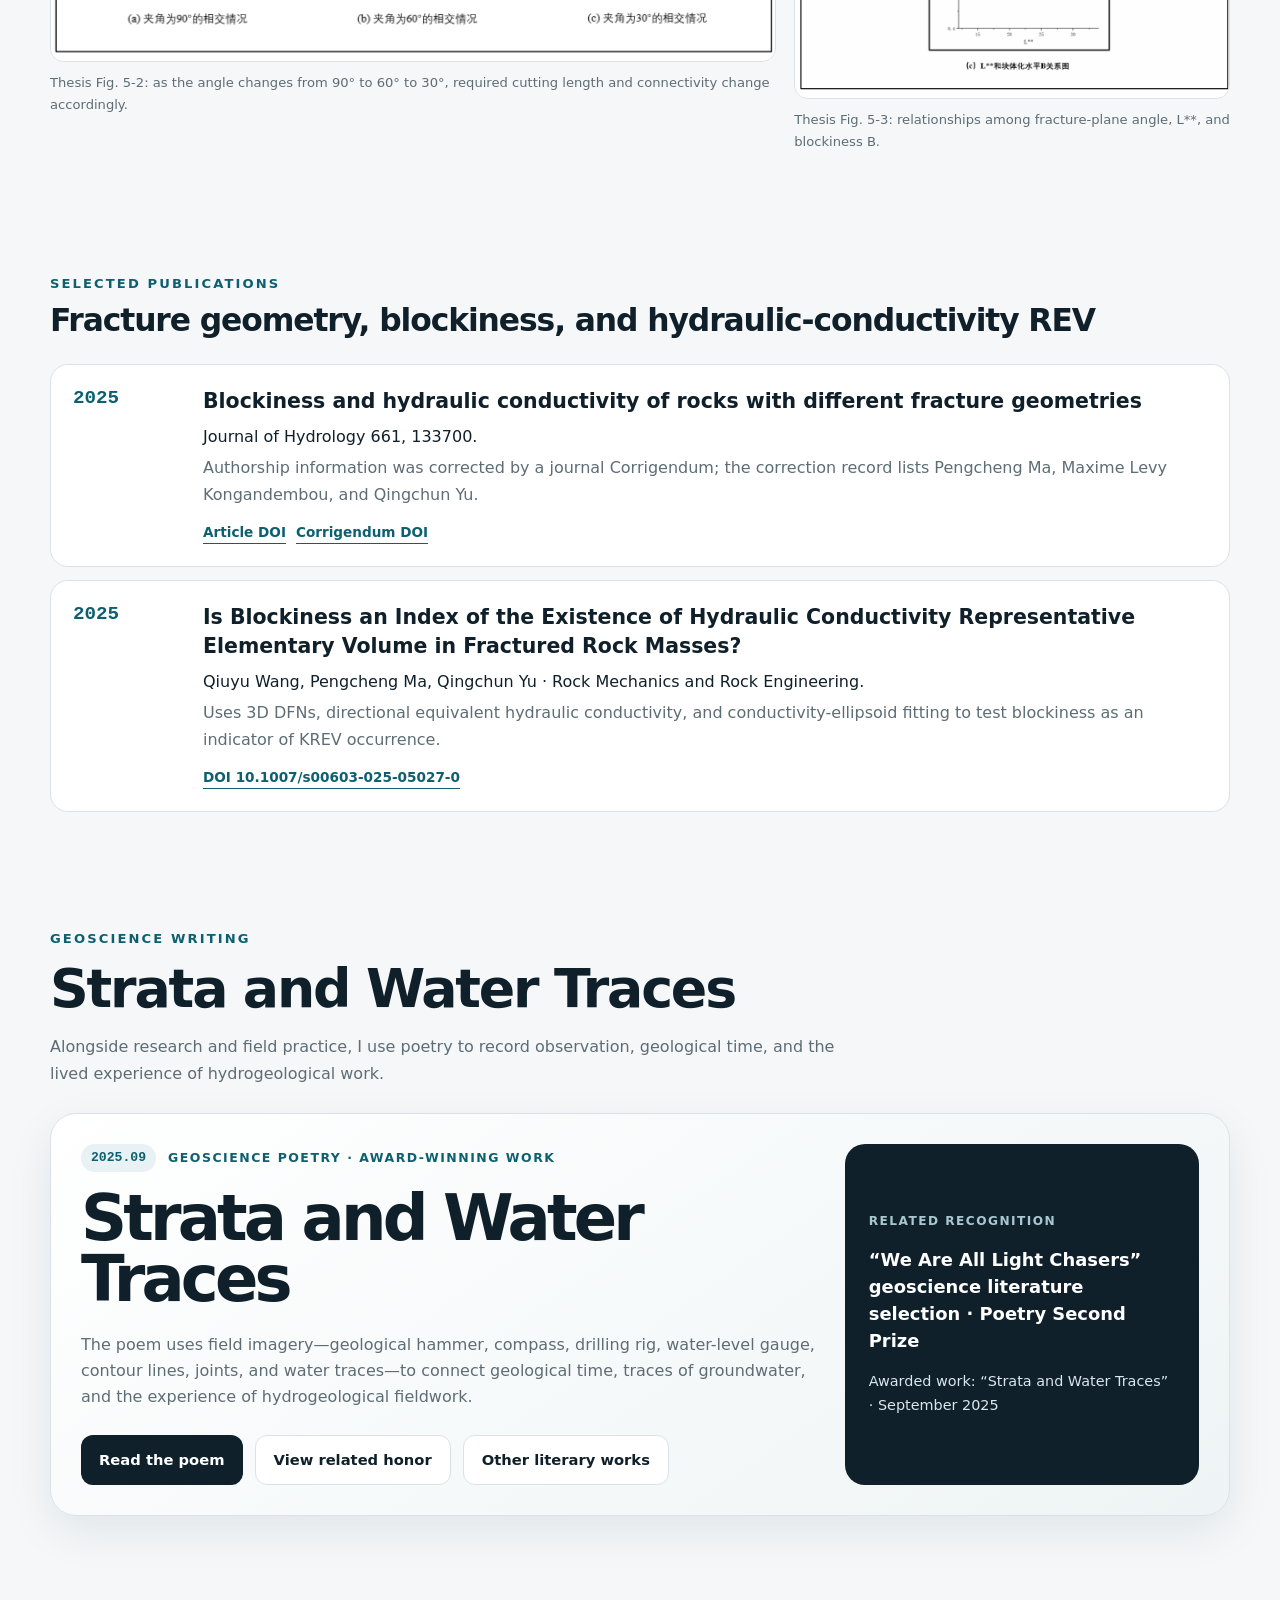
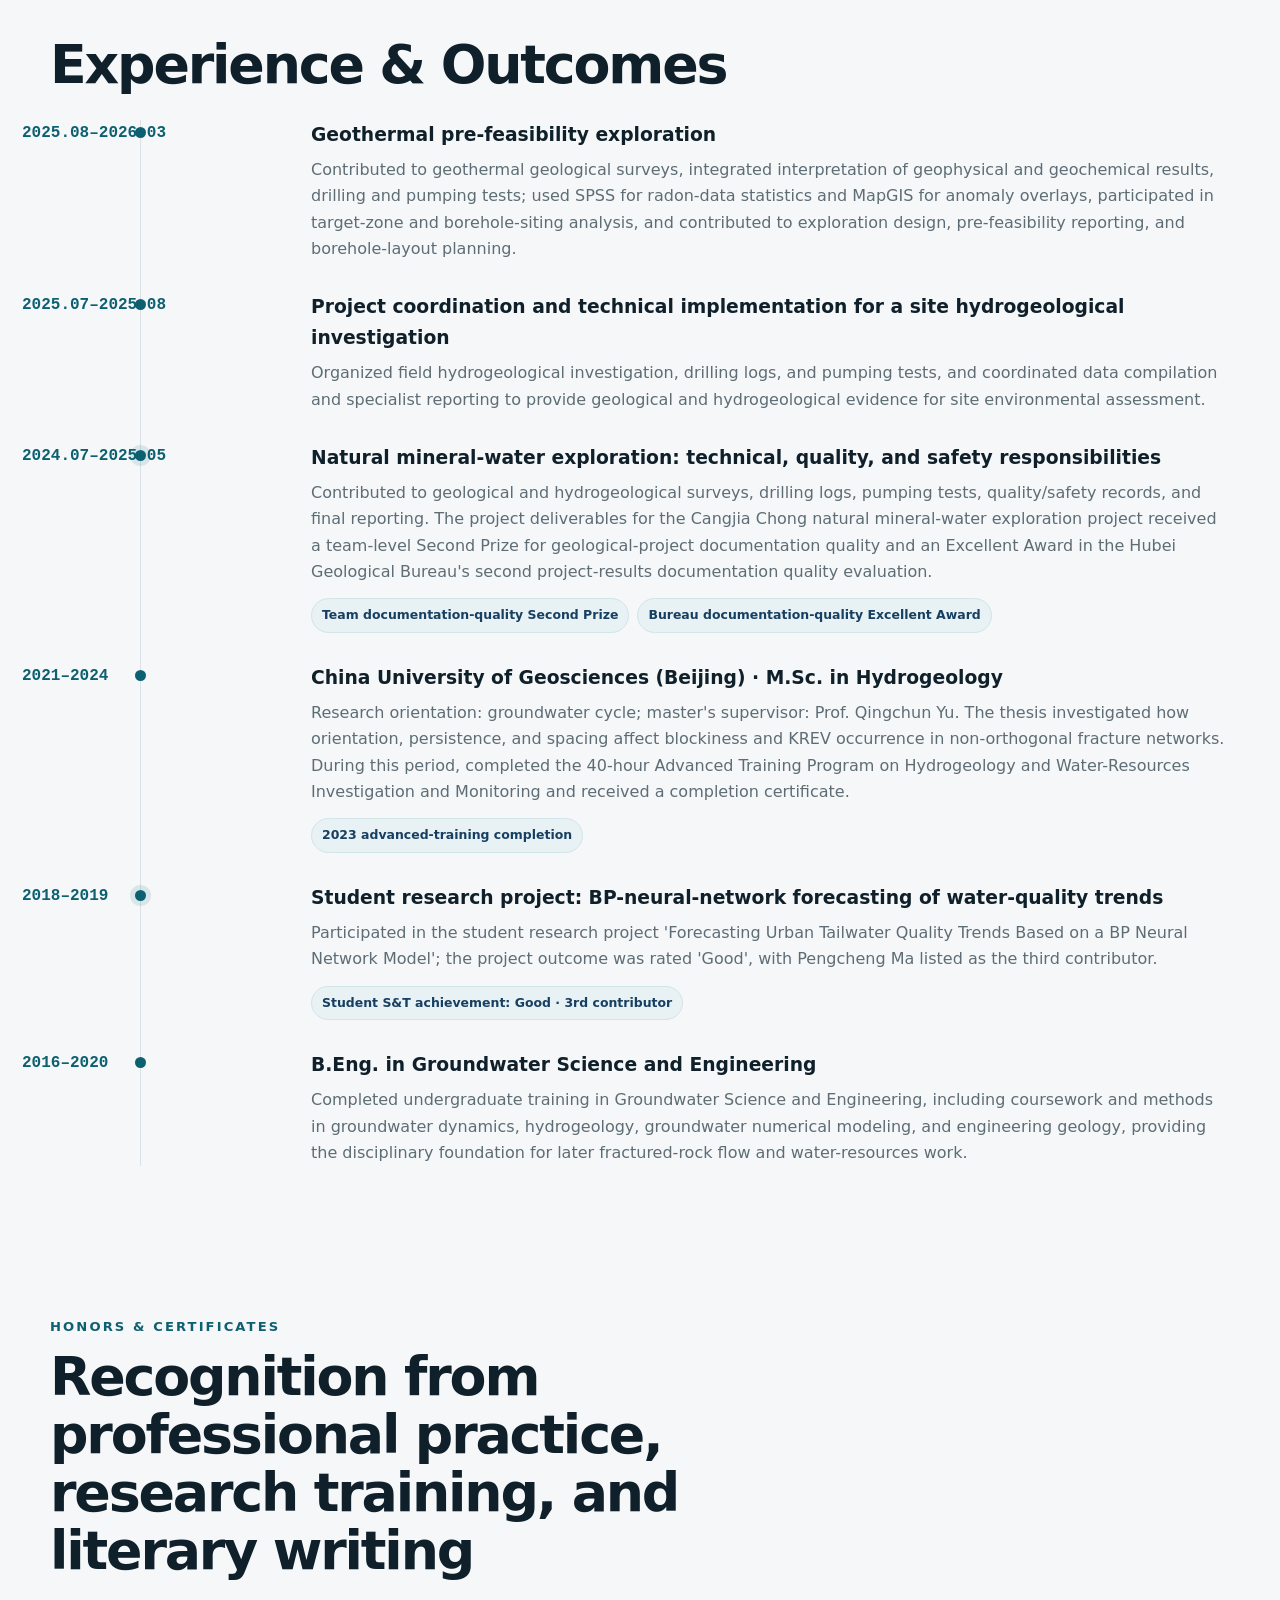
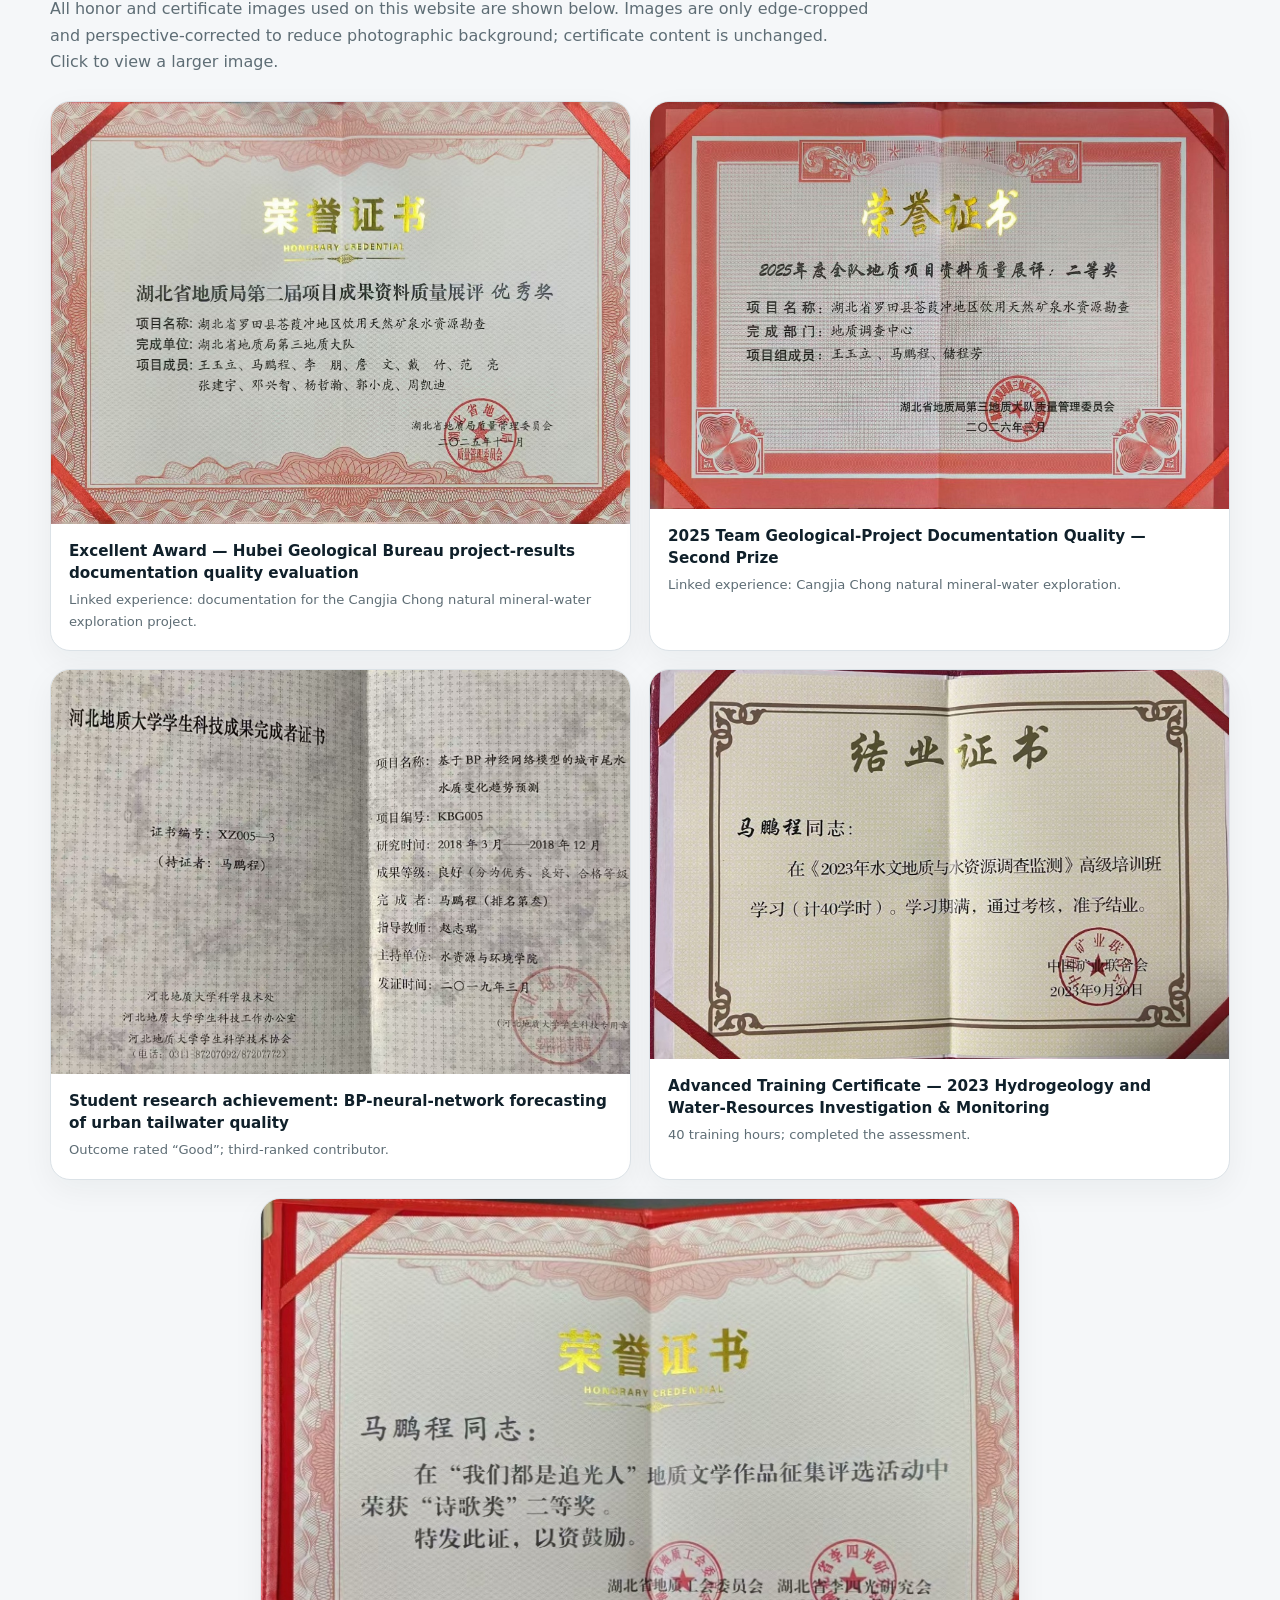
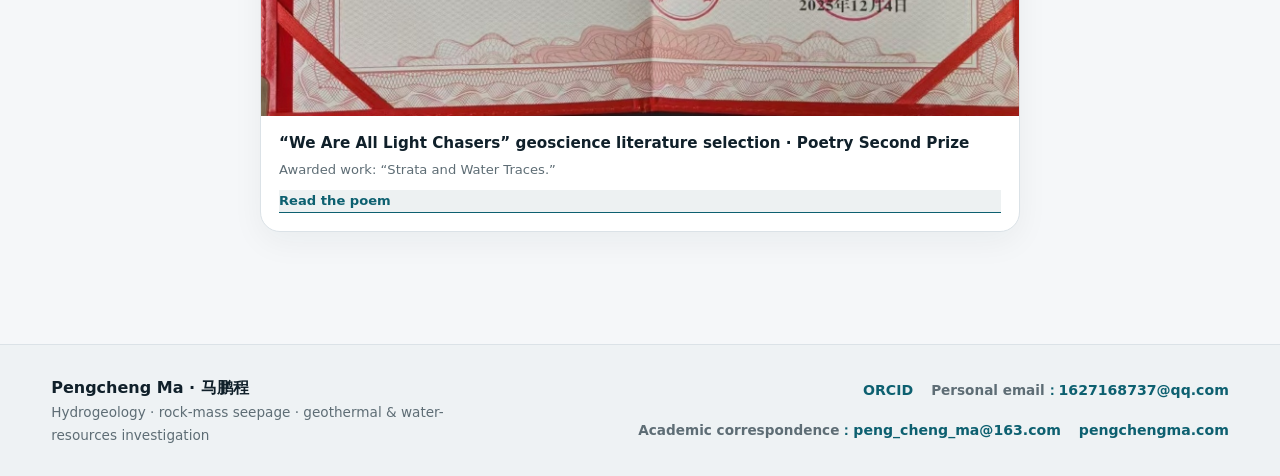
==== commit 2e00af15: "Revise bilingual text in index.html Updated bilingual content for clarity and consistency in researc" ====
--- a/index.html
+++ b/index.html
@@ -8,8 +8,8 @@
 <meta content="Pengcheng Ma" name="author"/>
 <title>Pengcheng Ma | 马鹏程 — Hydrogeology &amp; Rock-Mass Seepage</title>
 <link href="https://pengchengma.com/" rel="canonical"/>
-<link href="styles.css" rel="stylesheet"/>
-<script defer="" src="script.js"></script>
+<link href="styles.css?v=44" rel="stylesheet"/>
+<script defer="" src="script.js?v=42"></script>
 </head>
 <body>
 <header class="site-header">
@@ -33,8 +33,8 @@
 <section class="hero section-shell">
 <div class="hero-copy">
 <p class="eyebrow" data-en="Hydrogeology · Rock-mass seepage · Discrete fracture networks" data-zh="水文地质 · 岩体渗流 · 离散裂隙网络">水文地质 · 岩体渗流 · 离散裂隙网络</p>
-<h1><span data-en="Pengcheng Ma" data-zh="马鹏程">马鹏程</span><br/><em data-en="Fracture geometry and hydraulic characterization" data-zh="裂隙几何与渗流表征研究">裂隙几何与渗流表征研究</em></h1>
-<p class="lede" data-en="My research focuses on how fracture orientation, persistence, and spacing affect blockiness, the hydraulic conductivity representative elementary volume (KREV), and anisotropic hydraulic behavior in 3D fracture networks, using vector-based methods to quantify key angles between non-orthogonal fractures." data-zh="研究聚焦三维裂隙网络中产状、延展性与间距对块体化水平、渗透系数代表性单元体（KREV）及各向异性水力行为的影响，并采用向量方法定量计算非正交裂隙之间的关键空间夹角。">研究聚焦三维裂隙网络中产状、延展性与间距对块体化水平、渗透系数代表性单元体（KREV）及各向异性水力行为的影响，并采用向量方法定量计算非正交裂隙之间的关键空间夹角。</p>
+<h1><span data-en="Pengcheng Ma" data-zh="马鹏程">马鹏程</span><br/><em data-en="Fracture geometry and hydraulic characterization" data-zh="裂隙空间几何与渗流研究">裂隙空间几何与渗流研究</em></h1>
+<p class="lede" data-en="My research focuses on how fracture orientation, persistence, and spacing affect blockiness, the hydraulic conductivity representative elementary volume (KREV), and anisotropic hydraulic behavior in 3D fracture networks, using vector-based methods to quantify key angles between non-orthogonal fractures." data-zh="研究聚焦三维裂隙网络中产状、延展性与间距对块体化水平、渗透系数代表性单元体（KREV）存在性及其水力行为的影响，并采用向量方法定量计算非正交裂隙之间的关键空间夹角。">研究聚焦三维裂隙网络中产状、延展性与间距对块体化水平、渗透系数代表性单元体（KREV）存在性及其水力行为的影响，并采用向量方法定量计算非正交裂隙之间的关键空间夹角。</p>
 <div class="hero-actions">
 <a class="button primary" href="https://orcid.org/0009-0006-8379-8450" rel="noopener" target="_blank">ORCID 0009-0006-8379-8450</a>
 <a class="button secondary" data-en="Explore fracture-angle calculations" data-zh="查看裂隙夹角计算方法" href="#methods">查看裂隙夹角计算方法</a>
@@ -42,8 +42,8 @@
 </div>
 <aside aria-label="Research profile" class="hero-card">
 <div class="metric"><span>3D DFN</span><b>56</b><small data-en="non-orthogonal anisotropic models" data-zh="非正交各向异性模型">非正交各向异性模型</small></div>
-<div class="metric"><span>K(θ)</span><b>30</b><small data-en="flow directions per domain" data-zh="每个研究域的流向计算">每个研究域的流向计算</small></div>
-<div class="metric"><span>KREV</span><b>10</b><small data-en="domain scales used for stability assessment" data-zh="研究域尺度用于稳定性判别">研究域尺度用于稳定性判别</small></div>
+<div class="metric"><span>K(θ)</span><b>30</b><small data-en="flow directions per domain" data-zh="每个研究域的不同流向计算">每个研究域的不同流向</small></div>
+<div class="metric"><span>KREV</span><b>10</b><small data-en="domain scales used for stability assessment" data-zh="研究域尺度（用于稳定性判别）">研究域尺度（用于稳定性判别）</small></div>
 </aside>
 </section><section class="section-shell people-strip" id="people">
 <div class="people-intro">
@@ -54,7 +54,7 @@
 <div class="people-grid"><article class="person-card supervisor">
 <span data-en="Supervisor" data-zh="导师">导师</span>
 <h3 data-en="Prof. Qingchun Yu" data-zh="于青春 教授">于青春 教授</h3>
-<p data-en="Doctoral supervisor at China University of Geosciences (Beijing); focuses on fractured rock masses and groundwater circulation, and developed the fracture-analysis software General Block." data-zh="中国地质大学（北京）博士导师；聚焦裂隙岩体与地下水循环，研发裂隙软件 General Block。">中国地质大学（北京）博士导师；聚焦裂隙岩体与地下水循环，研发裂隙软件 General Block。</p>
+<p data-en="Doctoral supervisor at China University of Geosciences (Beijing); focuses on fractured rock masses and groundwater circulation, and developed the fracture-analysis software General Block." data-zh="中国地质大学（北京）博士生导师；聚焦裂隙岩体与地下水循环，研发裂隙软件 General Block。">中国地质大学（北京）博士导师；聚焦裂隙岩体与地下水循环，研发裂隙软件 General Block。</p>
 </article><article class="person-card academic-partners">
 <span data-en="Academic Partners" data-zh="学术合作伙伴">学术合作伙伴</span>
 <h3 data-en="Panpan Liu · Qiuyu Wang" data-zh="刘盼盼、王秋宇">刘盼盼、王秋宇</h3>
@@ -63,7 +63,7 @@
 <section class="section-shell section-block" id="research">
 <div class="section-heading">
 <p class="eyebrow" data-en="Research framework" data-zh="研究框架">研究框架</p>
-<h2 data-en="Quantifying how persistence, spacing, and orientation govern blockiness and KREV occurrence" data-zh="延展性、间距与产状对块体化水平和 KREV 存在性的定量表征">延展性、间距与产状对块体化水平和 KREV 存在性的定量表征</h2>
+<h2 data-en="Quantifying how persistence, spacing, and orientation govern blockiness and KREV occurrence" data-zh="延展性、间距与产状对岩体块体化水平和 KREV 存在性的定量表征">延展性、间距与产状对岩体块体化水平和 KREV 存在性的定量表征</h2>
 </div>
 <div class="research-grid">
 <article><span class="step">01</span><h3 data-en="Vector representation of fracture orientation" data-zh="产状的向量化表示">产状的向量化表示</h3><p data-en="Convert dip direction φ and dip θ into unit direction and normal vectors, providing a consistent 3D representation for plane-angle and intersection-line calculations." data-zh="将裂隙倾向 φ 与倾角 θ 转换为单位方向向量和单位法向量，为裂隙面夹角及交线计算提供统一的三维表示。">将裂隙倾向 φ 与倾角 θ 转换为单位方向向量和单位法向量，为裂隙面夹角及交线计算提供统一的三维表示。</p></article>
--- a/styles.css
+++ b/styles.css
@@ -471,3 +471,153 @@
 .site-header nav>.nav-dropdown[open]>summary{
   color:#10202a;
 }
+
+/* V42: keep the homepage navigation in the desktop/dropdown layout on tablets,
+   browser zoom and common Windows display scaling. The true mobile treatment
+   now starts below 721 CSS px. */
+@media (min-width:721px) and (max-width:1150px){
+  .site-header{
+    flex-wrap:nowrap;
+    align-items:center;
+    gap:14px;
+    padding:12px 18px;
+  }
+  .site-header .brand{
+    flex:0 0 auto;
+    margin-right:auto;
+    min-width:0;
+  }
+  .site-header .brand small{display:none;}
+  .site-header nav{
+    display:flex !important;
+    order:initial;
+    width:auto;
+    flex:0 1 auto;
+    align-items:center;
+    justify-content:flex-end;
+    gap:14px;
+    overflow:visible !important;
+    white-space:nowrap;
+    padding:0;
+    scrollbar-width:none;
+  }
+  .site-header nav::-webkit-scrollbar{display:none;}
+  .site-header nav>a{
+    flex:0 0 auto;
+    display:inline-flex;
+    align-items:center;
+    min-height:36px;
+    margin:0;
+    padding:0;
+    border:0;
+    border-radius:0;
+    background:transparent;
+    font-size:.80rem;
+    line-height:1.2;
+  }
+  .site-header nav>.nav-dropdown{
+    position:relative !important;
+    display:flex;
+    flex:0 0 auto;
+    align-items:center;
+    align-self:center;
+    height:36px;
+  }
+  .site-header nav>.nav-dropdown>summary{
+    display:inline-flex;
+    align-items:center;
+    gap:5px;
+    height:36px;
+    min-height:36px;
+    margin:0;
+    padding:0;
+    border:0;
+    border-radius:0;
+    background:transparent;
+    font-size:.80rem;
+    line-height:1.2;
+  }
+  .site-header nav>.nav-dropdown>.nav-dropdown-menu{
+    position:absolute !important;
+    top:calc(100% + 10px) !important;
+    right:0 !important;
+    left:auto !important;
+    width:max-content !important;
+    min-width:220px !important;
+    max-width:min(320px,calc(100vw - 32px)) !important;
+    padding:8px !important;
+    overflow:visible;
+    background:rgba(255,255,255,.98);
+    border:1px solid var(--line);
+    border-radius:13px;
+    box-shadow:0 16px 40px rgba(16,32,42,.16);
+  }
+  .site-header nav>.nav-dropdown>.nav-dropdown-menu a{
+    display:flex;
+    align-items:center;
+    min-height:40px;
+    padding:9px 12px;
+    border:0;
+    border-radius:9px;
+    background:transparent;
+    font-size:.86rem;
+    line-height:1.35;
+  }
+  .lang-toggle{flex:0 0 auto;}
+}
+
+/* Slightly tighten very crowded intermediate widths without changing the
+   visual hierarchy or dropdown behavior. */
+@media (min-width:721px) and (max-width:860px){
+  .site-header{gap:10px;padding-inline:12px;}
+  .site-header nav{gap:10px;}
+  .site-header nav>a,
+  .site-header nav>.nav-dropdown>summary{font-size:.74rem;}
+  .brand-mark{width:38px;height:38px;}
+  .brand strong{font-size:.88rem;}
+}
+
+/* V43: Local meteoric water line regression / reference-point elevation model */
+.local-mwl-panel{margin:14px 0 24px;background:#f7f9fa}
+.local-mwl-heading{display:flex;align-items:flex-start;justify-content:space-between;gap:14px;flex-wrap:wrap;margin-bottom:12px}
+.local-mwl-heading>div{flex:1 1 420px}
+.local-mwl-panel h4{margin:0 0 7px}
+.local-mwl-panel .setting-formula{margin-top:5px}
+.local-mwl-panel .mwl-fit-settings{grid-template-columns:minmax(200px,360px);margin:14px 0}
+.local-mwl-panel .mwl-fit-settings label{display:grid;gap:6px;font-weight:800;font-size:.85rem;color:#455a64}
+.local-mwl-panel select{font:inherit;font-size:16px;padding:9px;border:1px solid #cbd7dc;background:#fff;border-radius:8px;width:100%}
+.mwl-input-table{min-width:810px}
+.mwl-input-table input{width:148px;font-size:16px}
+.mwl-input-table [data-key="id"]{width:170px}
+.mwl-input-table th:first-child,.mwl-input-table td:first-child{position:sticky;left:0;z-index:3;background:#fff}
+.mwl-input-table thead th:first-child{background:#edf3f4;z-index:4}
+.mwl-actions{margin-top:14px;flex-wrap:wrap}
+.mwl-fit-result{font-size:1rem;font-weight:750;line-height:1.7;color:var(--accent2);margin:15px 0 4px;overflow-wrap:anywhere}
+.local-mwl-panel .tool-status{margin:0 0 8px}
+.reference-parameter-grid{grid-template-columns:repeat(2,minmax(0,1fr))}
+.reference-main-formula{line-height:1.85;overflow-wrap:anywhere}
+.reference-example-actions{margin-top:10px}
+.reference-example-actions .tool-button{font-size:.78rem;max-width:100%;white-space:normal;text-align:center}
+#referenceFormulaText{overflow-wrap:anywhere}
+@media(max-width:620px){.local-mwl-panel{margin-block:12px 19px;padding:12px}.local-mwl-panel .mwl-fit-settings,.reference-parameter-grid{grid-template-columns:1fr}.mwl-input-table{min-width:700px}.mwl-input-table input{width:130px}.mwl-actions .tool-button{white-space:normal}}
+
+/* V44: isotope vs known altitude, simultaneous δ18O and δD calibrations */
+.altitude-fit-panel{margin:14px 0 24px;background:#f7f9fa}
+.altitude-fit-panel .local-mwl-heading>div{flex:1 1 440px}
+.altitude-fit-panel h4{margin:0 0 7px}
+.altitude-fit-panel .setting-formula{margin-top:8px}
+.altitude-fit-notice{margin:12px 0 16px;font-size:.83rem}
+.alt-fit-input-table{min-width:760px}
+.alt-fit-input-table input{width:150px;font-size:16px}
+.alt-fit-input-table [data-key="id"]{width:170px}
+.alt-fit-input-table th:first-child,.alt-fit-input-table td:first-child{position:sticky;left:0;z-index:3;background:white}
+.alt-fit-input-table thead th:first-child{background:#edf3f4;z-index:4}
+.altitude-fit-actions{margin-top:14px;flex-wrap:wrap}
+.altitude-fit-results{display:grid;grid-template-columns:repeat(2,minmax(0,1fr));gap:14px;margin:16px 0 10px}
+.altitude-fit-result{border:1px solid #d4e2e4;border-radius:12px;padding:14px;background:white;display:flex;flex-direction:column;gap:10px;min-width:0}
+.altitude-fit-result h5{font-size:.92rem;line-height:1.45;margin:0;color:var(--ink)}
+.altitude-fit-result p{margin:0;font-size:.86rem;line-height:1.75;overflow-wrap:anywhere;color:var(--accent2);flex:1}
+.altitude-fit-result button{white-space:normal;text-align:center;max-width:100%}
+.altitude-fit-result button:disabled{opacity:.5;cursor:not-allowed}
+@media(max-width:750px){.altitude-fit-results{grid-template-columns:1fr}}
+@media(max-width:620px){.altitude-fit-panel{margin-block:12px 19px;padding:12px}.alt-fit-input-table{min-width:680px}.alt-fit-input-table input{width:130px}.altitude-fit-actions .tool-button{white-space:normal}}
